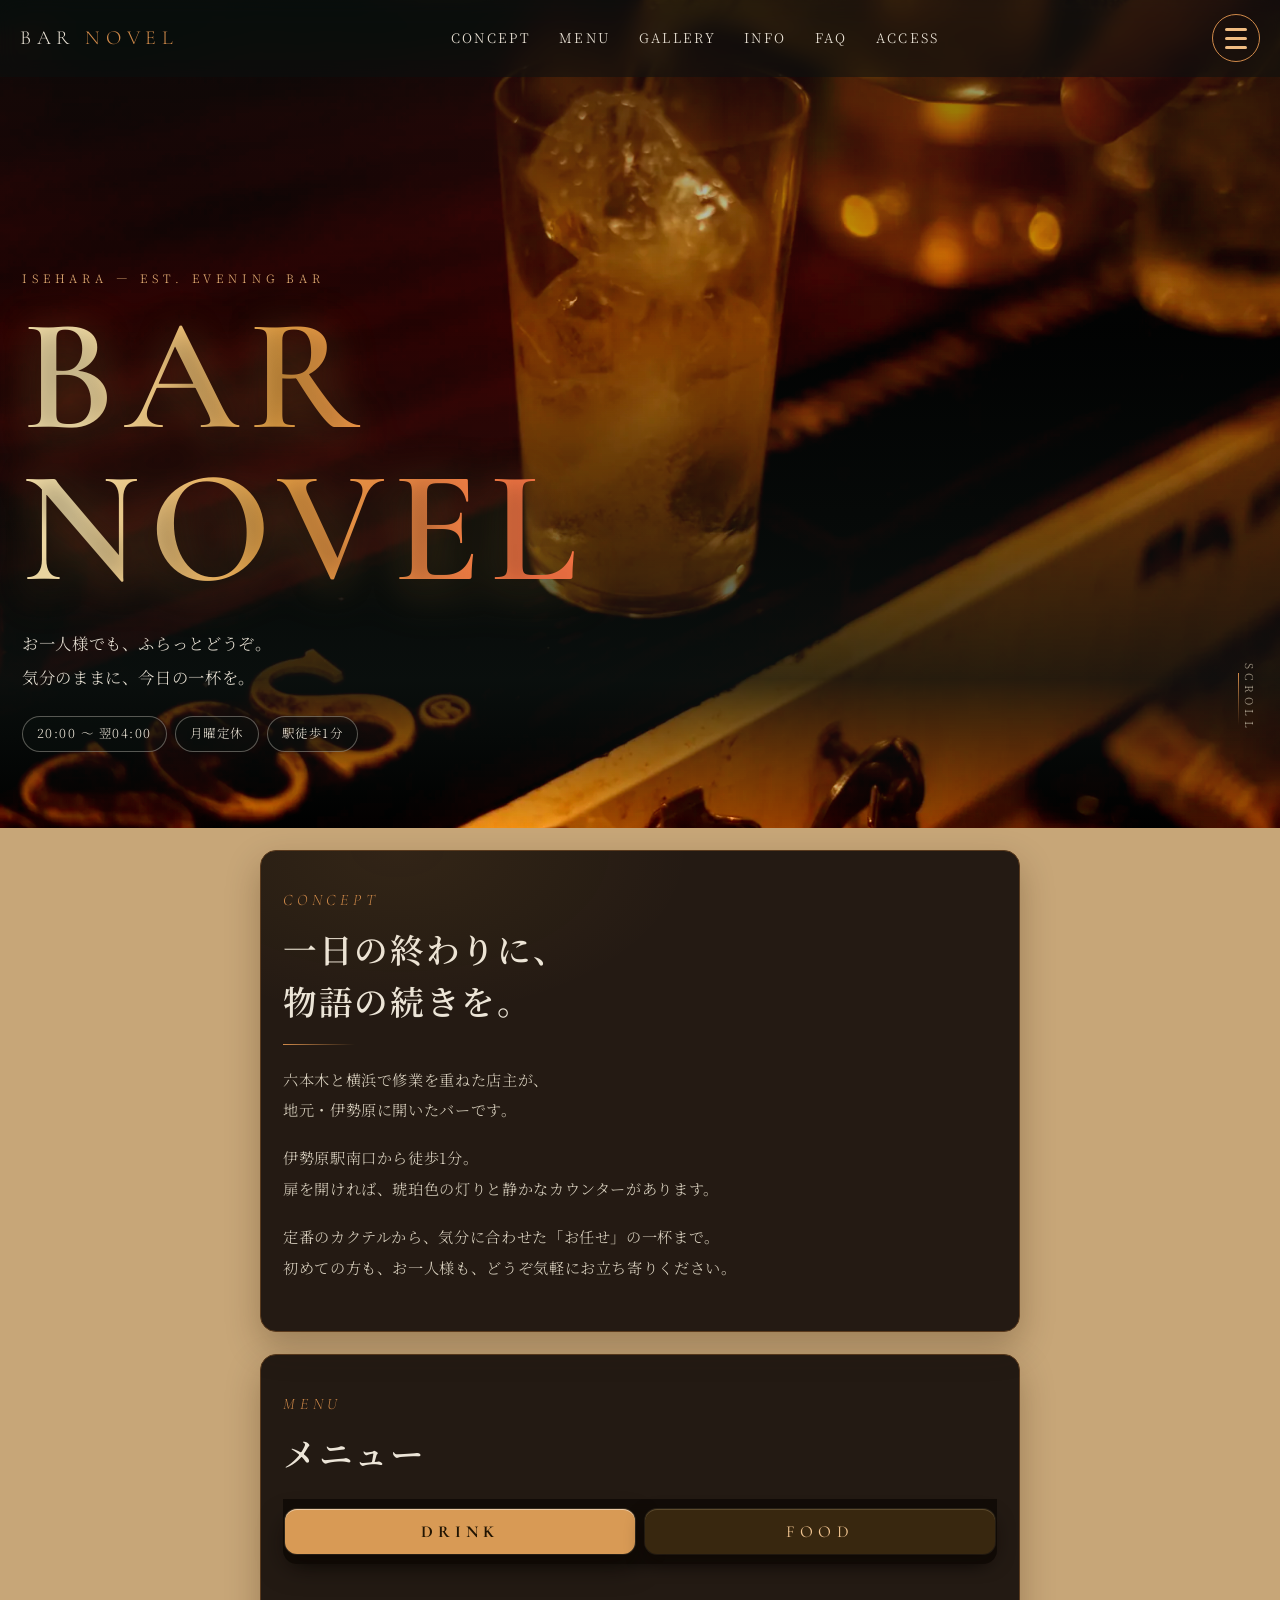
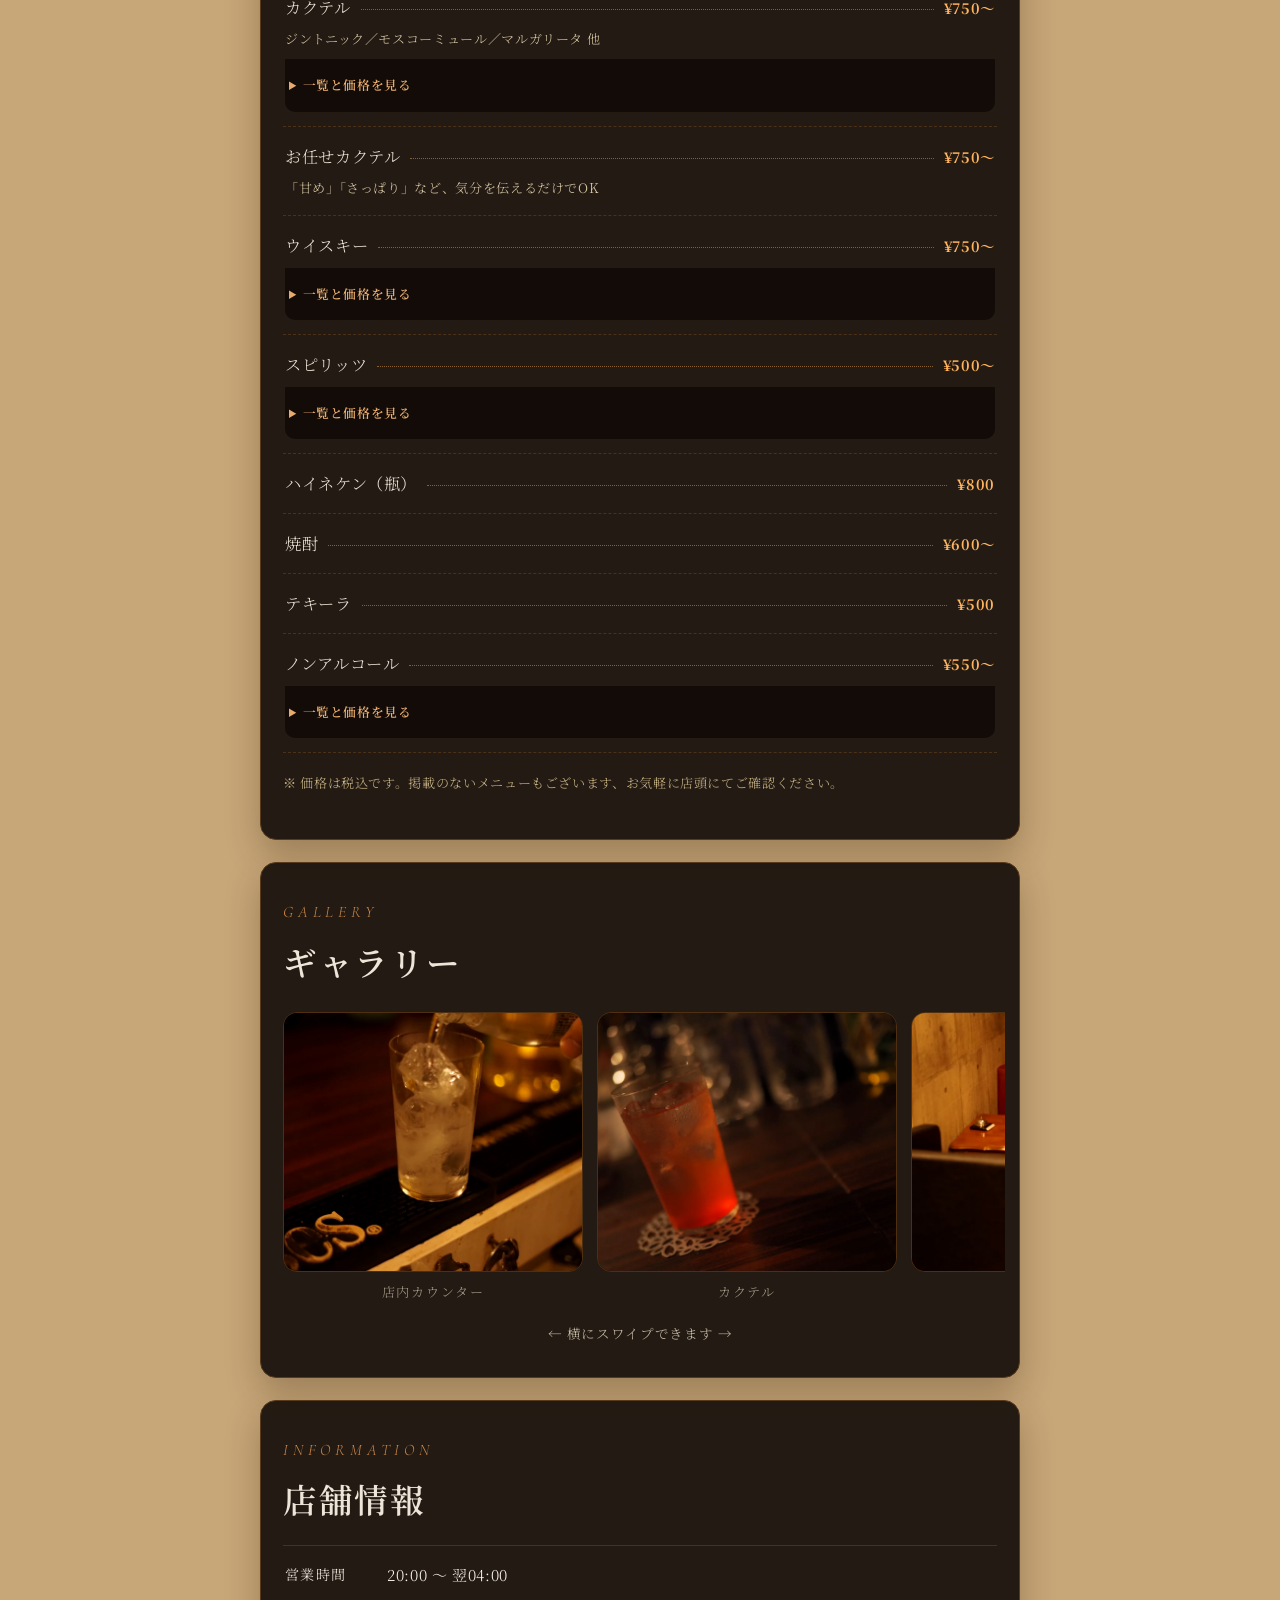
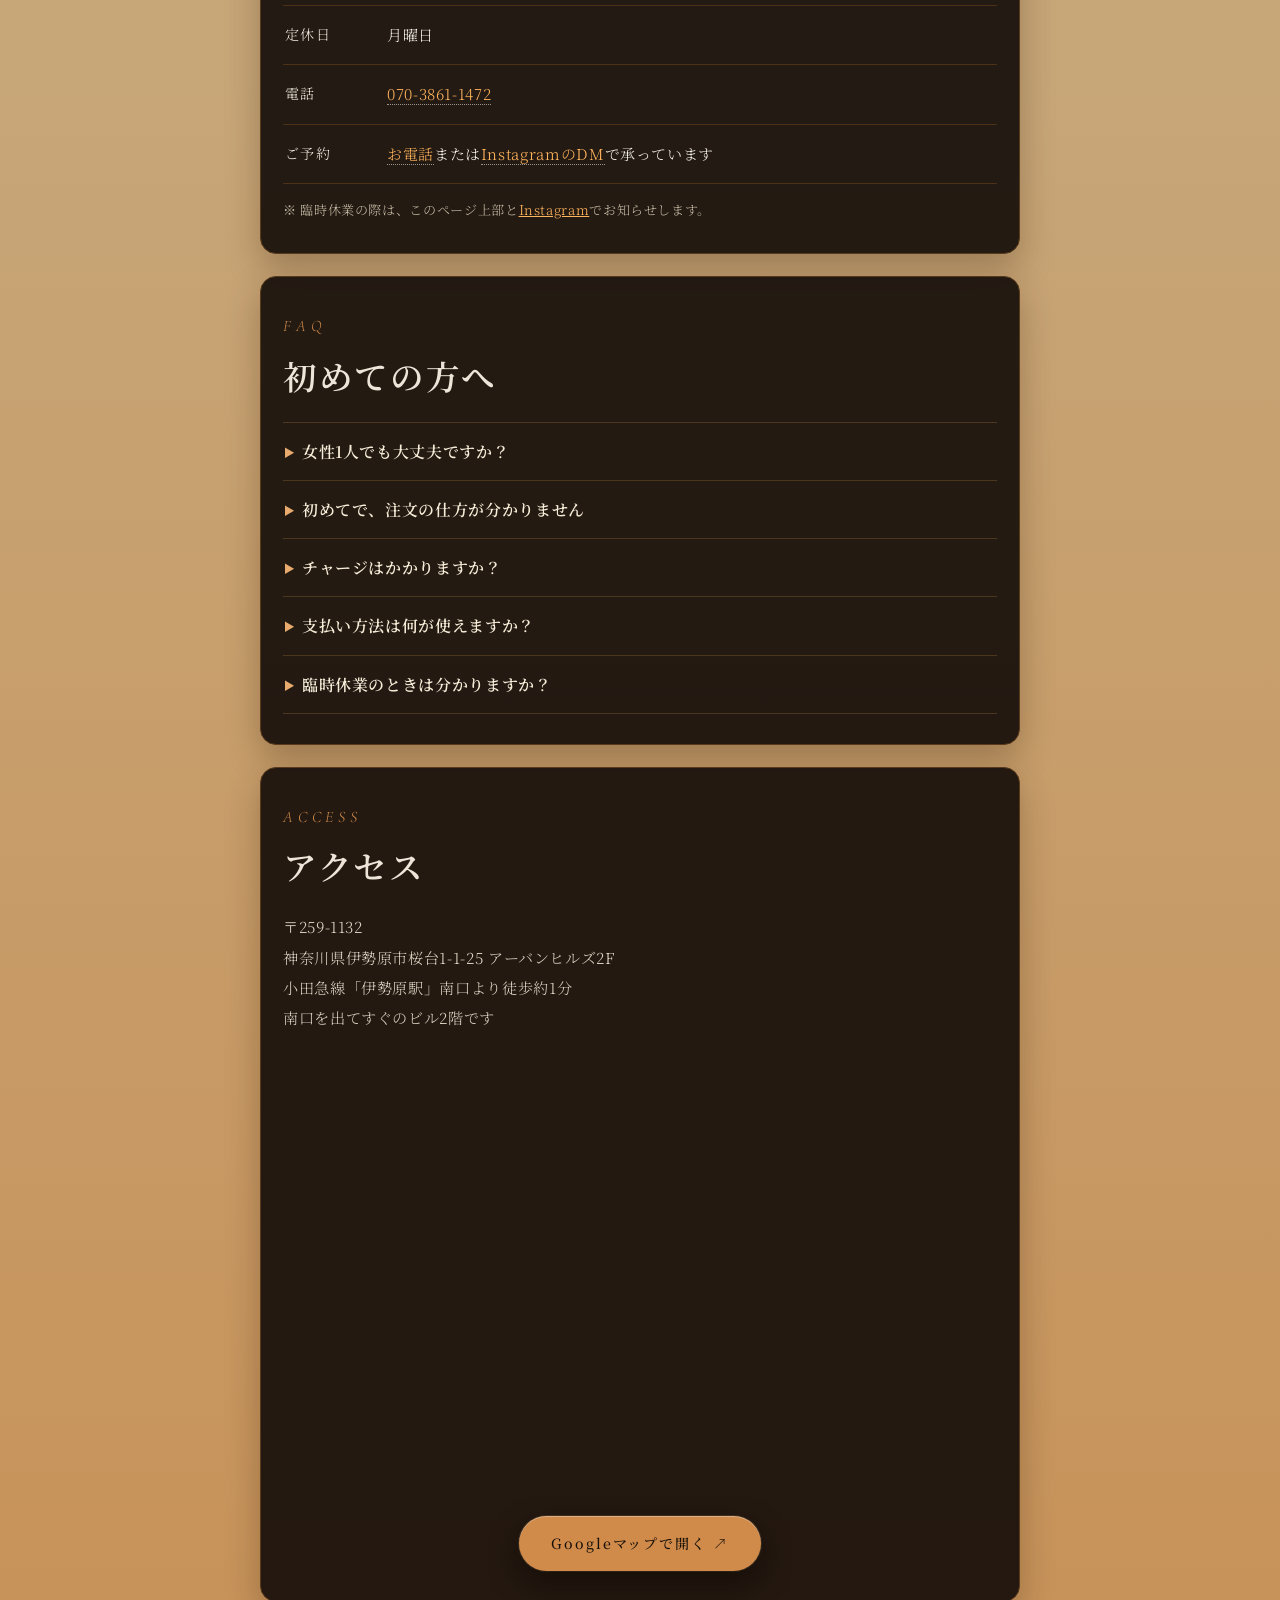
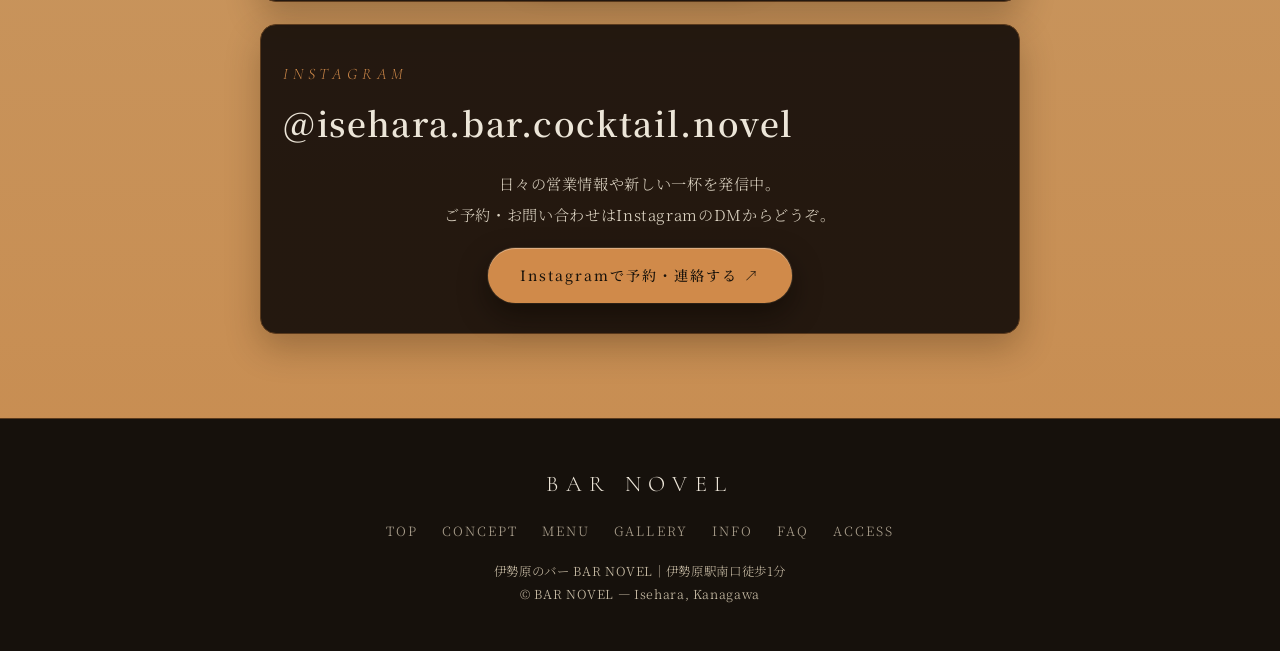
==== index.html @ 542119b0 "「電話で予約」をInstagramと同じ文字リンクのデザインにそろえる（ユーザー指定）" ====
<!DOCTYPE html>
<html lang="ja">
<head>
  <meta charset="UTF-8">
  <meta name="viewport" content="width=device-width, initial-scale=1.0">
  <title>BAR NOVEL｜伊勢原のバー（伊勢原駅南口徒歩1分）</title>
  <meta name="description" content="伊勢原駅南口徒歩1分。女性一人でも気軽に立ち寄れる、会話とお酒を楽しむ居心地の良い空間。20:00〜翌4:00、月曜定休。">
  <!-- アイコン: 写真（IMG_8615.png = カウンター写真の正方形切り取り 192x192） -->
  <link rel="ai-catalog" href="/.well-known/ai-catalog.json" type="application/ai-catalog+json">
  <link rel="ard" href="/.well-known/ard.json" type="application/json">
  <link rel="icon" type="image/png" sizes="192x192" href="IMG_8615.png">
  <link rel="icon" type="image/svg+xml" href="favicon.svg">
  <link rel="apple-touch-icon" href="IMG_8615.png">
  <link rel="canonical" href="https://bar-novel.pages.dev/">
  <meta property="og:site_name" content="BAR NOVEL">
  <meta property="og:type" content="website">
  <meta property="og:url" content="https://bar-novel.pages.dev/">
  <meta property="og:title" content="BAR NOVEL｜伊勢原のバー（伊勢原駅南口徒歩1分）">
  <meta property="og:description" content="お一人様でも、ふらっとどうぞ。気分のままに、今日の一杯を。伊勢原駅南口徒歩1分、20:00〜翌4:00・月曜定休。">
  <meta property="og:image" content="https://bar-novel.pages.dev/images/IMG_8626.jpeg">
  <meta name="twitter:card" content="summary_large_image">
  <script type="application/ld+json">
  {
    "@context": "https://schema.org",
    "@type": "WebSite",
    "name": "BAR NOVEL",
    "alternateName": "バー ノベル",
    "url": "https://bar-novel.pages.dev/"
  }
  </script>
  <script type="application/ld+json">
  {
    "@context": "https://schema.org",
    "@type": "BarOrPub",
    "name": "BAR NOVEL",
    "url": "https://bar-novel.pages.dev/",
    "image": [
      "https://bar-novel.pages.dev/images/IMG_8626.jpeg",
      "https://bar-novel.pages.dev/images/IMG_8628.jpeg"
    ],
    "telephone": "070-3861-1472",
    "priceRange": "¥500〜¥1,200",
    "paymentAccepted": "Cash, Credit Card, Visa, Mastercard, JCB, American Express, QR Code",
    "address": {
      "@type": "PostalAddress",
      "postalCode": "259-1132",
      "addressRegion": "神奈川県",
      "addressLocality": "伊勢原市",
      "streetAddress": "桜台1-1-25 アーバンヒルズ2F"
    },
    "geo": { "@type": "GeoCoordinates", "latitude": 35.395042, "longitude": 139.3126023 },
    "openingHoursSpecification": {
      "@type": "OpeningHoursSpecification",
      "dayOfWeek": ["Tuesday", "Wednesday", "Thursday", "Friday", "Saturday", "Sunday"],
      "opens": "20:00",
      "closes": "04:00"
    },
    "sameAs": ["https://www.instagram.com/isehara.bar.cocktail.novel"]
  }
  </script>
  <link rel="preconnect" href="https://fonts.googleapis.com">
  <link rel="preconnect" href="https://fonts.gstatic.com" crossorigin>
  <link href="https://fonts.googleapis.com/css2?family=Cormorant+Garamond:ital,wght@0,500;0,600;1,500&family=Noto+Serif+JP:wght@500;600&display=swap" rel="stylesheet">
  <link rel="stylesheet" href="style.css?v=20261122idx8">
</head>
<body>

  <!-- 臨時休業のお知らせ帯（管理画面から自動表示） -->
  <div class="closure-banner" id="closureBanner" hidden></div>

  <header class="site-header" id="siteHeader">
    <a class="logo" href="#top">BAR <span>NOVEL</span></a>
    <nav class="header-nav" aria-label="メインナビゲーション">
      <a href="#concept">Concept</a>
      <a href="#menu">Menu</a>
      <a href="#gallery">Gallery</a>
      <a href="#info">Info</a>
      <a href="#faq">FAQ</a>
      <a href="#access">Access</a>
    </nav>
    <button class="hamburger" id="hamburger" type="button" aria-expanded="false" aria-controls="hamburgerMenu" aria-label="メニューを開く">
      <span></span><span></span><span></span>
    </button>
    <nav class="hamburger-menu" id="hamburgerMenu" aria-label="ハンバーガーメニュー" hidden>
      <a href="#top">Top<span class="nav-jp">トップ</span></a>
      <a href="#concept">Concept<span class="nav-jp">コンセプト</span></a>
      <a href="#menu">Menu<span class="nav-jp">メニュー</span></a>
      <a href="#gallery">Gallery<span class="nav-jp">ギャラリー</span></a>
      <a href="#info">Info<span class="nav-jp">店舗情報</span></a>
      <a href="#faq">FAQ<span class="nav-jp">初めての方へ</span></a>
      <a href="#access">Access<span class="nav-jp">アクセス</span></a>
      <a class="hamburger-call" href="tel:07038611472">電話で予約</a>
      <a class="hamburger-insta" href="https://www.instagram.com/isehara.bar.cocktail.novel" target="_blank" rel="noopener">Instagram（ご予約）</a>
    </nav>
  </header>

  <!-- HERO -->
  <section class="hero" id="top">
    <div class="hero-photo" role="img" aria-label="バーカウンターでお酒を注ぐ様子"></div>
    <div class="hero-shade"></div>
    <div class="hero-inner">
      <p class="hero-eyebrow">ISEHARA — EST. EVENING BAR</p>
      <h1 class="hero-title">BAR<br>NOVEL</h1>
      <p class="hero-copy">お一人様でも、ふらっとどうぞ。<br>気分のままに、今日の一杯を。</p>
      <ul class="hero-badges">
        <li>20:00 〜 翌04:00</li>
        <li>月曜定休</li>
        <li>駅徒歩1分</li>
      </ul>
    </div>
    <a class="hero-scroll" href="#concept" aria-label="下へスクロール">SCROLL</a>
  </section>

  <!-- CONCEPT -->
  <section class="section concept reveal" id="concept">
    <p class="section-label">Concept</p>
    <h2 class="section-title reveal">一日の終わりに、<br>物語の続きを。</h2>
    <p class="section-text reveal">
      六本木と横浜で修業を重ねた店主が、<br>
      地元・伊勢原に開いたバーです。
    </p>
    <p class="section-text reveal">
      伊勢原駅南口から徒歩1分。<br>
      扉を開ければ、琥珀色の灯りと静かなカウンターがあります。
    </p>
    <p class="section-text reveal">
      定番のカクテルから、気分に合わせた「お任せ」の一杯まで。<br>
      初めての方も、お一人様も、どうぞ気軽にお立ち寄りください。
    </p>
  </section>

  <!-- MENU -->
  <section class="section reveal" id="menu">
    <p class="section-label">Menu</p>
    <h2 class="section-title">メニュー</h2>

    <div class="menu-tabs" role="tablist" aria-label="メニュー切り替え">
      <button class="menu-tab is-active" role="tab" id="tab-drink" aria-selected="true" aria-controls="panel-drink" data-tab="drink">DRINK</button>
      <button class="menu-tab" role="tab" id="tab-food" aria-selected="false" aria-controls="panel-food" tabindex="-1" data-tab="food">FOOD</button>
    </div>

    <div class="menu-panel is-active" id="panel-drink" role="tabpanel" aria-labelledby="tab-drink" data-panel="drink">
      <ul class="menu-list">
        <li>
          <div class="menu-head"><span class="menu-name">カクテル</span><span class="menu-dots"></span><span class="menu-price" data-menu-min="cocktails">¥750〜</span></div>
          <p class="menu-desc">ジントニック／モスコーミュール／マルガリータ 他</p>
          <details class="drink-detail">
            <summary>一覧と価格を見る</summary>
            <div class="drink-list" data-menu-list="cocktails"></div>
          </details>
        </li>
        <li>
          <div class="menu-head"><span class="menu-name">お任せカクテル</span><span class="menu-dots"></span><span class="menu-price">¥750〜</span></div>
          <p class="menu-desc">「甘め」「さっぱり」など、気分を伝えるだけでOK</p>
        </li>
        <li>
          <div class="menu-head"><span class="menu-name">ウイスキー</span><span class="menu-dots"></span><span class="menu-price" data-menu-min="whiskey">¥750〜</span></div>
          <details class="drink-detail">
            <summary>一覧と価格を見る</summary>
            <div class="drink-list" data-menu-list="whiskey"></div>
          </details>
        </li>
        <li>
          <div class="menu-head"><span class="menu-name">スピリッツ</span><span class="menu-dots"></span><span class="menu-price" data-menu-min="spirits">¥500〜</span></div>
          <details class="drink-detail">
            <summary>一覧と価格を見る</summary>
            <div class="drink-list" data-menu-list="spirits"></div>
          </details>
        </li>
        <li>
          <div class="menu-head"><span class="menu-name">ハイネケン（瓶）</span><span class="menu-dots"></span><span class="menu-price">¥800</span></div>
        </li>
        <li>
          <div class="menu-head"><span class="menu-name">焼酎</span><span class="menu-dots"></span><span class="menu-price">¥600〜</span></div>
        </li>
        <li>
          <div class="menu-head"><span class="menu-name">テキーラ</span><span class="menu-dots"></span><span class="menu-price">¥500</span></div>
        </li>
        <li>
          <div class="menu-head"><span class="menu-name">ノンアルコール</span><span class="menu-dots"></span><span class="menu-price" data-menu-min="nonalcohol">¥550〜</span></div>
          <details class="drink-detail">
            <summary>一覧と価格を見る</summary>
            <div class="drink-list" data-menu-list="nonalcohol"></div>
          </details>
        </li>
      </ul>
    </div>

    <div class="menu-panel" id="panel-food" role="tabpanel" aria-labelledby="tab-food" data-panel="food" hidden>
      <ul class="menu-list">
        <li>
          <div class="menu-head"><span class="menu-name">ソーセージ盛り合わせ</span><span class="menu-dots"></span><span class="menu-price">¥1,000</span></div>
        </li>
        <li>
          <div class="menu-head"><span class="menu-name">本日のパスタ</span><span class="menu-dots"></span><span class="menu-price">¥1,000〜</span></div>
        </li>
      </ul>
      <img class="menu-photo" src="images/IMG_8638.webp" alt="ソーセージ盛り合わせ" loading="lazy">
    </div>

    <p class="menu-note">※ 価格は税込です。掲載のないメニューもございます、お気軽に店頭にてご確認ください。</p>
  </section>

  <!-- GALLERY -->
  <section class="section reveal" id="gallery">
    <p class="section-label">Gallery</p>
    <h2 class="section-title">ギャラリー</h2>
    <div class="gallery-track" id="galleryTrack">
      <figure class="gallery-item">
        <img src="images/IMG_8639.webp" alt="店内カウンター" loading="lazy">
        <figcaption>店内カウンター</figcaption>
      </figure>
      <figure class="gallery-item">
        <img src="images/IMG_8641.webp" alt="カクテル" loading="lazy">
        <figcaption>カクテル</figcaption>
      </figure>
      <figure class="gallery-item">
        <img src="images/IMG_8637.webp" alt="ソファー席" loading="lazy">
        <figcaption>ソファー席</figcaption>
      </figure>
      <figure class="gallery-item">
        <img src="images/IMG_8636.webp" alt="テーブル席" loading="lazy">
        <figcaption>テーブル席</figcaption>
      </figure>
      <figure class="gallery-item">
        <img src="images/IMG_8634.webp" alt="パスタ" loading="lazy">
        <figcaption>パスタ</figcaption>
      </figure>
      <figure class="gallery-item">
        <img src="images/IMG_8638.webp" alt="ソーセージ盛り合わせ" loading="lazy">
        <figcaption>ソーセージ盛り合わせ</figcaption>
      </figure>
      <figure class="gallery-item">
        <img src="images/IMG_8642.webp" alt="おつまみ" loading="lazy">
        <figcaption>おつまみ</figcaption>
      </figure>
      <figure class="gallery-item">
        <img src="images/IMG_8640.webp" alt="小鉢" loading="lazy">
        <figcaption>小鉢</figcaption>
      </figure>
      <figure class="gallery-item">
        <div class="drink-card">
          <p class="drink-title">Cocktail</p>
          <div class="drink-list" data-menu-list="cocktails"></div>
        </div>
        <figcaption>カクテル メニュー</figcaption>
      </figure>
      <figure class="gallery-item">
        <div class="drink-card">
          <p class="drink-title">Whiskey</p>
          <div class="drink-list" data-menu-list="whiskey"></div>
        </div>
        <figcaption>ウイスキー メニュー</figcaption>
      </figure>
      <figure class="gallery-item">
        <div class="drink-card">
          <p class="drink-title">Spirits</p>
          <div class="drink-list" data-menu-list="spirits"></div>
        </div>
        <figcaption>スピリッツ メニュー</figcaption>
      </figure>
      <figure class="gallery-item">
        <div class="drink-card">
          <p class="drink-title">Non Alcohol</p>
          <div class="drink-list" data-menu-list="nonalcohol"></div>
        </div>
        <figcaption>ノンアルコール メニュー</figcaption>
      </figure>
    </div>
    <p class="gallery-hint">← 横にスワイプできます →</p>
  </section>

  <!-- INFORMATION -->
  <section class="section reveal" id="info">
    <p class="section-label">Information</p>
    <h2 class="section-title">店舗情報</h2>
    <dl class="info-list">
      <div class="info-hours"><dt>営業時間</dt><dd>20:00 〜 翌04:00</dd></div>
      <div><dt>定休日</dt><dd>月曜日</dd></div>
      <div><dt>電話</dt><dd><a href="tel:07038611472">070-3861-1472</a></dd></div>
      <div><dt>ご予約</dt><dd><a href="tel:07038611472">お電話</a>または<a href="https://www.instagram.com/isehara.bar.cocktail.novel" target="_blank" rel="noopener">InstagramのDM</a>で承っています</dd></div>
    </dl>
    <p class="info-foot-note">※ 臨時休業の際は、このページ上部と<a href="https://www.instagram.com/isehara.bar.cocktail.novel" target="_blank" rel="noopener">Instagram</a>でお知らせします。</p>
  </section>

  <!-- FAQ -->
  <section class="section reveal" id="faq">
    <p class="section-label">FAQ</p>
    <h2 class="section-title">初めての方へ</h2>
    <details class="faq-item">
      <summary>女性1人でも大丈夫ですか？</summary>
      <p>はい、女性のお一人様も歓迎です。カウンターで、どうぞゆっくりお過ごしください。</p>
    </details>
    <details class="faq-item">
      <summary>初めてで、注文の仕方が分かりません</summary>
      <p>定番のカクテルはもちろん、気分や好みを伝えていただければ「お任せ」でもお作りします。気軽に店主にお声がけください。</p>
    </details>
    <details class="faq-item">
      <summary>チャージはかかりますか？</summary>
      <p>チャージとして ¥500 を頂戴しています。</p>
    </details>
    <details class="faq-item">
      <summary>支払い方法は何が使えますか？</summary>
      <p>現金のほか、クレジットカード（Visa・Mastercard・JCB・American Expressなど）、QR決済（PayPayなど）もご利用いただけます。</p>
    </details>
    <details class="faq-item">
      <summary>臨時休業のときは分かりますか？</summary>
      <p>定休日（月曜）以外のお休みは、このページ上部とInstagramでお知らせします。</p>
    </details>
  </section>

  <!-- ACCESS -->
  <section class="section reveal" id="access">
    <p class="section-label">Access</p>
    <h2 class="section-title">アクセス</h2>
    <p class="section-text">
      〒259-1132<br>
      神奈川県伊勢原市桜台1-1-25 アーバンヒルズ2F<br>
      小田急線「伊勢原駅」南口より徒歩約1分<br>
      南口を出てすぐのビル2階です
    </p>
    <iframe class="access-map" src="https://www.google.com/maps?q=BAR%20NOVEL&ll=35.395042,139.3126023&z=17&output=embed" loading="lazy" title="BAR NOVEL の地図"></iframe>
    <a class="btn btn-solid" href="https://maps.app.goo.gl/pQygL5VJowjCGWbm6" target="_blank" rel="noopener">Googleマップで開く ↗</a>
  </section>

  <!-- INSTAGRAM -->
  <section class="section insta-band reveal">
    <p class="section-label">Instagram</p>
    <h2 class="section-title">@isehara.bar.cocktail.novel</h2>
    <p class="section-text">日々の営業情報や新しい一杯を発信中。<br>ご予約・お問い合わせはInstagramのDMからどうぞ。</p>
    <a class="btn btn-solid" href="https://www.instagram.com/isehara.bar.cocktail.novel" target="_blank" rel="noopener">Instagramで予約・連絡する ↗</a>
  </section>

  <footer class="site-footer">
    <p class="footer-logo">BAR NOVEL</p>
    <nav class="footer-nav" aria-label="フッターナビゲーション">
      <a href="#top">Top</a>
      <a href="#concept">Concept</a>
      <a href="#menu">Menu</a>
      <a href="#gallery">Gallery</a>
      <a href="#info">Info</a>
      <a href="#faq">FAQ</a>
      <a href="#access">Access</a>
    </nav>
    <p class="footer-note">伊勢原のバー BAR NOVEL｜伊勢原駅南口徒歩1分</p>
    <p class="footer-note">© BAR NOVEL — Isehara, Kanagawa</p>
  </footer>

  <!-- スマホ用 下部固定バー -->
  <nav class="bottom-bar" aria-label="クイックアクション">
    <a href="tel:07038611472">電話する</a>
    <a href="https://maps.app.goo.gl/pQygL5VJowjCGWbm6" target="_blank" rel="noopener">地図</a>
    <a href="https://www.instagram.com/isehara.bar.cocktail.novel" target="_blank" rel="noopener">予約・Instagram</a>
  </nav>

  <script src="script.js?v=20261122idx6"></script>
  <!-- Cloudflare Web Analytics --><script type="module" src="https://static.cloudflareinsights.com/beacon.min.js" data-cf-beacon='{"token": "d460ca30c93f48bea59892b03e4ffef6"}'></script><!-- End Cloudflare Web Analytics -->
</body>
</html>
---- style.css ----
/* BAR NOVEL — pochi edition
   Deep green × copper speakeasy palette, mobile-first. */

:root {
  --bg: #0c1210;
  --bg-2: #101915;
  --panel: #14201a;
  --line: #4d3117;
  --text: #ece5d8;
  --muted: #a79c8a;
  --copper: #d08a4a;
  --copper-soft: #e0aa72;
  /* ハイライト色（目次チップの現在地・メニュータブの選択色で共通） */
  --copper-active: #d89a55;
  /* sticky スタックの高さ（実測相当値。タブ＋見出し＝128px） */
  --tabs-h: 76px;
  --heading-h: 52px;
  --serif: "Cormorant Garamond", "Noto Serif JP", serif;
  --jp-serif: "Noto Serif JP", serif;
  --sans: "Noto Serif JP", serif;
}

* {
  box-sizing: border-box;
}

html {
  scroll-behavior: smooth;
}

body {
  margin: 0;
  /* 背景だけ bootstrap版のゴールドグラデーションを維持 */
  background: linear-gradient(180deg,
      #c7a678 60%,
      #e0c18f 60%,
      #c7a678 60%,
      #c88b4e 100%);
  background-color: #c7a678;
  color: var(--text);
  font-family: var(--sans);
  font-weight: 300;
  line-height: 1.9;
  letter-spacing: 0.04em;
  -webkit-font-smoothing: antialiased;
}

img {
  max-width: 100%;
}

a {
  color: var(--copper-soft);
}

/* ---------- Header ---------- */

.site-header {
  position: fixed;
  inset: 0 0 auto 0;
  z-index: 50;
  display: flex;
  align-items: center;
  justify-content: space-between;
  gap: 16px;
  padding: 14px 20px;
  background: rgba(12, 18, 16, 0.55);
  backdrop-filter: blur(10px);
  -webkit-backdrop-filter: blur(10px);
  border-bottom: 1px solid transparent;
  transition: background 0.3s, border-color 0.3s;
}

.site-header.is-scrolled {
  background: rgba(12, 18, 16, 0.92);
  border-bottom-color: var(--line);
}

.logo {
  font-family: var(--serif);
  font-size: 1.25rem;
  letter-spacing: 0.28em;
  color: var(--text);
  text-decoration: none;
  white-space: nowrap;
}

.logo span {
  color: var(--copper);
}

.header-nav {
  display: none;
  gap: 28px;
}

.header-nav a {
  color: var(--text);
  text-decoration: none;
  font-size: 0.82rem;
  letter-spacing: 0.18em;
  text-transform: uppercase;
}

.header-nav a:hover {
  color: var(--copper-soft);
}

@media (min-width: 820px) {
  .header-nav {
    display: flex;
  }
}

/* ---------- Hero ---------- */

.hero {
  position: relative;
  min-height: 100svh;
  display: flex;
  align-items: flex-end;
  overflow: hidden;
}

.hero-photo {
  position: absolute;
  inset: 0;
  background: url("images/IMG_8639.webp") center 30% / cover no-repeat;
}

.hero-shade {
  position: absolute;
  inset: 0;
  background: linear-gradient(180deg,
      rgba(12, 18, 16, 0.55) 0%,
      rgba(12, 18, 16, 0.15) 40%,
      rgba(12, 18, 16, 0.82) 82%,
      rgba(199, 166, 120, 0) 100%);
}

.hero-inner {
  position: relative;
  padding: 0 22px 96px;
  max-width: 720px;
}

.hero-eyebrow {
  margin: 0 0 10px;
  font-size: 0.72rem;
  letter-spacing: 0.42em;
  color: var(--copper-soft);
}

.hero-title {
  margin: 0;
  font-family: var(--serif);
  font-weight: 600;
  font-size: clamp(4.2rem, 17vw, 8.5rem);
  line-height: 0.92;
  letter-spacing: 0.06em;
  text-shadow: 0 4px 30px rgba(0, 0, 0, 0.55);
}

.hero-copy {
  margin: 22px 0 0;
  font-family: var(--jp-serif);
  font-size: 1.02rem;
  line-height: 2.1;
}

.hero-badges {
  display: flex;
  flex-wrap: wrap;
  gap: 8px;
  margin: 22px 0 0;
  padding: 0;
  list-style: none;
}

.hero-badges li {
  font-size: 0.78rem;
  letter-spacing: 0.12em;
  border: 1px solid rgba(236, 229, 216, 0.35);
  border-radius: 999px;
  padding: 5px 14px;
  background: rgba(12, 18, 16, 0.45);
}

.hero-scroll {
  position: absolute;
  right: 20px;
  bottom: 108px;
  writing-mode: vertical-rl;
  font-size: 0.68rem;
  letter-spacing: 0.4em;
  color: var(--muted);
  text-decoration: none;
}

.hero-scroll::after {
  content: "";
  display: block;
  width: 1px;
  height: 52px;
  margin: 10px auto 0;
  background: linear-gradient(180deg, var(--copper), transparent);
  animation: scrollPulse 2.2s ease-in-out infinite;
}

@keyframes scrollPulse {
  0%, 100% { opacity: 0.35; }
  50% { opacity: 1; }
}

/* ---------- Buttons ---------- */

.btn {
  display: inline-block;
  text-decoration: none;
  font-size: 0.88rem;
  letter-spacing: 0.14em;
  padding: 13px 28px;
  border-radius: 999px;
  transition: transform 0.2s, background 0.2s, color 0.2s;
}

.btn:active {
  transform: scale(0.97);
}

.btn-solid {
  background: var(--copper);
  color: #17110a;
  font-weight: 500;
}

.btn-solid:hover {
  background: var(--copper-soft);
}

.btn-ghost {
  border: 1px solid rgba(236, 229, 216, 0.5);
  color: var(--text);
  background: rgba(12, 18, 16, 0.35);
}

.btn-ghost:hover {
  border-color: var(--copper);
  color: var(--copper-soft);
}

/* ---------- Sections ---------- */

.section {
  max-width: 760px;
  width: calc(100% - 28px);
  margin: 22px auto 0;
  padding: 34px 22px 30px;
  scroll-margin-top: calc(84px + var(--banner-h, 0px));
  background: rgba(18, 12, 8, 0.9);
  border: 1px solid #5a3a1d;
  border-radius: 16px;
  box-shadow: 0 14px 34px rgba(43, 24, 8, 0.28);
}

main > .section:first-child {
  margin-top: 26px;
}

.section-label {
  margin: 0;
  font-family: var(--serif);
  font-style: italic;
  font-size: 1rem;
  letter-spacing: 0.3em;
  color: var(--copper);
  text-transform: uppercase;
}

.section-title {
  margin: 8px 0 20px;
  font-family: var(--jp-serif);
  font-weight: 600;
  letter-spacing: 0.05em;
  font-size: clamp(1.55rem, 6vw, 2.1rem);
  line-height: 1.55;
}

.section-text {
  margin: 0 0 18px;
  color: #ddd4c3;
  font-size: 0.95rem;
  line-height: 2.0;
}

/* Reveal on scroll */
.reveal {
  opacity: 0;
  transform: translateY(26px);
  transition: opacity 0.7s ease, transform 0.7s ease;
}

.reveal.is-shown {
  opacity: 1;
  transform: none;
}

@media (prefers-reduced-motion: reduce) {
  .reveal {
    opacity: 1;
    transform: none;
    transition: none;
  }

  .hero-photo {
    animation: none;
    transform: none;
  }

  html {
    scroll-behavior: auto;
  }

  .drink-index-btn {
    transition: none;
  }
}

/* ---------- Menu ---------- */

.menu-tabs {
  display: flex;
  gap: 10px;
  margin: 6px 0 26px;
  position: sticky;
  top: calc(var(--header-h, 68px) + var(--banner-h, 0px));
  z-index: 30;
  padding: 10px 2px;
  background: rgba(18, 12, 8, 0.95);
  backdrop-filter: blur(8px);
  -webkit-backdrop-filter: blur(8px);
  border-radius: 0 0 14px 14px;
  box-shadow: 0 12px 18px -14px rgba(0, 0, 0, 0.65);
}

.menu-tab {
  flex: 1;
  font-family: var(--serif);
  font-size: 1.05rem;
  letter-spacing: 0.3em;
  padding: 12px 0;
  background: transparent;
  color: var(--muted);
  border: 1px solid var(--line);
  border-radius: 10px;
  cursor: pointer;
  transition: all 0.25s;
}

.menu-tab.is-active {
  color: #17110a;
  background: var(--copper);
  border-color: var(--copper);
  font-weight: 600;
}

.menu-list {
  margin: 0;
  padding: 0;
  list-style: none;
}

.menu-list li {
  padding: 14px 2px;
  border-bottom: 1px dashed var(--line);
}

.menu-list li:first-child {
  padding-top: 2px;
}

.menu-head {
  display: flex;
  align-items: baseline;
  gap: 10px;
}

.menu-name {
  font-family: var(--jp-serif);
  font-size: 1.02rem;
  color: var(--text);
}

.menu-dots {
  flex: 1;
  border-bottom: 1px dotted #43564b;
  transform: translateY(-4px);
}

.menu-price {
  font-size: 0.9rem;
  color: var(--copper-soft);
  white-space: nowrap;
}

.menu-desc {
  margin: 4px 0 0;
  font-size: 0.82rem;
  color: var(--muted);
  line-height: 1.9;
}

.menu-photo {
  width: 100%;
  margin-top: 22px;
  border-radius: 14px;
  border: 1px solid var(--line);
}

.menu-note {
  margin-top: 18px;
  font-size: 0.82rem;
  color: #c9bda6;
}

/* ---------- Gallery ---------- */

.gallery-track {
  display: flex;
  gap: 14px;
  overflow-x: auto;
  scroll-snap-type: x mandatory;
  padding: 4px 2px 14px;
  margin: 0 -8px;
  padding-left: 8px;
  padding-right: 8px;
  scrollbar-width: none;
}

.gallery-track::-webkit-scrollbar {
  display: none;
}

.gallery-item {
  flex: 0 0 78%;
  max-width: 340px;
  margin: 0;
  scroll-snap-align: center;
}

.gallery-item img {
  width: 100%;
  height: 240px;
  object-fit: cover;
  border-radius: 14px;
  border: 1px solid var(--line);
  display: block;
}

.gallery-item figcaption {
  margin-top: 8px;
  text-align: center;
  font-size: 0.82rem;
  color: var(--muted);
  letter-spacing: 0.14em;
}

.gallery-hint {
  text-align: center;
  font-size: 0.85rem;
  color: #c9bda6;
  margin: 2px 0 0;
}

@media (min-width: 820px) {
  .gallery-item {
    flex-basis: 300px;
  }

  .gallery-item img {
    height: 260px;
  }
}

/* ---------- Info ---------- */

.info-list {
  margin: 0;
  border-top: 1px solid var(--line);
}

.info-list > div {
  display: flex;
  gap: 18px;
  padding: 15px 2px;
  border-bottom: 1px solid var(--line);
}

.info-list dt {
  flex: 0 0 84px;
  color: var(--copper-soft);
  font-size: 0.88rem;
  letter-spacing: 0.1em;
}

.info-list dd {
  margin: 0;
  font-size: 0.94rem;
}

.info-list a {
  text-decoration: none;
  border-bottom: 1px dotted var(--copper);
}

/* ---------- Instagram band ---------- */

.insta-band {
  text-align: center;
  padding-bottom: 30px;
}

.insta-band .section-text {
  text-align: center;
  text-wrap: balance;
}

/* ---------- Footer ---------- */

.site-footer {
  margin-top: 84px;
  padding: 44px 22px 110px;
  border-top: 1px solid #5a3a1d;
  background: rgba(11, 10, 8, 0.94);
  text-align: center;
}

.footer-logo {
  margin: 0 0 14px;
  font-family: var(--serif);
  font-size: 1.4rem;
  letter-spacing: 0.34em;
}

.footer-nav {
  display: flex;
  flex-wrap: wrap;
  justify-content: center;
  gap: 24px;
  row-gap: 10px;
  margin-bottom: 16px;
}

.footer-nav a {
  color: var(--muted);
  text-decoration: none;
  font-size: 0.8rem;
  letter-spacing: 0.16em;
  text-transform: uppercase;
}

.footer-note {
  margin: 0;
  font-size: 0.78rem;
  color: #c9bda6;
}

/* ---------- Bottom bar (mobile) ---------- */

.bottom-bar {
  position: fixed;
  inset: auto 0 0 0;
  z-index: 50;
  display: grid;
  grid-template-columns: 1fr 1fr 1fr;
  background: rgba(16, 25, 21, 0.94);
  backdrop-filter: blur(10px);
  -webkit-backdrop-filter: blur(10px);
  border-top: 1px solid var(--line);
  padding-bottom: env(safe-area-inset-bottom);
}

.bottom-bar a {
  padding: 14px 0;
  text-align: center;
  color: var(--text);
  text-decoration: none;
  font-size: 0.82rem;
  letter-spacing: 0.06em;
  white-space: nowrap;
}

.bottom-bar a + a {
  border-left: 1px solid var(--line);
}

.bottom-bar a:active {
  background: var(--panel);
  color: var(--copper-soft);
}

@media (min-width: 820px) {
  .bottom-bar {
    display: none;
  }

  .site-footer {
    padding-bottom: 44px;
  }

  .hero-inner {
    padding-bottom: 110px;
  }
}

/* スマホ調整（bootstrap-design） */
@media (max-width: 560px) {
  .section {
    padding: 26px 16px 24px;
    margin-top: 16px;
    border-radius: 14px;
  }

  .hero-inner {
    padding: 0 18px 104px;
  }

  .gallery-item {
    flex-basis: 82%;
  }
}

/* ハンバーガーメニュー（旧Instagramボタンの置き換え） */
.hamburger {
  display: flex;
  flex-direction: column;
  justify-content: center;
  align-items: center;
  gap: 6px;
  width: 48px;
  height: 48px;
  padding: 10px;
  background: transparent;
  border: 1px solid var(--copper);
  border-radius: 50%;
  cursor: pointer;
  flex-shrink: 0;
}

.hamburger span {
  display: block;
  width: 22px;
  height: 3px;
  border-radius: 2px;
  background: #f0bc82;
  transition: transform 0.35s ease, opacity 0.25s;
}

.hamburger.is-open span:nth-child(1) {
  transform: translateY(9px) rotate(45deg);
}

.hamburger.is-open span:nth-child(2) {
  opacity: 0;
}

.hamburger.is-open span:nth-child(3) {
  transform: translateY(-9px) rotate(-45deg);
}

.hamburger-menu {
  position: absolute;
  top: calc(100% + 8px);
  right: 14px;
  min-width: 210px;
  /* 上はヘッダー分（96px）、下は下部固定バーの分（88px）を空ける。
     バーと同じ z-index のため、メニューの下端がバーに重なると隠れて押せなくなる */
  max-height: calc(100dvh - 96px - 88px);
  overflow-y: auto;
  overscroll-behavior: contain;
  background: rgba(14, 10, 7, 0.97);
  border: 1px solid #5a3a1d;
  border-radius: 14px;
  padding: 10px;
  box-shadow: 0 18px 40px rgba(30, 17, 5, 0.45);
  z-index: 60;
}

.hamburger-menu:not([hidden]) {
  animation: hamburgerIn 0.28s ease;
}

@keyframes hamburgerIn {
  from {
    opacity: 0;
    transform: translateY(-6px);
  }

  to {
    opacity: 1;
    transform: translateY(0);
  }
}

.hamburger-menu a {
  display: block;
  padding: 12px 14px;
  color: var(--text);
  text-decoration: none;
  font-size: 0.92rem;
  letter-spacing: 0.14em;
  border-radius: 9px;
}

.hamburger-menu a:active,
.hamburger-menu a:hover {
  background: rgba(208, 138, 74, 0.16);
  color: var(--copper-soft);
}

/* 現在地（ヘッダーナビの .is-current と同じ銅色。左の帯でホバーと区別する） */
.hamburger-menu a.is-current {
  color: #ffb35c;
  background: rgba(208, 138, 74, 0.16);
  box-shadow: inset 3px 0 0 #ffb35c;
}

/* 予約の2経路（電話・Instagram）は同じ見た目にそろえる。
   区切り線と上の余白は先頭の電話側に付け、Instagram は末尾の角丸だけ持つ */
.hamburger-menu .hamburger-call,
.hamburger-menu .hamburger-insta {
  color: var(--copper-soft);
  font-weight: 500;
}

.hamburger-menu .hamburger-call {
  margin-top: 6px;
  border-top: 1px solid #5a3a1d;
}

.hamburger-menu .hamburger-insta {
  border-radius: 0 0 9px 9px;
}

/* Instagram アカウント名のはみ出し対策 */
.insta-band .section-title {
  overflow-wrap: anywhere;
  word-break: break-all;
}

@media (max-width: 560px) {
  .insta-band .section-title {
    font-size: 1.3rem;
    letter-spacing: 0.02em;
    line-height: 1.5;
  }
}

/* アクセスは中央寄せ（Instagramセクションと統一） */
#access {
  text-align: center;
}

/* 見出し（ラベル＋タイトル）は上のセクションと同じ左寄せフォーマットに統一 */
#access .section-label,
#access .section-title,
.insta-band .section-label,
.insta-band .section-title {
  text-align: left;
}

/* 住所ブロック（郵便番号〜）は左寄せ */
#access .section-text {
  text-align: left;
}

/* コンセプトは段落ごとに間を取る */
#concept .section-text + .section-text {
  margin-top: 16px;
}

/* ==== 控えめな動き ==== */
/* メニューのタブ切り替えに短いフェード */
.menu-panel.is-active {
  animation: panelIn 0.35s ease;
}

@keyframes panelIn {
  from {
    opacity: 0;
    transform: translateY(6px);
  }

  to {
    opacity: 1;
    transform: none;
  }
}

/* 動きを抑える設定の端末では無効化 */
@media (prefers-reduced-motion: reduce) {
  .menu-panel.is-active,
  .reveal {
    animation: none;
    transition: none;
  }
}

/* ================= イケイケ版から残した要素 ================= */
/* ヒーロー: 写真を濃く＋登場アニメーション、店名は特大グラデーション */
.hero-photo {
  filter: saturate(1.35) contrast(1.12);
  animation: ikeIn 1.1s cubic-bezier(0.2, 0.9, 0.25, 1.2) both;
}

@keyframes ikeIn {
  from {
    transform: scale(1.18);
    opacity: 0.4;
  }

  to {
    transform: scale(1);
    opacity: 1;
  }
}

.hero-title {
  font-size: clamp(4.6rem, 19vw, 10rem);
  line-height: 0.95;
  background: linear-gradient(92deg, #ffe9b0 10%, #f0a848 45%, #ff7847 90%);
  -webkit-background-clip: text;
  background-clip: text;
  color: transparent;
  filter: drop-shadow(0 6px 22px rgba(240, 168, 72, 0.35));
}

/* ボタン: ハードシャドウ＋ホバーで沈む */
.btn-solid {
  box-shadow: 0 6px 0 #7a4416;
  transition: transform 0.12s ease, box-shadow 0.12s ease;
}

.btn-solid:hover {
  transform: translateY(4px);
  box-shadow: 0 2px 0 #7a4416;
}

/* 価格を大きく太く */
.menu-price {
  font-size: 0.9rem;
  font-weight: 700;
  color: #ffb35c;
}

/* 下部バー（電話する等）: グラデーション */
.bottom-bar {
  background: linear-gradient(90deg, #b06a28, #8a4d16);
}

@media (prefers-reduced-motion: reduce) {
  .hero-photo {
    animation: none;
  }
}

/* 営業時間の文字色を価格の色に合わせる */
.info-hours dd {
  color: #ffb35c;
}

/* 店舗情報の金っぽい文字（項目名・リンク）をすべて価格の色に統一 */
.info-list dt {
  color: #ffb35c;
}

.info-list a {
  color: #ffb35c;
  border-bottom-color: #ffb35c;
}

/* ==== コンセプト: 落ち着いた、おしゃれな動き ==== */
/* 柔らかい光がゆっくり呼吸する */
#concept {
  position: relative;
}

#concept::before {
  content: "";
  position: absolute;
  inset: 0;
  border-radius: inherit;
  background: radial-gradient(420px 240px at 18% 0%, rgba(240, 168, 72, 0.13), transparent 70%);
  opacity: 0.55;
  animation: conceptGlow 9s ease-in-out infinite alternate;
  pointer-events: none;
}

@keyframes conceptGlow {
  from {
    opacity: 0.35;
  }

  to {
    opacity: 0.85;
  }
}

/* 見出しの下に細い線がゆっくり伸びる */
#concept .section-title::after {
  content: "";
  display: block;
  width: 0;
  height: 1px;
  margin-top: 16px;
  background: linear-gradient(90deg, var(--copper), transparent);
  transition: width 1.4s cubic-bezier(0.22, 0.8, 0.3, 1) 0.25s;
}

#concept .section-title.is-shown::after {
  width: 72px;
}

/* 段落が順に、ゆっくり浮かび上がる */
#concept p.section-text {
  transition-duration: 1.1s;
}

#concept p.section-text:nth-of-type(2) {
  transition-delay: 0.15s;
}

#concept p.section-text:nth-of-type(3) {
  transition-delay: 0.32s;
}

#concept p.section-text:nth-of-type(4) {
  transition-delay: 0.49s;
}

@media (prefers-reduced-motion: reduce) {
  #concept::before {
    animation: none;
  }

  #concept .section-title::after {
    transition: none;
    width: 72px;
  }
}

/* ==== メニュー: もう少しだけ工夫（落ち着いた動き） ==== */
/* 行が順に、静かに入ってくる */
.menu-panel.is-active .menu-list li {
  animation: menuRowIn 0.7s cubic-bezier(0.22, 0.8, 0.3, 1) both;
}

.menu-panel.is-active .menu-list li:nth-child(2) {
  animation-delay: 0.07s;
}

.menu-panel.is-active .menu-list li:nth-child(3) {
  animation-delay: 0.14s;
}

.menu-panel.is-active .menu-list li:nth-child(4) {
  animation-delay: 0.21s;
}

.menu-panel.is-active .menu-list li:nth-child(5) {
  animation-delay: 0.28s;
}

.menu-panel.is-active .menu-list li:nth-child(6) {
  animation-delay: 0.35s;
}

@keyframes menuRowIn {
  from {
    opacity: 0;
    transform: translateY(10px);
  }

  to {
    opacity: 1;
    transform: none;
  }
}

/* FOODの写真が、ふわっと落ち着く */
.menu-panel.is-active .menu-photo {
  animation: photoSettle 1.2s cubic-bezier(0.22, 0.8, 0.3, 1) both;
}

@keyframes photoSettle {
  from {
    opacity: 0;
    transform: scale(1.05);
  }

  to {
    opacity: 1;
    transform: scale(1);
  }
}

@media (prefers-reduced-motion: reduce) {
  .menu-panel.is-active .menu-list li,
  .menu-panel.is-active .menu-photo {
    animation: none;
  }
}

/* ==== メニュー: 色の見直し ==== */
/* 説明文を少し明るくして読みやすく */
.menu-desc {
  color: #d9c9a6;
}

/* 注記も薄すぎないように */
.menu-note {
  color: #c9b586;
}

/* 名前と価格の間の点線を、価格の色に寄せて存在感を出す */
.menu-dots {
  border-bottom-color: rgba(255, 179, 92, 0.45);
}

/* 非選択タブの枠と文字を少し強く */
.menu-tab {
  border-color: rgba(255, 179, 92, 0.55);
  color: #f0c491;
}

/* ==== 店舗情報: 文字色の見直し（階層づけ） ==== */
/* 項目名は少し深い銅色にして、値とアクセントに差をつける */
.info-list dt {
  color: #e0aa6a;
}

/* 営業時間の色をもう少し落ち着かせる */
.info-hours dd {
  color: #e8ab6d;
}

/* 店舗情報の他の金色（電話・予約リンク）も同じ落ち着いた銅色に */
.info-list a {
  color: #e8ab6d;
  border-bottom-color: #e8ab6d;
}

/* ==== メニュータブ: 立体感＋店名と同じグラデーション ==== */
.menu-tab {
  border: none;
  background: linear-gradient(160deg, #5a4020, #38270f);
  color: #f0c491;
  box-shadow: 0 4px 0 #241703, inset 0 1px 0 rgba(255, 233, 176, 0.25);
  transition: transform 0.12s ease, box-shadow 0.12s ease, background 0.3s ease, color 0.3s ease;
}

.menu-tab.is-active {
  background: linear-gradient(92deg, #ffe9b0 10%, #f0a848 55%, #ff7847 100%);
  color: #221503;
  font-weight: 700;
  box-shadow: 0 6px 0 #7a4416, inset 0 1px 0 rgba(255, 255, 255, 0.55);
}

.menu-tab:active {
  transform: translateY(3px);
  box-shadow: 0 1px 0 #241703;
}

.menu-tab.is-active:active {
  transform: translateY(4px);
  box-shadow: 0 2px 0 #7a4416;
}

/* メニュータブ: 色を少し落ち着かせる */
.menu-tab.is-active {
  background: linear-gradient(92deg, #ecd3a0 10%, #d89a55 55%, #c07a3e 100%);
  box-shadow: 0 6px 0 #6e4520, inset 0 1px 0 rgba(255, 255, 255, 0.45);
}

.menu-tab.is-active:active {
  box-shadow: 0 2px 0 #6e4520;
}

/* メニュータブ: グラデーションなし（フラット） */
.menu-tab {
  background: #38270f;
}

.menu-tab.is-active {
  background: var(--copper-active);
}

/* 店舗情報: 丸枠の中の文字色を柔らかい金クリームに統一 */
.info-list dd {
  color: #f0dcb2;
}

.info-list dd a {
  color: #f0dcb2;
}

/* 店舗情報: 文字色は全部白系に */
.info-list dt {
  color: #f5efe4;
}

.info-list dd,
.info-hours dd {
  color: #faf6ec;
}

.info-list a,
.info-list dd a {
  color: #faf6ec;
  border-bottom-color: rgba(250, 246, 236, 0.55);
}

/* 臨時休業のお知らせ帯 */
.closure-banner {
  position: fixed;
  top: var(--header-h, 68px);
  left: 0;
  right: 0;
  z-index: 40;
  background: linear-gradient(90deg, #b06a28, #8a4d16);
  color: #fff7ea;
  text-align: center;
  font-size: 0.85rem;
  font-weight: 600;
  letter-spacing: 0.04em;
  line-height: 1.6;
  padding: 9px 14px;
  box-shadow: 0 4px 18px rgba(0, 0, 0, 0.35);
}


/* 下部固定バー: 外部サービスを開く前の確認ポップアップ */
.external-open-modal {
  position: fixed;
  inset: 0;
  z-index: 200;
  display: grid;
  place-items: center;
  padding: 20px;
  background: rgba(8, 5, 2, 0.68);
  opacity: 0;
  transition: opacity 0.18s ease;
}

.external-open-modal.is-visible {
  opacity: 1;
}

.external-open-dialog {
  width: min(100%, 340px);
  padding: 24px 20px 18px;
  border: 1px solid rgba(216, 154, 85, 0.45);
  border-radius: 16px;
  background: #211407;
  box-shadow: 0 22px 60px rgba(0, 0, 0, 0.5);
  text-align: center;
  transform: translateY(8px);
  transition: transform 0.18s ease;
}

.external-open-modal.is-visible .external-open-dialog {
  transform: translateY(0);
}

.external-open-message {
  margin: 0;
  color: #faf6ec;
  font-size: 1rem;
  font-weight: 700;
  line-height: 1.7;
}

.external-open-actions {
  display: grid;
  grid-template-columns: 1fr 1fr;
  gap: 10px;
  margin-top: 20px;
}

.external-open-actions button {
  min-height: 48px;
  border-radius: 10px;
  font: inherit;
  font-weight: 700;
  cursor: pointer;
}

.external-open-cancel {
  border: 1px solid rgba(250, 246, 236, 0.35);
  background: transparent;
  color: #faf6ec;
}

.external-open-confirm {
  border: 1px solid #d89a55;
  background: #d89a55;
  color: #221503;
  box-shadow: 0 4px 0 #6e4520;
}

.external-open-confirm:active {
  transform: translateY(3px);
  box-shadow: 0 1px 0 #6e4520;
}

body.external-open-locked {
  overflow: hidden;
}

@media (prefers-reduced-motion: reduce) {
  .external-open-modal,
  .external-open-dialog {
    transition: none;
  }
}

/* 再発防止: hidden状態のポップアップは透明でも画面を覆わない */
.external-open-modal[hidden] {
  display: none !important;
}

.external-open-modal:not(.is-visible) {
  pointer-events: none;
}

/* メニューの注意書き（税込・チャージ）は他と揃えて左寄せ */
.menu-note {
  text-align: left;
}

/* ==== プロ仕様の磨き上げ ==== */
/* FAQ */
.faq-item {
  border-top: 1px solid rgba(216, 154, 85, 0.22);
  padding: 15px 2px;
}

.faq-item:last-child {
  border-bottom: 1px solid rgba(216, 154, 85, 0.22);
}

.faq-item summary {
  cursor: pointer;
  font-weight: 600;
  color: #f7ecd7;
  line-height: 1.7;
}

.faq-item summary::marker {
  color: #e8ab6d;
}

.faq-item p {
  margin: 9px 0 2px;
  font-size: 0.92rem;
  line-height: 1.85;
  color: #d9c9a6;
}

/* 写真の色味を軽く統一 */
.gallery-item img,
.menu-photo {
  filter: saturate(1.06) contrast(1.04) brightness(1.02);
}

/* ==== ドリンク一覧（ギャラリーのカードとメニューで共用） ==== */
.drink-card {
  height: 240px;
  overflow-y: auto;
  background: linear-gradient(160deg, rgba(43, 29, 15, 0.97), rgba(24, 16, 9, 0.98));
  border: 1px solid var(--line);
  border-radius: 14px;
  padding: 16px 18px 18px;
  scrollbar-width: thin;
  scrollbar-color: rgba(216, 154, 85, 0.5) transparent;
}

@media (min-width: 820px) {
  .drink-card {
    height: 260px;
  }
}

.drink-title {
  margin: 0 0 2px;
  text-align: center;
  font-family: "Cormorant Garamond", serif;
  font-size: 1.25rem;
  letter-spacing: 0.34em;
  text-indent: 0.34em;
  color: #e8ab6d;
}

.drink-cat {
  margin: 12px 0 3px;
  font-size: 0.7rem;
  font-weight: 700;
  letter-spacing: 0.22em;
  color: #e8ab6d;
}

.drink-list > .drink-cat:first-child {
  margin-top: 4px;
}

.drink-row {
  display: flex;
  align-items: baseline;
  gap: 8px;
  padding: 2.5px 0;
  font-size: 0.82rem;
  color: #f7ecd7;
}

.drink-price {
  color: #ffb35c;
  font-weight: 700;
  white-space: nowrap;
}

.drink-detail {
  margin-top: 7px;
}

.drink-detail summary {
  cursor: pointer;
  padding: 14px 4px;
  font-size: 0.8rem;
  font-weight: 600;
  color: #e8ab6d;
  position: sticky;
  top: calc(var(--header-h, 68px) + var(--banner-h, 0px) + var(--tabs-h));
  z-index: 20;
  background: rgba(18, 12, 8, 0.97);
  border-radius: 0 0 10px 10px;
}

.drink-detail summary::marker {
  color: #e8ab6d;
}

.drink-detail .drink-row {
  font-size: 0.8rem;
  color: #e9dcc0;
}


/* ===== 仕上げ（polish） ===== */
::selection { background: rgba(216, 154, 85, 0.45); color: #fff8ec; }
html { -webkit-tap-highlight-color: transparent; }
a:focus-visible, button:focus-visible, summary:focus-visible {
  outline: 2px solid #d89a55;
  outline-offset: 3px;
  border-radius: 4px;
}

.nav-jp {
  display: block;
  font-size: 0.72rem;
  letter-spacing: 0.08em;
  color: #c9bda6;
  margin-top: 2px;
}
.gallery-track { cursor: grab; }
.gallery-track:active { cursor: grabbing; }

/* ==== ボタン: 上品ミニマル（色味はそのまま、影は柔らかく） ==== */
.btn {
  padding: 14px 32px;
}
.btn-solid {
  box-shadow: 0 12px 28px rgba(10, 5, 0, 0.5), 0 0 0 1px rgba(255, 220, 160, 0.14), inset 0 1px 0 rgba(255, 255, 255, 0.3);
  transition: transform 0.15s ease, box-shadow 0.15s ease, background 0.2s ease;
}
.btn-solid:hover {
  transform: translateY(-2px);
  box-shadow: 0 18px 36px rgba(10, 5, 0, 0.55), 0 0 0 1px rgba(255, 220, 160, 0.2), inset 0 1px 0 rgba(255, 255, 255, 0.3);
}
.btn-solid:active {
  transform: translateY(1px);
  box-shadow: 0 4px 12px rgba(10, 5, 0, 0.5), 0 0 0 1px rgba(255, 220, 160, 0.12), inset 0 1px 0 rgba(255, 255, 255, 0.2);
}
.btn-ghost {
  box-shadow: inset 0 1px 0 rgba(255, 255, 255, 0.1);
}
.menu-tab {
  border-radius: 12px;
  box-shadow: 0 8px 20px rgba(10, 5, 0, 0.45), 0 0 0 1px rgba(255, 220, 160, 0.1), inset 0 1px 0 rgba(255, 233, 176, 0.18);
}
.menu-tab.is-active {
  box-shadow: 0 12px 26px rgba(10, 5, 0, 0.5), 0 0 0 1px rgba(255, 220, 160, 0.16), inset 0 1px 0 rgba(255, 255, 255, 0.45);
}
.menu-tab:active,
.menu-tab.is-active:active {
  transform: translateY(1px);
  box-shadow: 0 3px 10px rgba(15, 8, 1, 0.3), inset 0 1px 0 rgba(255, 255, 255, 0.2);
}
.external-open-confirm {
  box-shadow: 0 10px 24px rgba(10, 5, 0, 0.5), 0 0 0 1px rgba(255, 220, 160, 0.14), inset 0 1px 0 rgba(255, 255, 255, 0.4);
}
.external-open-confirm:active {
  transform: translateY(1px);
  box-shadow: 0 4px 12px rgba(20, 10, 2, 0.3), inset 0 1px 0 rgba(255, 255, 255, 0.3);
}
.bottom-bar {
  box-shadow: 0 -10px 28px rgba(0, 0, 0, 0.45);
}

/* ヒーロー: ボタン撤去後に間延びしないよう高さと下余白を詰める */
.hero {
  min-height: 92svh;
}
.hero-inner {
  padding-bottom: 76px;
}
.hero-scroll {
  bottom: 96px;
}

/* ==== 改善提案の一括反映（2026-11-11） ==== */
.drink-list-note {
  font-size: 0.78rem;
  color: #c9bda6;
  margin: 14px 0 0;
}
.header-nav a.is-current {
  color: #ffb35c;
  box-shadow: inset 0 -2px 0 #ffb35c;
}
.info-foot-note {
  font-size: 0.82rem;
  color: #c9bda6;
  margin: 14px 0 0;
}
.info-foot-note a {
  color: #ffb35c;
}
.info-list dd a {
  color: #ffb35c;
}
.access-map {
  display: block;
  width: 100%;
  aspect-ratio: 16 / 10;
  border: 0;
  border-radius: 14px;
  margin: 4px 0 18px;
}
.menu-photo {
  aspect-ratio: 4 / 3;
  object-fit: cover;
  display: block;
}
a:focus-visible, button:focus-visible, summary:focus-visible {
  outline-color: #ffb35c;
}
.btn:focus-visible, .menu-tab:focus-visible {
  box-shadow: 0 0 0 5px rgba(255, 179, 92, 0.25);
}

.drink-index-label {
  margin: 6px 0 0;
  font-size: 0.72rem;
  letter-spacing: 0.14em;
  color: var(--muted);
}
.drink-index {
  display: flex;
  flex-wrap: wrap;
  gap: 8px;
  margin: 2px 0 14px;
}
.drink-index-btn {
  background: none;
  border: 1px solid var(--line);
  border-radius: 999px;
  color: var(--copper-soft);
  font: inherit;
  font-size: 0.78rem;
  letter-spacing: 0.06em;
  padding: 7px 13px;
  min-height: 36px;
  cursor: pointer;
  transition: background-color .15s ease, color .15s ease, border-color .15s ease;
}
.drink-index-btn.is-current {
  color: #17110a;
  background: var(--copper-active);
  border-color: var(--copper-active);
  font-weight: 600;
}
.drink-cat {
  scroll-margin-top: calc(var(--header-h, 68px) + var(--banner-h, 0px) + var(--tabs-h) + var(--heading-h));
}
/* 目次チップからの移動先としてフォーカスする見出し。フォーカスはスクリーンリーダー向けで、
   見出し自体がスクロール位置で既に見えているため視覚的な枠は出さない */
.drink-cat:focus {
  outline: none;
}
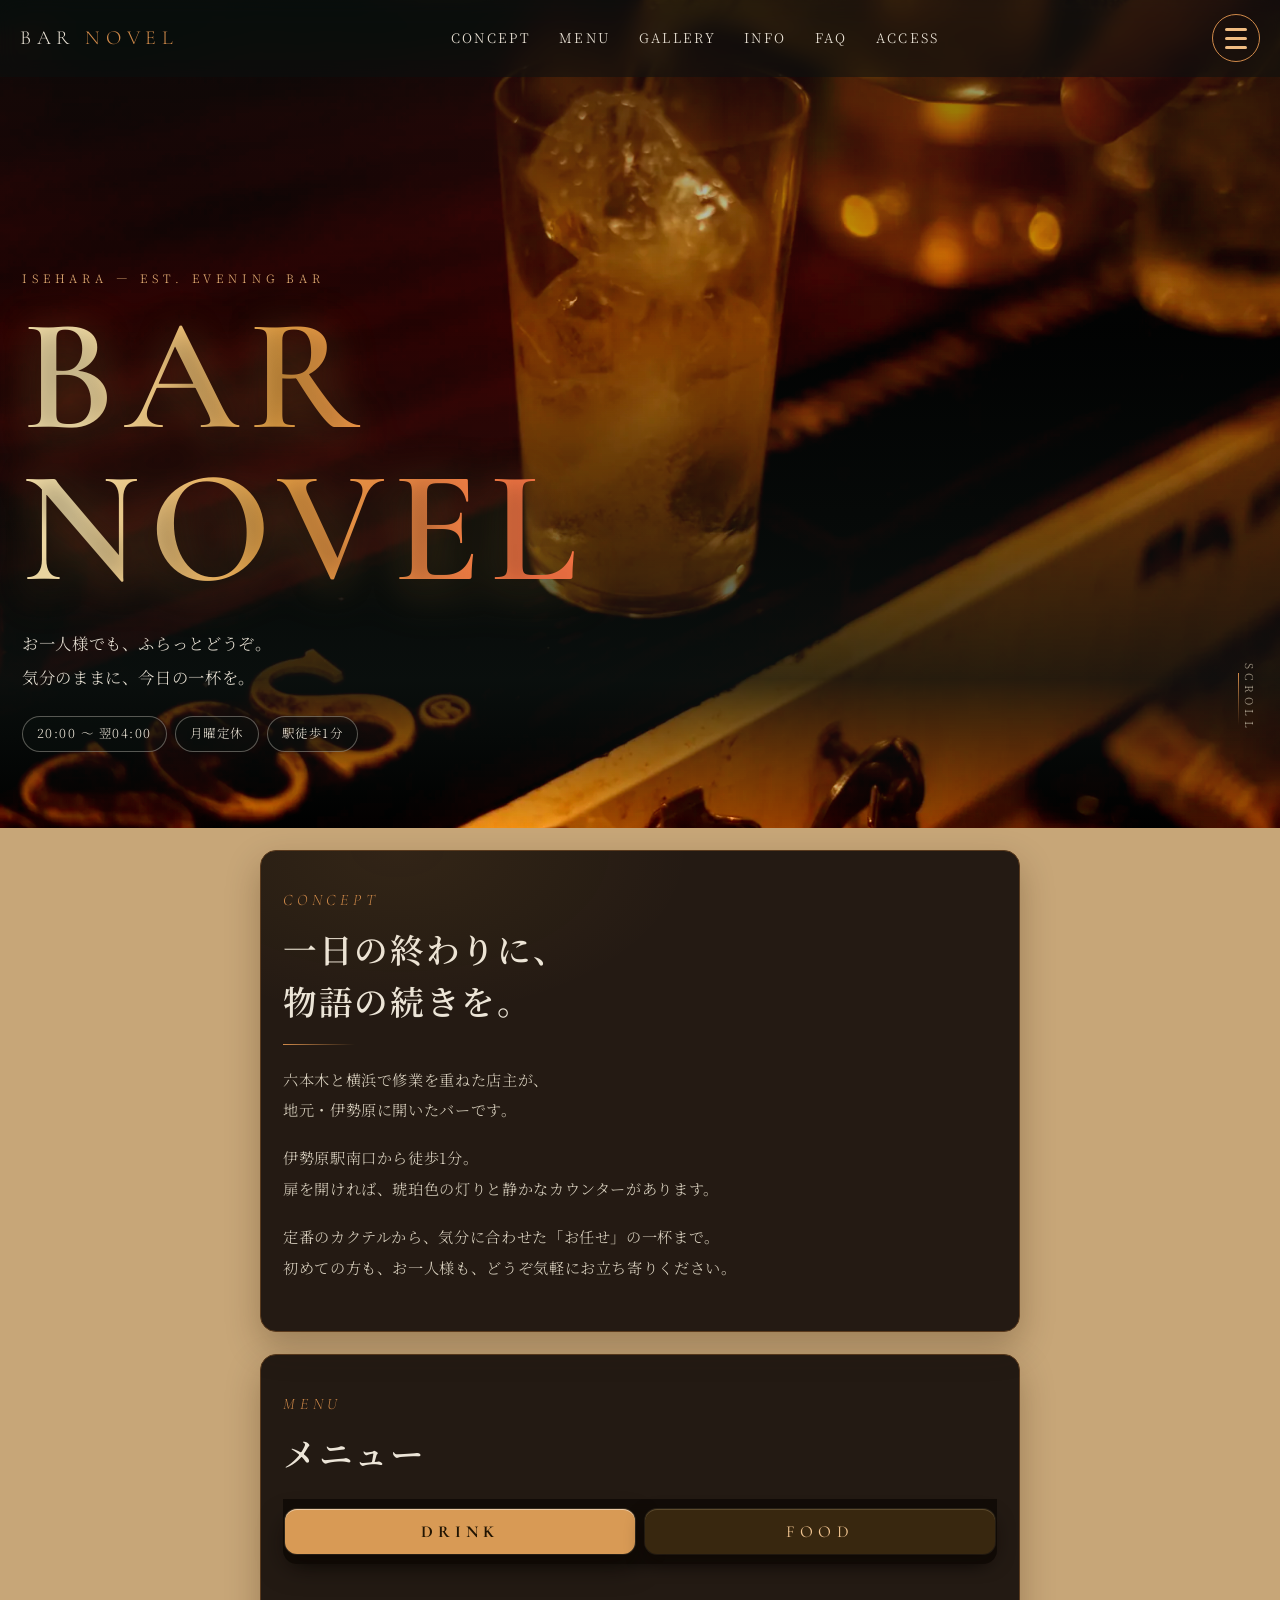
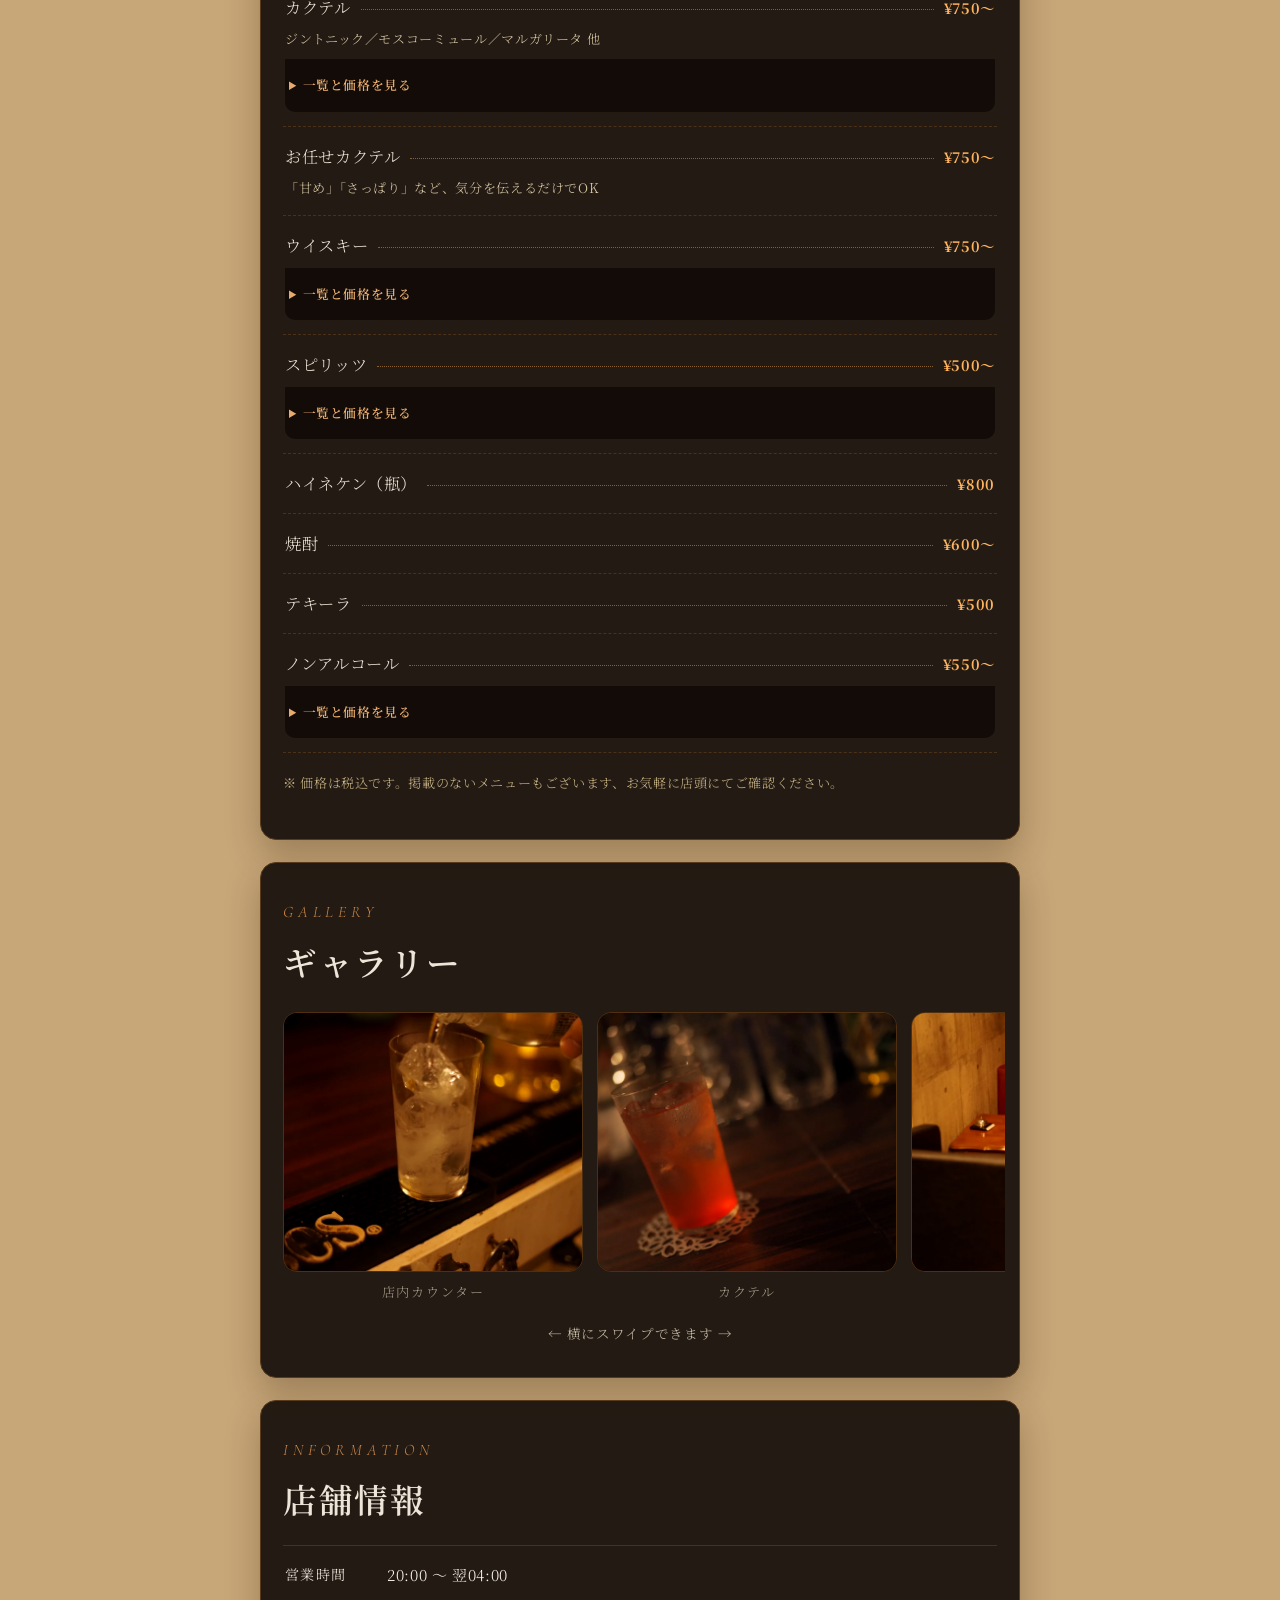
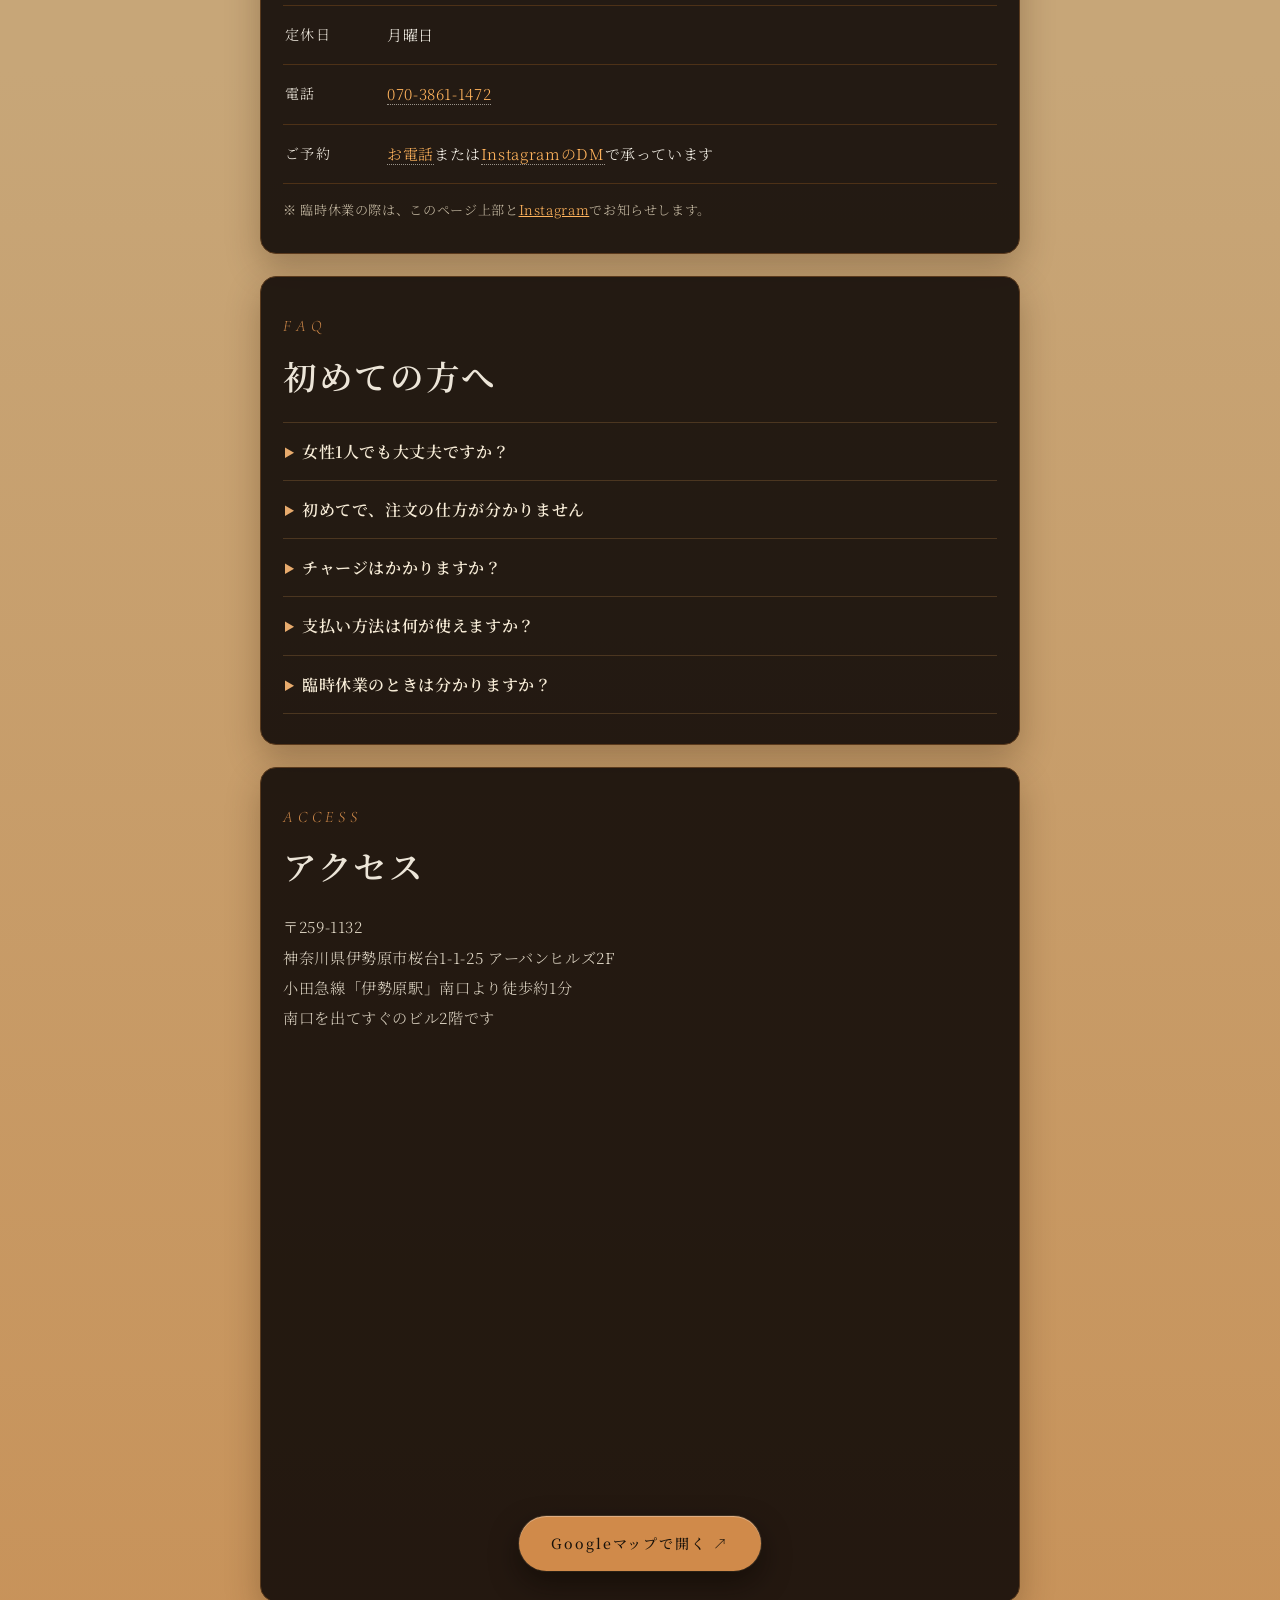
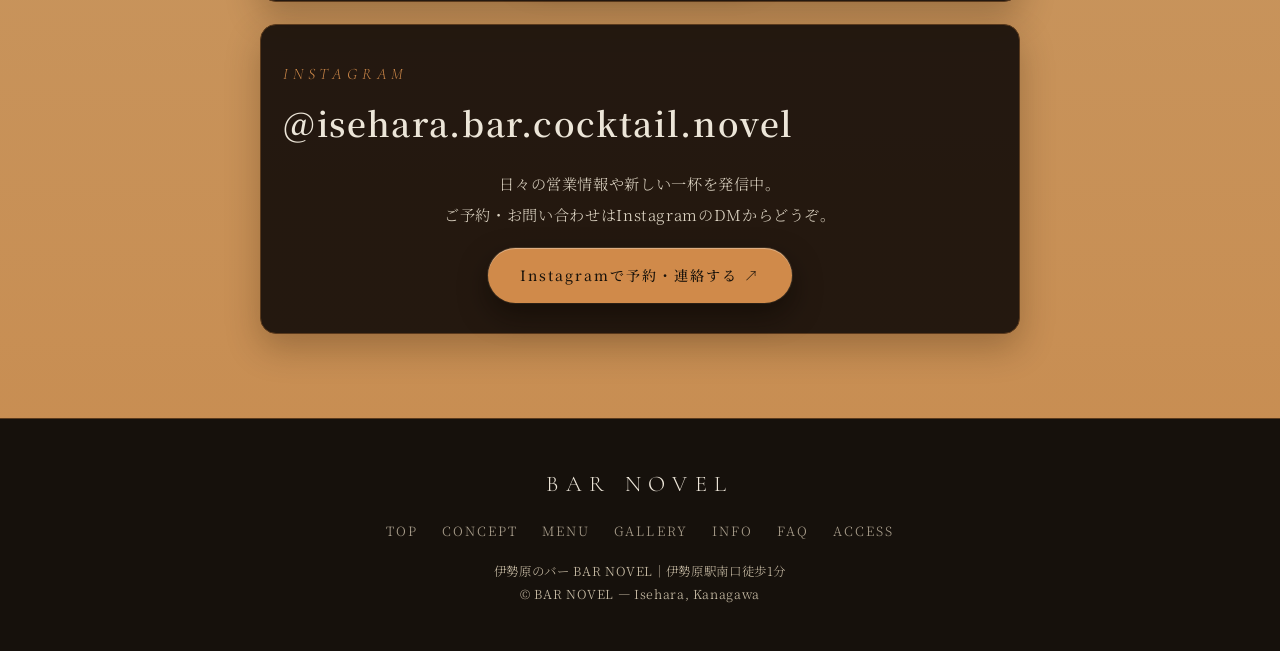
==== commit 311d7776: "Instagram側だけ残っていた角丸の上書きを外し、電話と完全に同じ形に（レビュー低指摘の修正）" ====
--- a/index.html
+++ b/index.html
@@ -61,7 +61,7 @@
   <link rel="preconnect" href="https://fonts.googleapis.com">
   <link rel="preconnect" href="https://fonts.gstatic.com" crossorigin>
   <link href="https://fonts.googleapis.com/css2?family=Cormorant+Garamond:ital,wght@0,500;0,600;1,500&family=Noto+Serif+JP:wght@500;600&display=swap" rel="stylesheet">
-  <link rel="stylesheet" href="style.css?v=20261122idx8">
+  <link rel="stylesheet" href="style.css?v=20261122idx9">
 </head>
 <body>
 
--- a/style.css
+++ b/style.css
@@ -726,7 +726,7 @@
 }
 
 /* 予約の2経路（電話・Instagram）は同じ見た目にそろえる。
-   区切り線と上の余白は先頭の電話側に付け、Instagram は末尾の角丸だけ持つ */
+   区切り線と上の余白だけ先頭の電話側に付ける */
 .hamburger-menu .hamburger-call,
 .hamburger-menu .hamburger-insta {
   color: var(--copper-soft);
@@ -736,10 +736,6 @@
 .hamburger-menu .hamburger-call {
   margin-top: 6px;
   border-top: 1px solid #5a3a1d;
-}
-
-.hamburger-menu .hamburger-insta {
-  border-radius: 0 0 9px 9px;
 }
 
 /* Instagram アカウント名のはみ出し対策 */
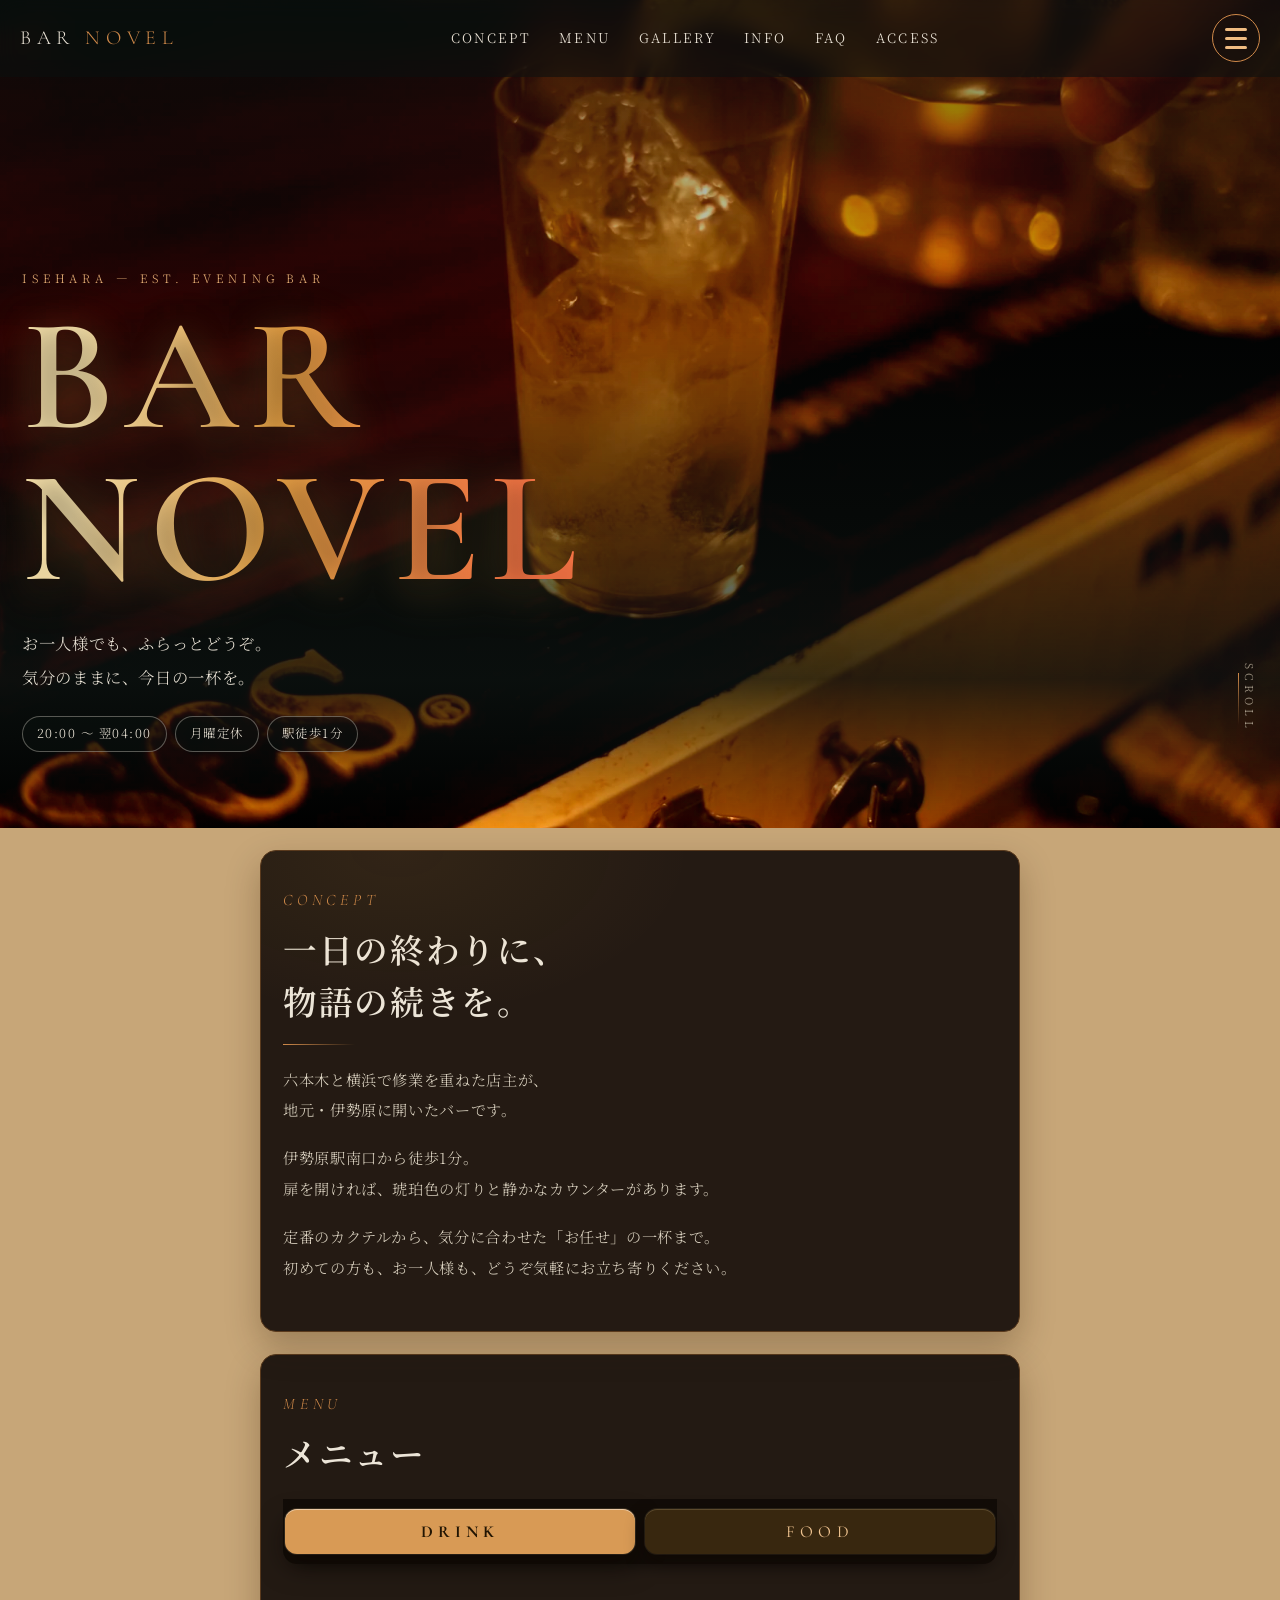
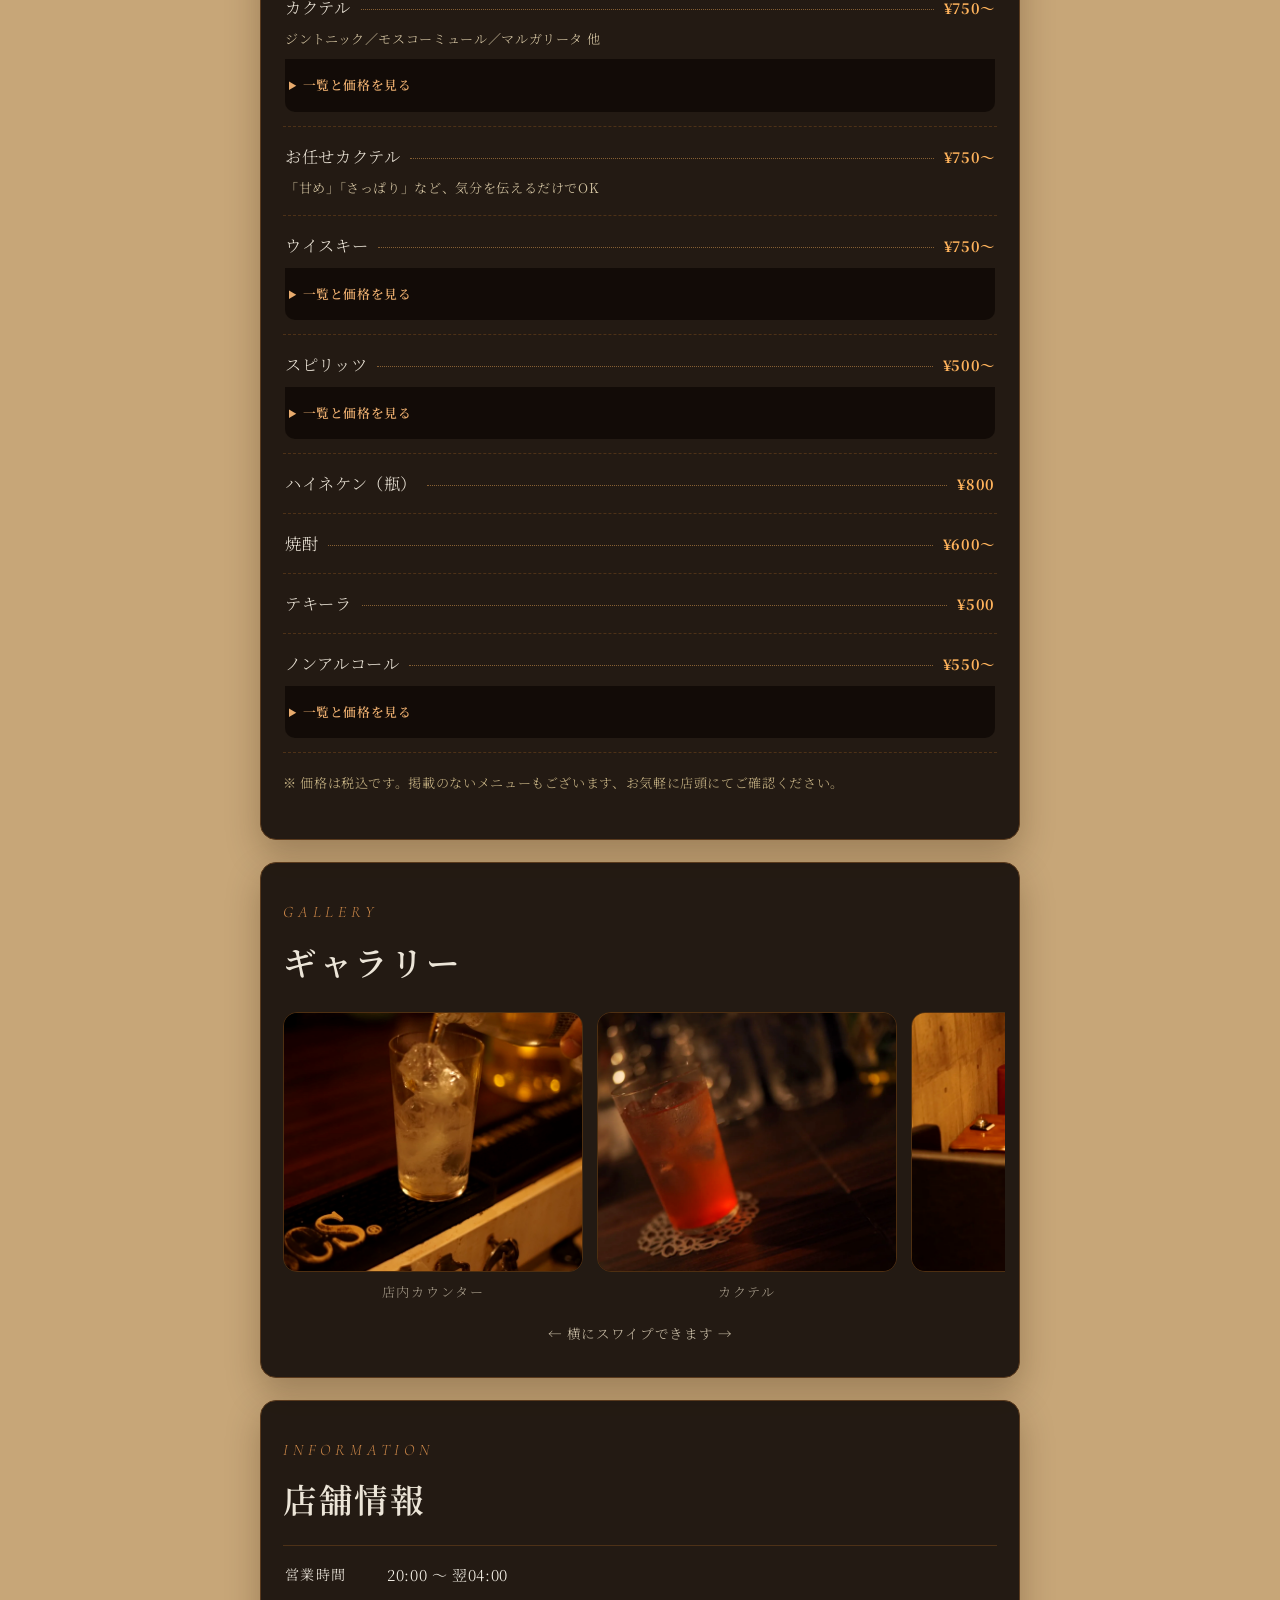
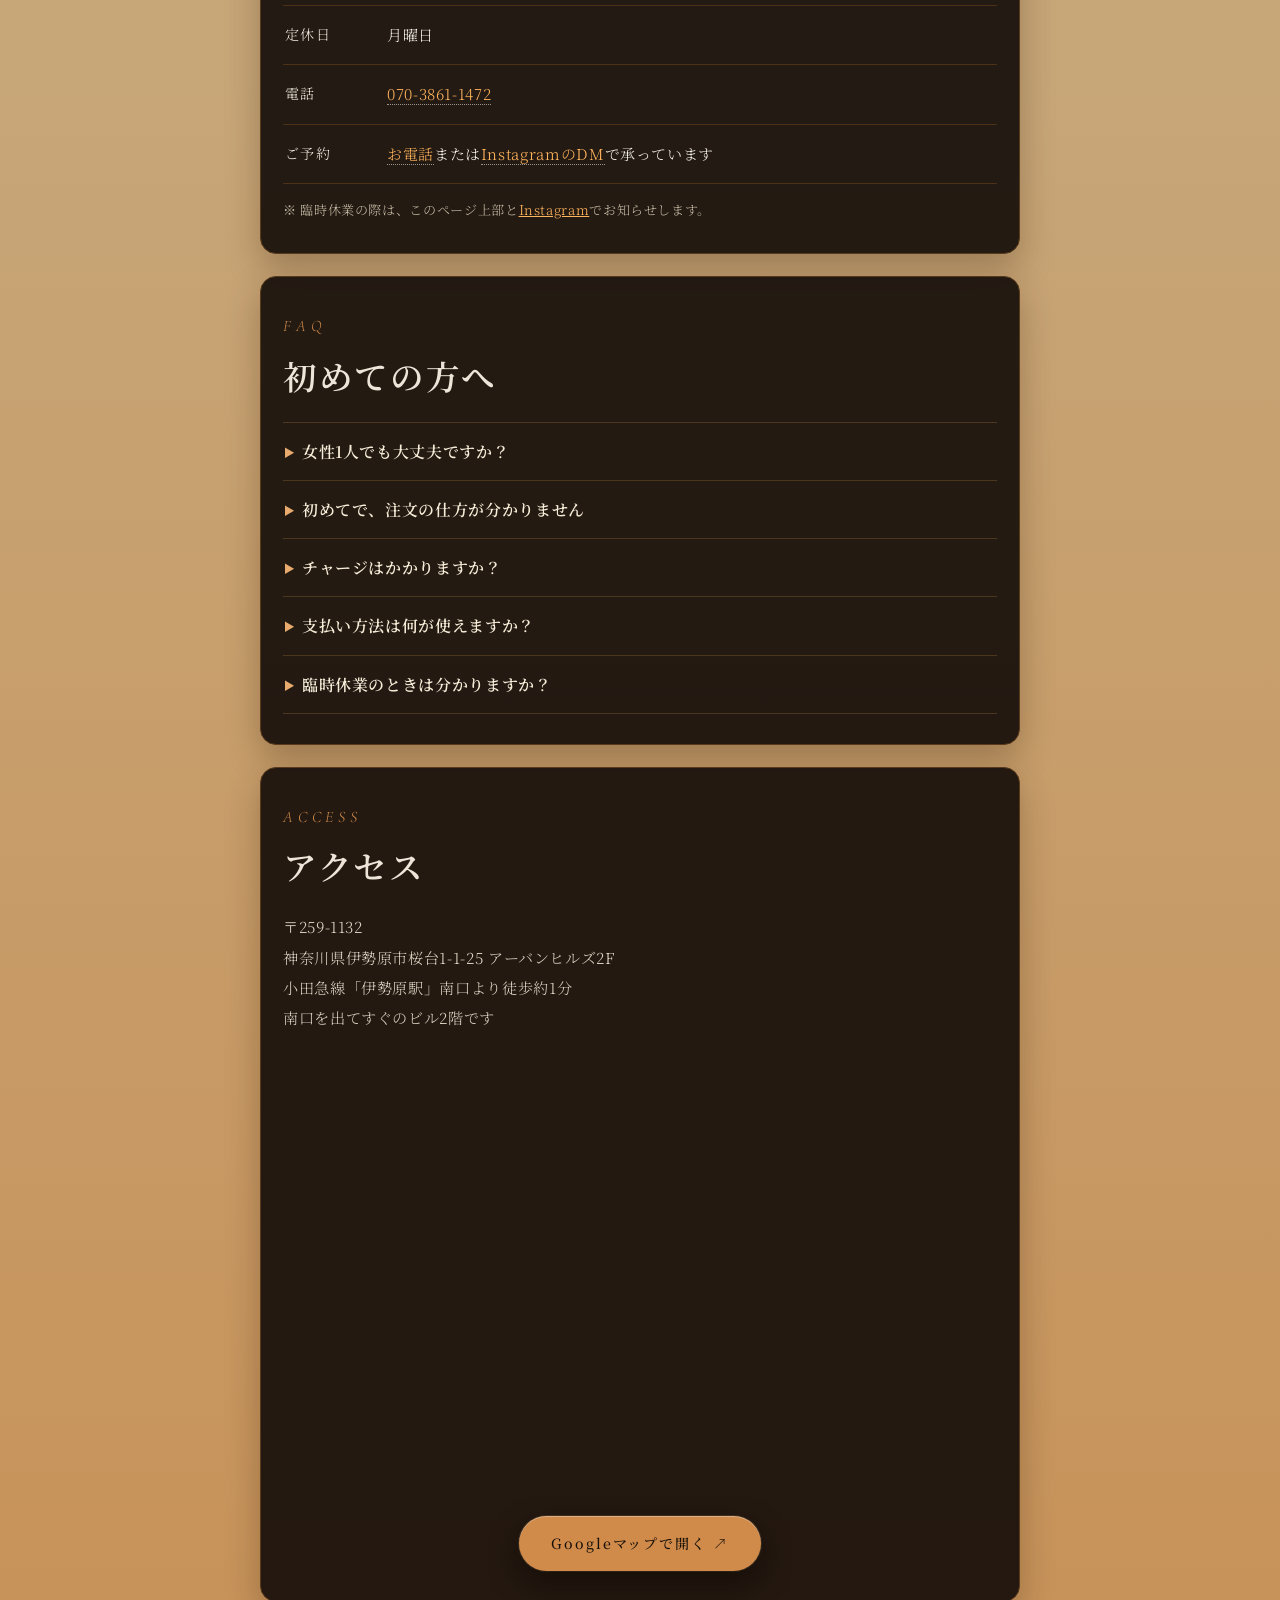
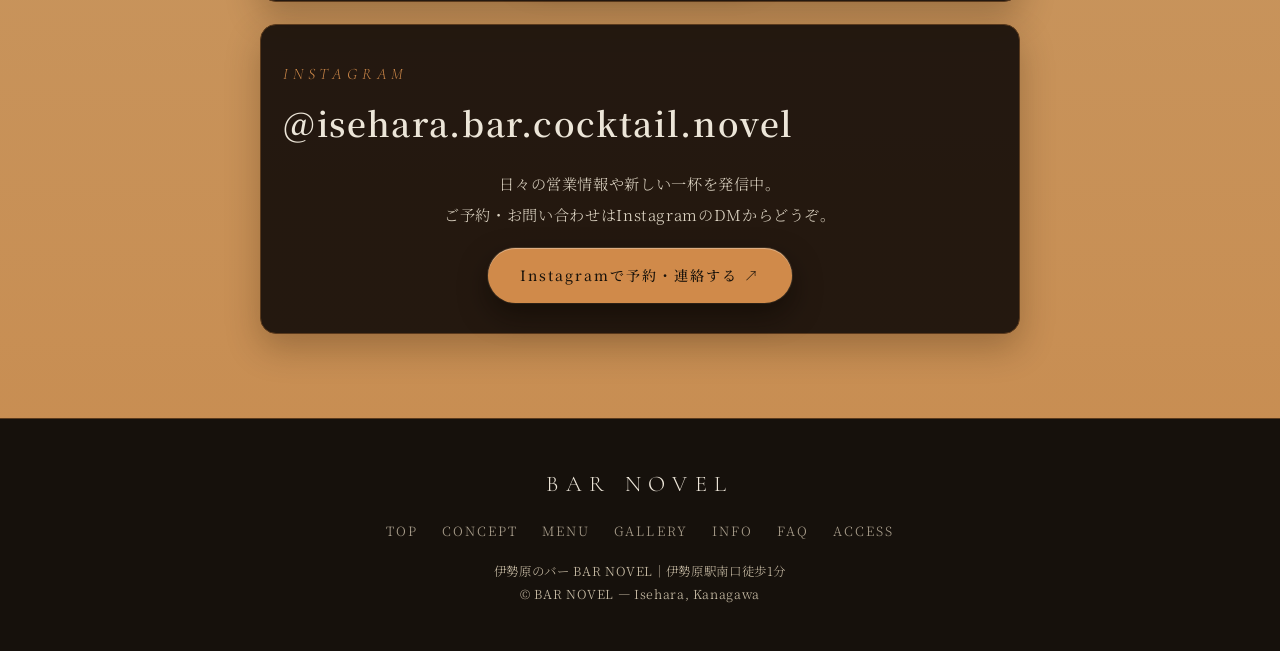
==== commit 295d5d56: "ハンバーガーメニューに「電話で予約」を追加（Instagramと同じデザイン）＋メニュー下端が下部バーに隠れる修正を本番へ" ====
--- a/index.html
+++ b/index.html
@@ -5,19 +5,19 @@
   <meta name="viewport" content="width=device-width, initial-scale=1.0">
   <title>BAR NOVEL｜伊勢原のバー（伊勢原駅南口徒歩1分）</title>
   <meta name="description" content="伊勢原駅南口徒歩1分。女性一人でも気軽に立ち寄れる、会話とお酒を楽しむ居心地の良い空間。20:00〜翌4:00、月曜定休。">
-  <!-- アイコン: 写真（IMG_8615.png = カウンター写真の正方形切り取り 192x192） -->
+  <!-- アイコン: BAR NOVELロゴ（icon-novel.png = 1024x1024、検索結果・タブ・ホーム画面用） -->
   <link rel="ai-catalog" href="/.well-known/ai-catalog.json" type="application/ai-catalog+json">
   <link rel="ard" href="/.well-known/ard.json" type="application/json">
-  <link rel="icon" type="image/png" sizes="192x192" href="IMG_8615.png">
-  <link rel="icon" type="image/svg+xml" href="favicon.svg">
-  <link rel="apple-touch-icon" href="IMG_8615.png">
+  <link rel="icon" type="image/png" sizes="1024x1024" href="icon-novel.png">
+  <link rel="icon" type="image/svg+xml" href="icon-novel.svg">
+  <link rel="apple-touch-icon" href="icon-novel.png">
   <link rel="canonical" href="https://bar-novel.pages.dev/">
   <meta property="og:site_name" content="BAR NOVEL">
   <meta property="og:type" content="website">
   <meta property="og:url" content="https://bar-novel.pages.dev/">
   <meta property="og:title" content="BAR NOVEL｜伊勢原のバー（伊勢原駅南口徒歩1分）">
   <meta property="og:description" content="お一人様でも、ふらっとどうぞ。気分のままに、今日の一杯を。伊勢原駅南口徒歩1分、20:00〜翌4:00・月曜定休。">
-  <meta property="og:image" content="https://bar-novel.pages.dev/images/IMG_8626.jpeg">
+  <meta property="og:image" content="https://bar-novel.pages.dev/images/highball.jpg">
   <meta name="twitter:card" content="summary_large_image">
   <script type="application/ld+json">
   {
@@ -35,8 +35,8 @@
     "name": "BAR NOVEL",
     "url": "https://bar-novel.pages.dev/",
     "image": [
-      "https://bar-novel.pages.dev/images/IMG_8626.jpeg",
-      "https://bar-novel.pages.dev/images/IMG_8628.jpeg"
+      "https://bar-novel.pages.dev/images/highball.jpg",
+      "https://bar-novel.pages.dev/images/cocktail-red.jpg"
     ],
     "telephone": "070-3861-1472",
     "priceRange": "¥500〜¥1,200",
@@ -61,7 +61,7 @@
   <link rel="preconnect" href="https://fonts.googleapis.com">
   <link rel="preconnect" href="https://fonts.gstatic.com" crossorigin>
   <link href="https://fonts.googleapis.com/css2?family=Cormorant+Garamond:ital,wght@0,500;0,600;1,500&family=Noto+Serif+JP:wght@500;600&display=swap" rel="stylesheet">
-  <link rel="stylesheet" href="style.css?v=20261122idx9">
+  <link rel="stylesheet" href="style.css?v=20261123m1">
 </head>
 <body>
 
@@ -195,7 +195,7 @@
           <div class="menu-head"><span class="menu-name">本日のパスタ</span><span class="menu-dots"></span><span class="menu-price">¥1,000〜</span></div>
         </li>
       </ul>
-      <img class="menu-photo" src="images/IMG_8638.webp" alt="ソーセージ盛り合わせ" loading="lazy">
+      <img class="menu-photo" src="images/sausage.webp" alt="ソーセージ盛り合わせ" loading="lazy">
     </div>
 
     <p class="menu-note">※ 価格は税込です。掲載のないメニューもございます、お気軽に店頭にてご確認ください。</p>
@@ -207,35 +207,35 @@
     <h2 class="section-title">ギャラリー</h2>
     <div class="gallery-track" id="galleryTrack">
       <figure class="gallery-item">
-        <img src="images/IMG_8639.webp" alt="店内カウンター" loading="lazy">
+        <img src="images/counter.webp" alt="店内カウンター" loading="lazy">
         <figcaption>店内カウンター</figcaption>
       </figure>
       <figure class="gallery-item">
-        <img src="images/IMG_8641.webp" alt="カクテル" loading="lazy">
+        <img src="images/cocktail.webp" alt="カクテル" loading="lazy">
         <figcaption>カクテル</figcaption>
       </figure>
       <figure class="gallery-item">
-        <img src="images/IMG_8637.webp" alt="ソファー席" loading="lazy">
+        <img src="images/sofa.webp" alt="ソファー席" loading="lazy">
         <figcaption>ソファー席</figcaption>
       </figure>
       <figure class="gallery-item">
-        <img src="images/IMG_8636.webp" alt="テーブル席" loading="lazy">
+        <img src="images/table.webp" alt="テーブル席" loading="lazy">
         <figcaption>テーブル席</figcaption>
       </figure>
       <figure class="gallery-item">
-        <img src="images/IMG_8634.webp" alt="パスタ" loading="lazy">
+        <img src="images/pasta.webp" alt="パスタ" loading="lazy">
         <figcaption>パスタ</figcaption>
       </figure>
       <figure class="gallery-item">
-        <img src="images/IMG_8638.webp" alt="ソーセージ盛り合わせ" loading="lazy">
+        <img src="images/sausage.webp" alt="ソーセージ盛り合わせ" loading="lazy">
         <figcaption>ソーセージ盛り合わせ</figcaption>
       </figure>
       <figure class="gallery-item">
-        <img src="images/IMG_8642.webp" alt="おつまみ" loading="lazy">
+        <img src="images/snack.webp" alt="おつまみ" loading="lazy">
         <figcaption>おつまみ</figcaption>
       </figure>
       <figure class="gallery-item">
-        <img src="images/IMG_8640.webp" alt="小鉢" loading="lazy">
+        <img src="images/small-dish.webp" alt="小鉢" loading="lazy">
         <figcaption>小鉢</figcaption>
       </figure>
       <figure class="gallery-item">
@@ -353,7 +353,7 @@
     <a href="https://www.instagram.com/isehara.bar.cocktail.novel" target="_blank" rel="noopener">予約・Instagram</a>
   </nav>
 
-  <script src="script.js?v=20261122idx6"></script>
+  <script src="script.js?v=20261122m2"></script>
   <!-- Cloudflare Web Analytics --><script type="module" src="https://static.cloudflareinsights.com/beacon.min.js" data-cf-beacon='{"token": "d460ca30c93f48bea59892b03e4ffef6"}'></script><!-- End Cloudflare Web Analytics -->
 </body>
 </html>
--- a/style.css
+++ b/style.css
@@ -125,7 +125,7 @@
 .hero-photo {
   position: absolute;
   inset: 0;
-  background: url("images/IMG_8639.webp") center 30% / cover no-repeat;
+  background: url("images/counter.webp") center 30% / cover no-repeat;
 }
 
 .hero-shade {
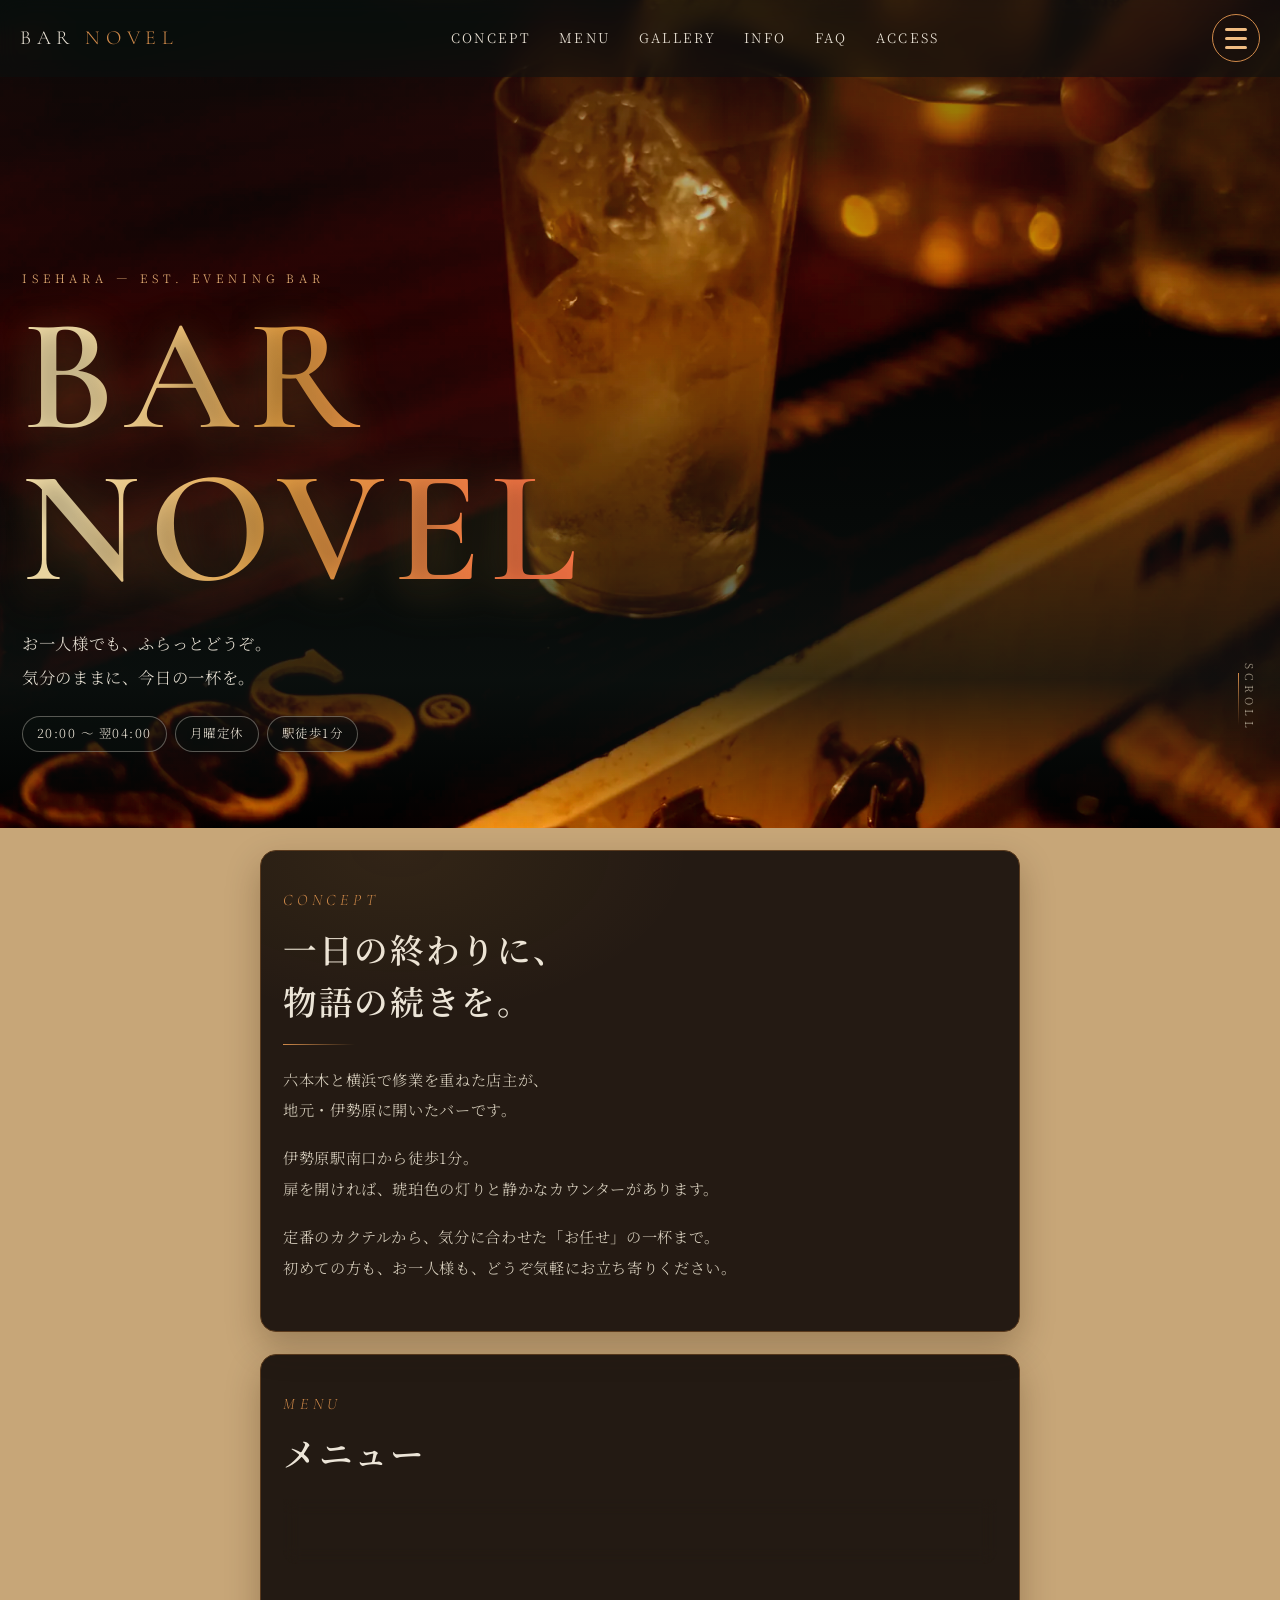
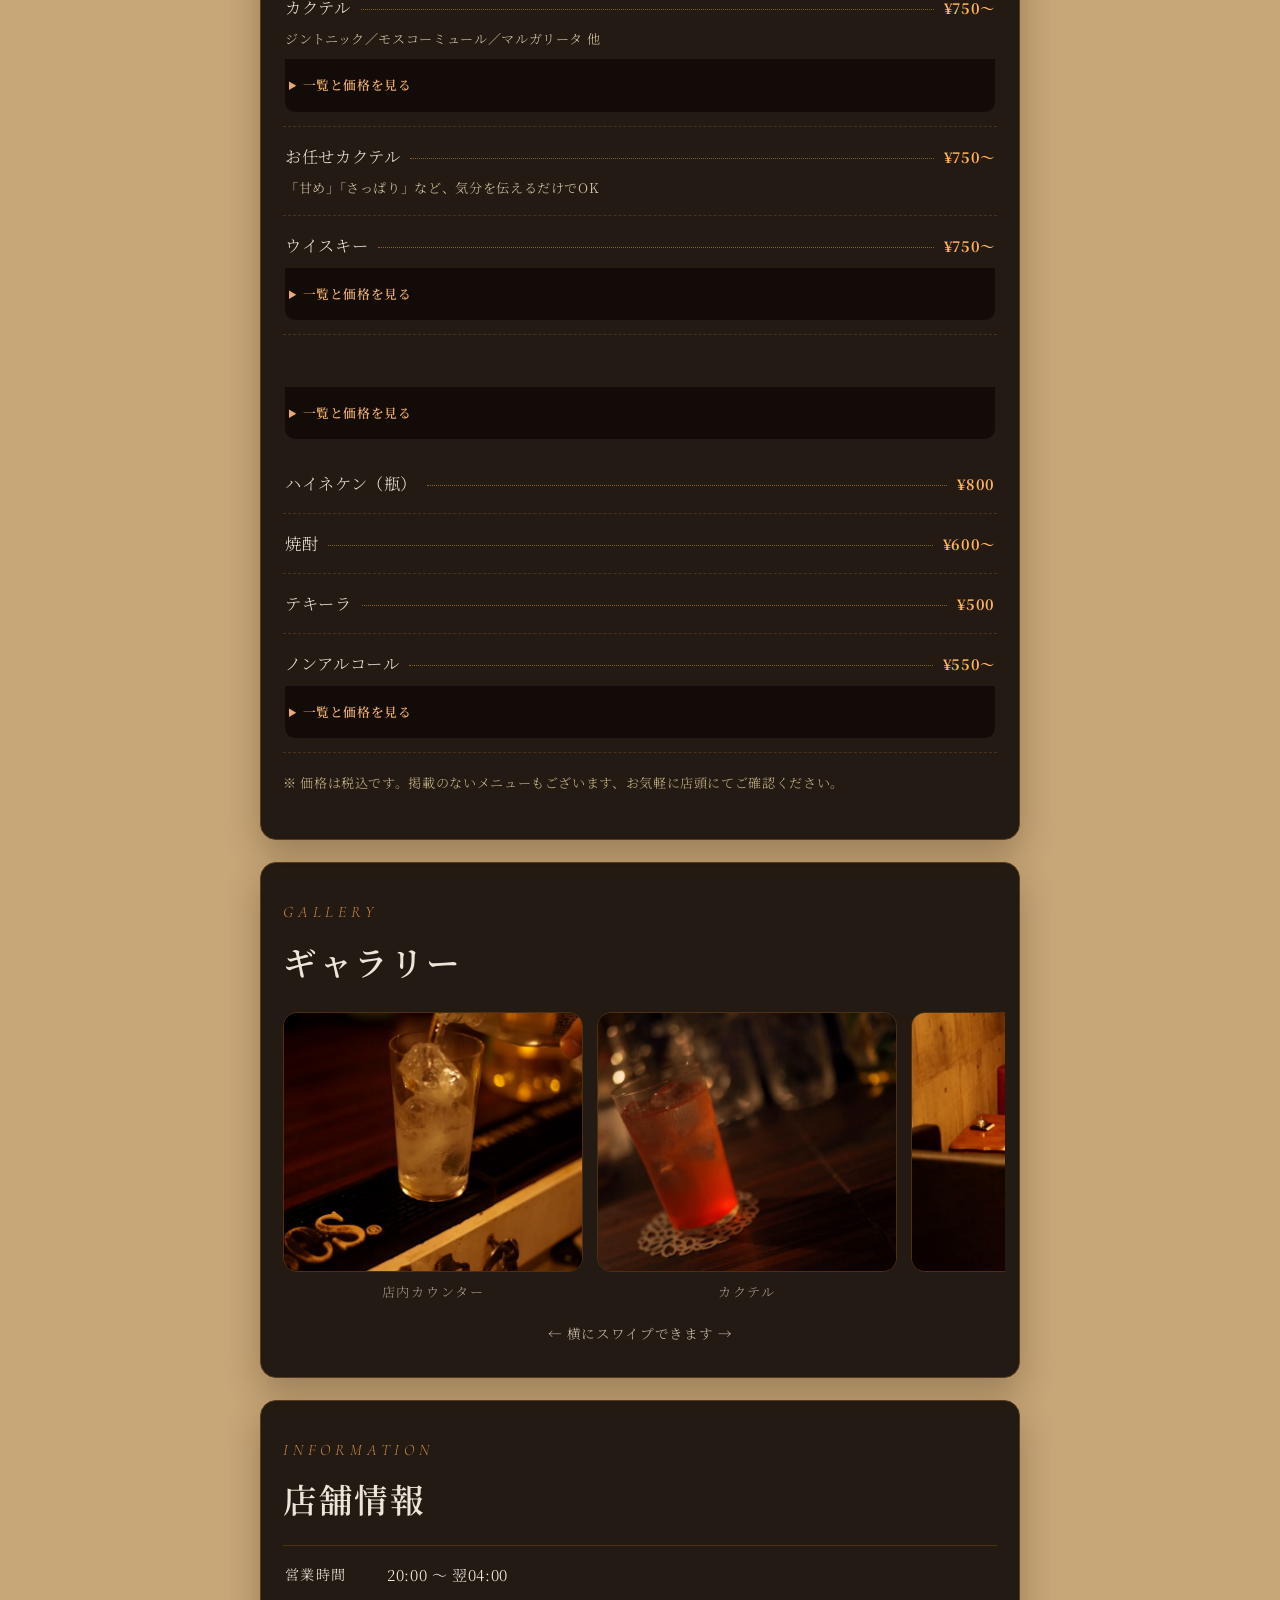
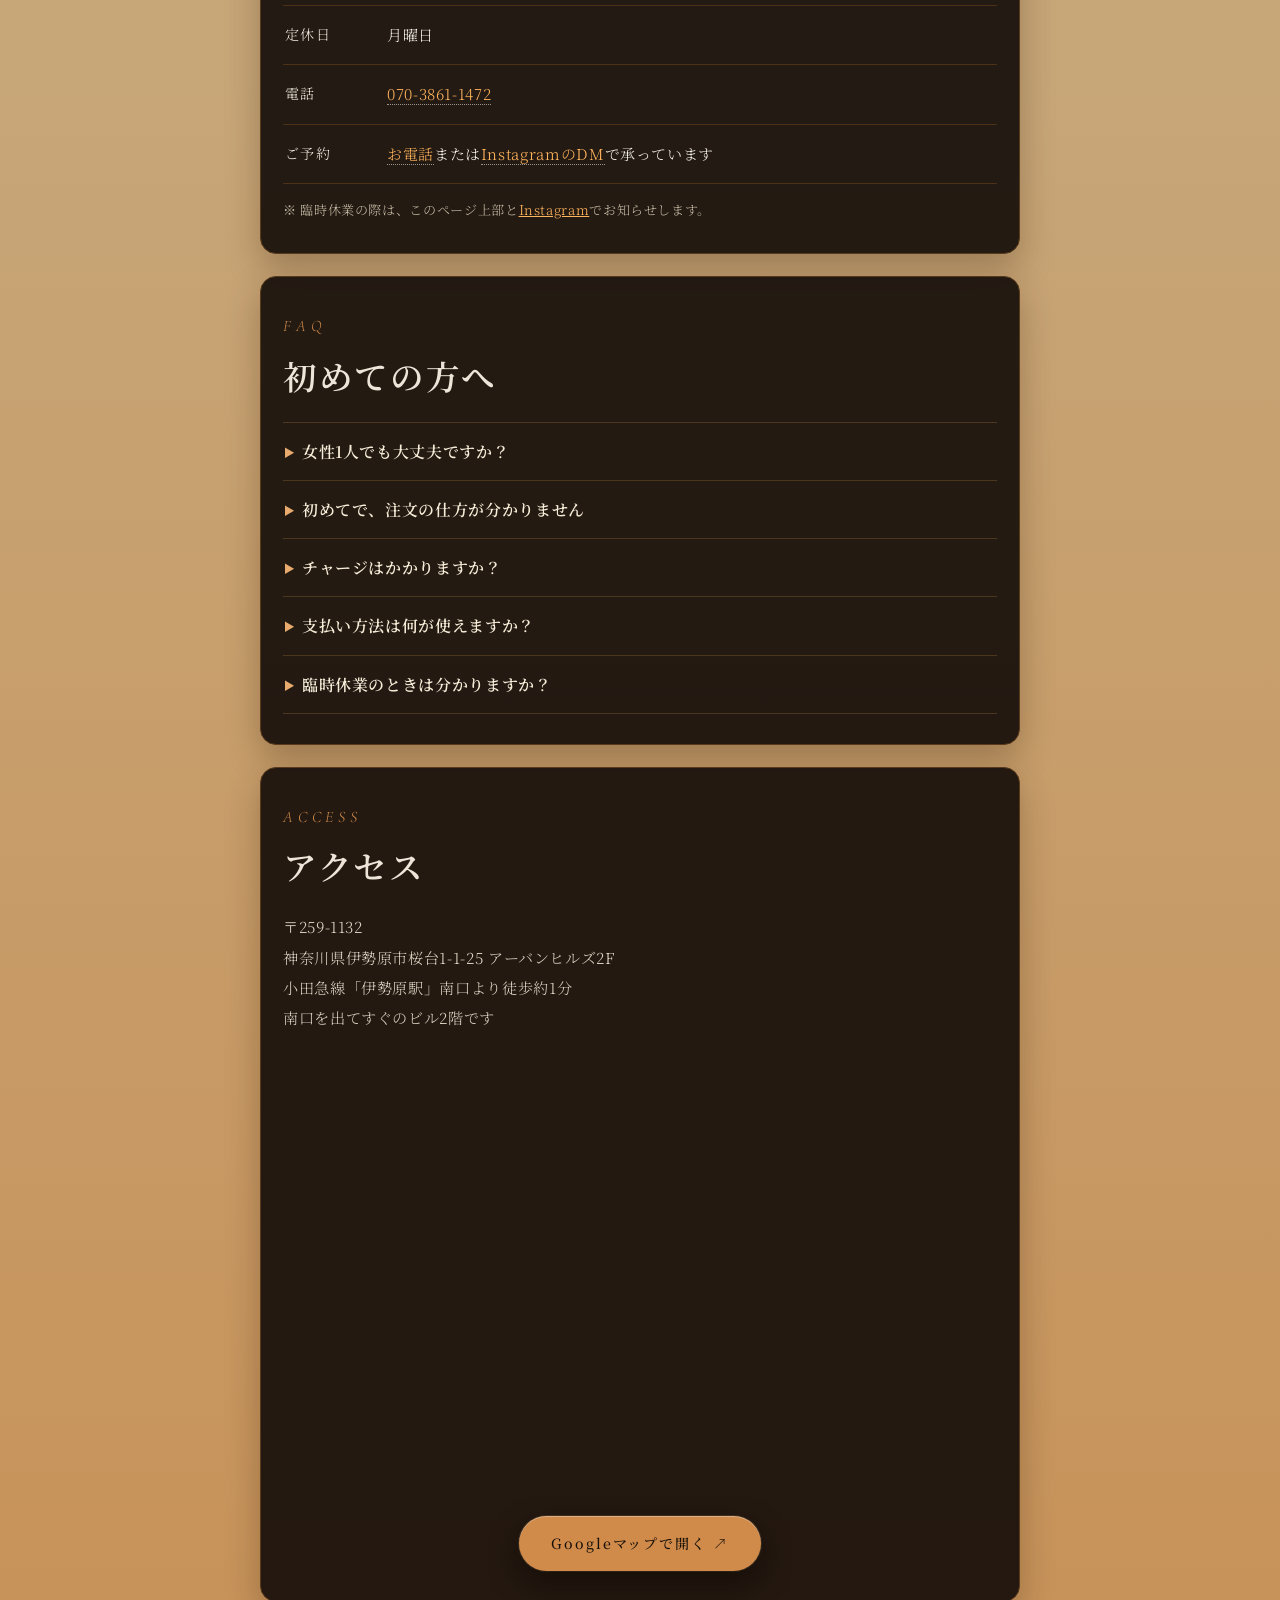
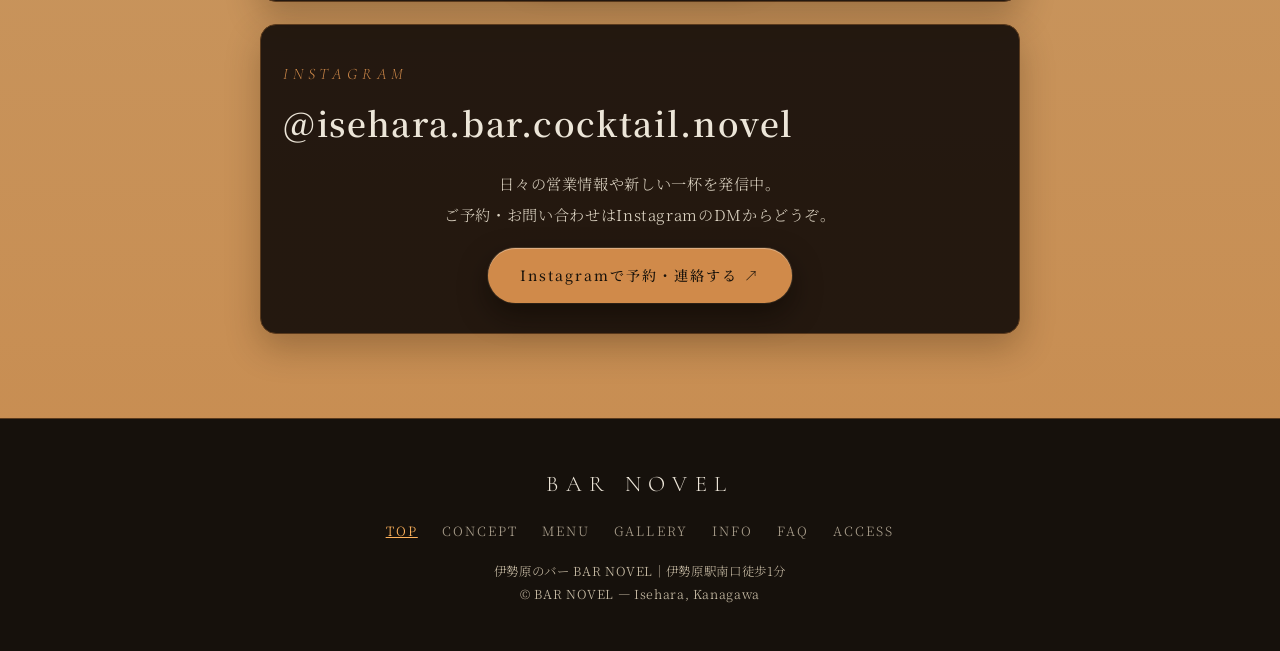
==== commit 20054f28: "改善台帳の低20件をまとめて取り込み（コメント・テスト・README整備＋フッター現在地表示・下部バー文字間隔・電話の呼び名統一・PC幅メニュー高さ）" ====
--- a/index.html
+++ b/index.html
@@ -5,19 +5,19 @@
   <meta name="viewport" content="width=device-width, initial-scale=1.0">
   <title>BAR NOVEL｜伊勢原のバー（伊勢原駅南口徒歩1分）</title>
   <meta name="description" content="伊勢原駅南口徒歩1分。女性一人でも気軽に立ち寄れる、会話とお酒を楽しむ居心地の良い空間。20:00〜翌4:00、月曜定休。">
-  <!-- アイコン: BAR NOVELロゴ（icon-novel.png = 1024x1024、検索結果・タブ・ホーム画面用） -->
+  <!-- アイコン: 写真（IMG_8615.png = カウンター写真の正方形切り取り 192x192） -->
   <link rel="ai-catalog" href="/.well-known/ai-catalog.json" type="application/ai-catalog+json">
   <link rel="ard" href="/.well-known/ard.json" type="application/json">
-  <link rel="icon" type="image/png" sizes="1024x1024" href="icon-novel.png">
-  <link rel="icon" type="image/svg+xml" href="icon-novel.svg">
-  <link rel="apple-touch-icon" href="icon-novel.png">
+  <link rel="icon" type="image/png" sizes="192x192" href="IMG_8615.png">
+  <link rel="icon" type="image/svg+xml" href="favicon.svg">
+  <link rel="apple-touch-icon" href="IMG_8615.png">
   <link rel="canonical" href="https://bar-novel.pages.dev/">
   <meta property="og:site_name" content="BAR NOVEL">
   <meta property="og:type" content="website">
   <meta property="og:url" content="https://bar-novel.pages.dev/">
   <meta property="og:title" content="BAR NOVEL｜伊勢原のバー（伊勢原駅南口徒歩1分）">
   <meta property="og:description" content="お一人様でも、ふらっとどうぞ。気分のままに、今日の一杯を。伊勢原駅南口徒歩1分、20:00〜翌4:00・月曜定休。">
-  <meta property="og:image" content="https://bar-novel.pages.dev/images/highball.jpg">
+  <meta property="og:image" content="https://bar-novel.pages.dev/images/IMG_8626.jpeg">
   <meta name="twitter:card" content="summary_large_image">
   <script type="application/ld+json">
   {
@@ -35,8 +35,8 @@
     "name": "BAR NOVEL",
     "url": "https://bar-novel.pages.dev/",
     "image": [
-      "https://bar-novel.pages.dev/images/highball.jpg",
-      "https://bar-novel.pages.dev/images/cocktail-red.jpg"
+      "https://bar-novel.pages.dev/images/IMG_8626.jpeg",
+      "https://bar-novel.pages.dev/images/IMG_8628.jpeg"
     ],
     "telephone": "070-3861-1472",
     "priceRange": "¥500〜¥1,200",
@@ -61,7 +61,7 @@
   <link rel="preconnect" href="https://fonts.googleapis.com">
   <link rel="preconnect" href="https://fonts.gstatic.com" crossorigin>
   <link href="https://fonts.googleapis.com/css2?family=Cormorant+Garamond:ital,wght@0,500;0,600;1,500&family=Noto+Serif+JP:wght@500;600&display=swap" rel="stylesheet">
-  <link rel="stylesheet" href="style.css?v=20261123m1">
+  <link rel="stylesheet" href="style.css?v=20261122idx10">
 </head>
 <body>
 
@@ -195,7 +195,7 @@
           <div class="menu-head"><span class="menu-name">本日のパスタ</span><span class="menu-dots"></span><span class="menu-price">¥1,000〜</span></div>
         </li>
       </ul>
-      <img class="menu-photo" src="images/sausage.webp" alt="ソーセージ盛り合わせ" loading="lazy">
+      <img class="menu-photo" src="images/IMG_8638.webp" alt="ソーセージ盛り合わせ" loading="lazy">
     </div>
 
     <p class="menu-note">※ 価格は税込です。掲載のないメニューもございます、お気軽に店頭にてご確認ください。</p>
@@ -207,35 +207,35 @@
     <h2 class="section-title">ギャラリー</h2>
     <div class="gallery-track" id="galleryTrack">
       <figure class="gallery-item">
-        <img src="images/counter.webp" alt="店内カウンター" loading="lazy">
+        <img src="images/IMG_8639.webp" alt="店内カウンター" loading="lazy">
         <figcaption>店内カウンター</figcaption>
       </figure>
       <figure class="gallery-item">
-        <img src="images/cocktail.webp" alt="カクテル" loading="lazy">
+        <img src="images/IMG_8641.webp" alt="カクテル" loading="lazy">
         <figcaption>カクテル</figcaption>
       </figure>
       <figure class="gallery-item">
-        <img src="images/sofa.webp" alt="ソファー席" loading="lazy">
+        <img src="images/IMG_8637.webp" alt="ソファー席" loading="lazy">
         <figcaption>ソファー席</figcaption>
       </figure>
       <figure class="gallery-item">
-        <img src="images/table.webp" alt="テーブル席" loading="lazy">
+        <img src="images/IMG_8636.webp" alt="テーブル席" loading="lazy">
         <figcaption>テーブル席</figcaption>
       </figure>
       <figure class="gallery-item">
-        <img src="images/pasta.webp" alt="パスタ" loading="lazy">
+        <img src="images/IMG_8634.webp" alt="パスタ" loading="lazy">
         <figcaption>パスタ</figcaption>
       </figure>
       <figure class="gallery-item">
-        <img src="images/sausage.webp" alt="ソーセージ盛り合わせ" loading="lazy">
+        <img src="images/IMG_8638.webp" alt="ソーセージ盛り合わせ" loading="lazy">
         <figcaption>ソーセージ盛り合わせ</figcaption>
       </figure>
       <figure class="gallery-item">
-        <img src="images/snack.webp" alt="おつまみ" loading="lazy">
+        <img src="images/IMG_8642.webp" alt="おつまみ" loading="lazy">
         <figcaption>おつまみ</figcaption>
       </figure>
       <figure class="gallery-item">
-        <img src="images/small-dish.webp" alt="小鉢" loading="lazy">
+        <img src="images/IMG_8640.webp" alt="小鉢" loading="lazy">
         <figcaption>小鉢</figcaption>
       </figure>
       <figure class="gallery-item">
@@ -348,12 +348,12 @@
 
   <!-- スマホ用 下部固定バー -->
   <nav class="bottom-bar" aria-label="クイックアクション">
-    <a href="tel:07038611472">電話する</a>
+    <a href="tel:07038611472">電話で予約</a>
     <a href="https://maps.app.goo.gl/pQygL5VJowjCGWbm6" target="_blank" rel="noopener">地図</a>
     <a href="https://www.instagram.com/isehara.bar.cocktail.novel" target="_blank" rel="noopener">予約・Instagram</a>
   </nav>
 
-  <script src="script.js?v=20261122m2"></script>
+  <script src="script.js?v=20261122idx7"></script>
   <!-- Cloudflare Web Analytics --><script type="module" src="https://static.cloudflareinsights.com/beacon.min.js" data-cf-beacon='{"token": "d460ca30c93f48bea59892b03e4ffef6"}'></script><!-- End Cloudflare Web Analytics -->
 </body>
 </html>
--- a/style.css
+++ b/style.css
@@ -125,7 +125,7 @@
 .hero-photo {
   position: absolute;
   inset: 0;
-  background: url("images/counter.webp") center 30% / cover no-repeat;
+  background: url("images/IMG_8639.webp") center 30% / cover no-repeat;
 }
 
 .hero-shade {
@@ -559,6 +559,12 @@
   text-transform: uppercase;
 }
 
+/* 現在地（ヘッダーナビの .is-current と同系統。#ffb35c＋下線） */
+.footer-nav a.is-current {
+  color: #ffb35c;
+  text-decoration: underline;
+}
+
 .footer-note {
   margin: 0;
   font-size: 0.78rem;
@@ -586,7 +592,7 @@
   color: var(--text);
   text-decoration: none;
   font-size: 0.82rem;
-  letter-spacing: 0.06em;
+  letter-spacing: 0.02em;
   white-space: nowrap;
 }
 
@@ -602,6 +608,12 @@
 @media (min-width: 820px) {
   .bottom-bar {
     display: none;
+  }
+
+  /* PC では下部固定バーが表示されないため、メニューの高さ上限から
+     バー分（88px）を差し引かない */
+  .hamburger-menu {
+    max-height: calc(100dvh - 96px);
   }
 
   .site-footer {
@@ -674,7 +686,9 @@
   right: 14px;
   min-width: 210px;
   /* 上はヘッダー分（96px）、下は下部固定バーの分（88px）を空ける。
-     バーと同じ z-index のため、メニューの下端がバーに重なると隠れて押せなくなる */
+     バーと同じ z-index のため、メニューの下端がバーに重なると隠れて押せなくなる。
+     88px の内訳：バー本体 約54px（padding 14px×2＋文字の行 約25px＋罫線1px）
+     ＋セーフエリア最大 約34px。 */
   max-height: calc(100dvh - 96px - 88px);
   overflow-y: auto;
   overscroll-behavior: contain;
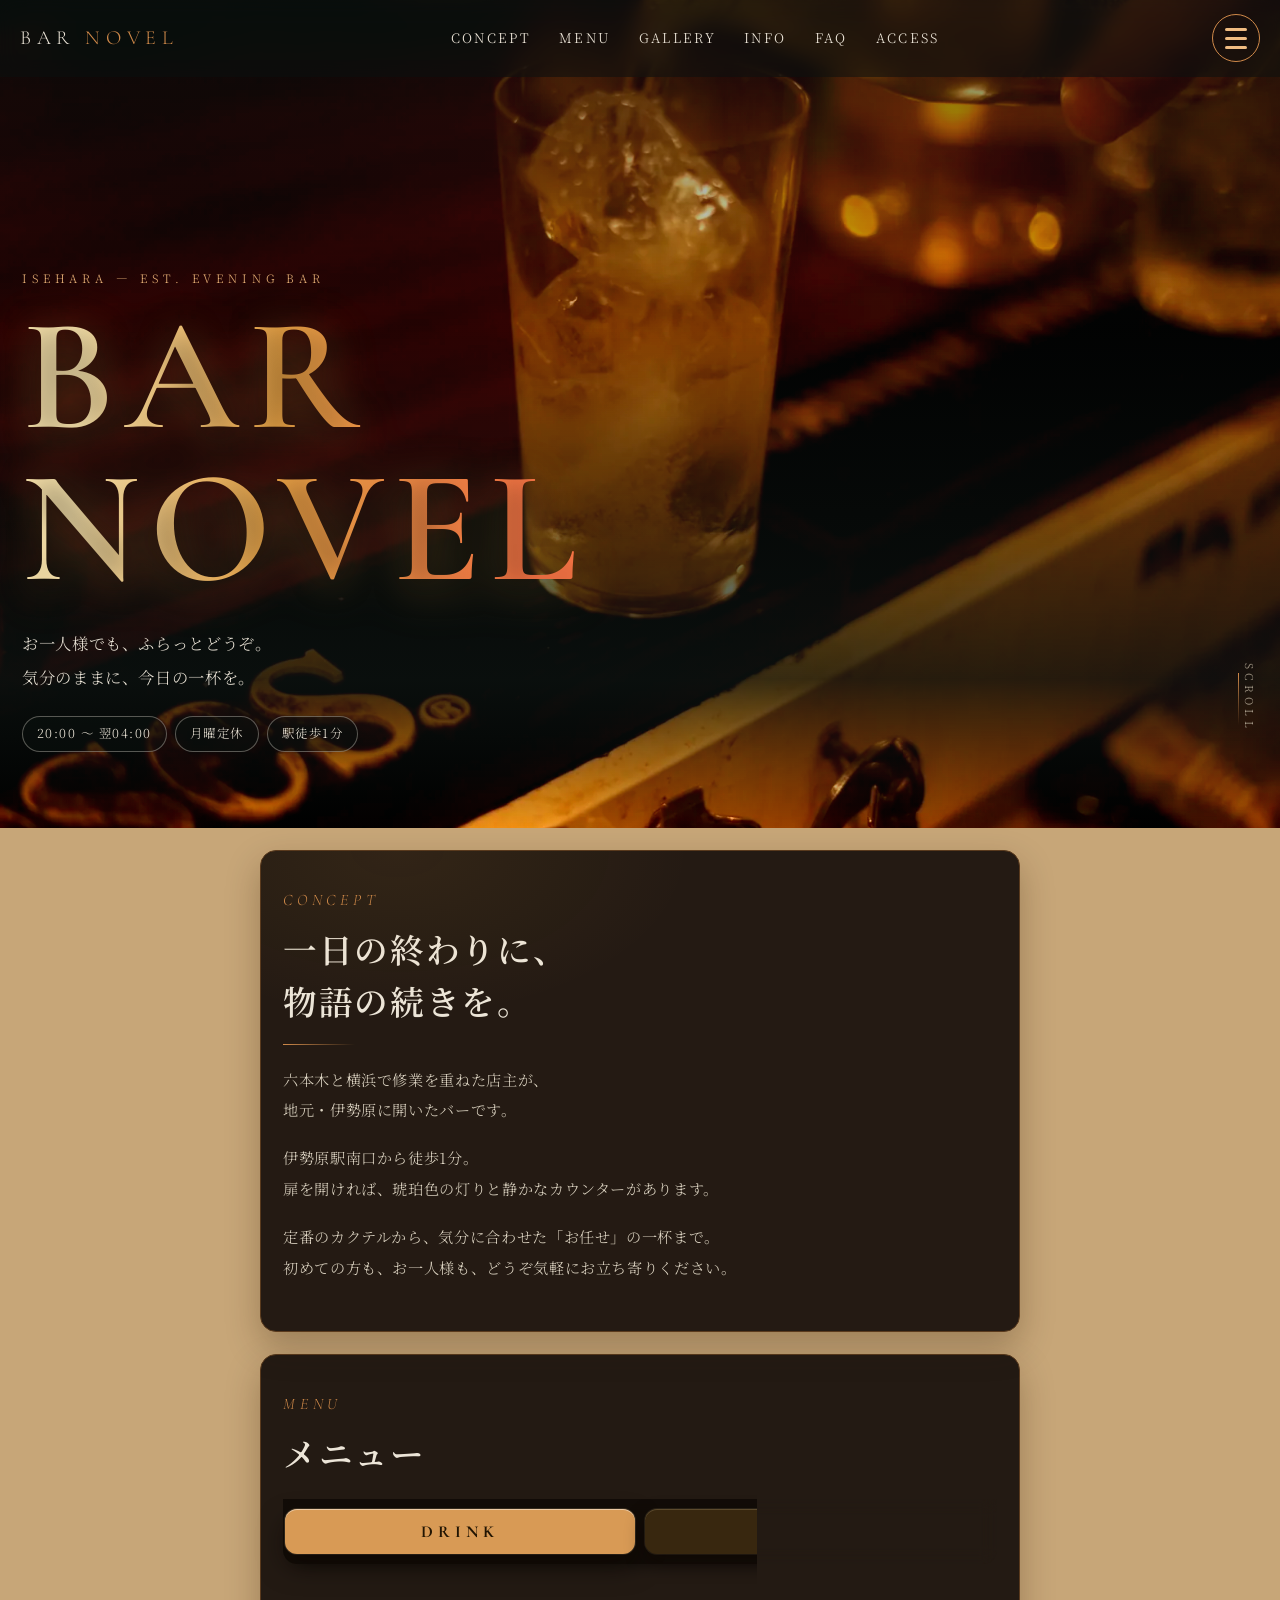
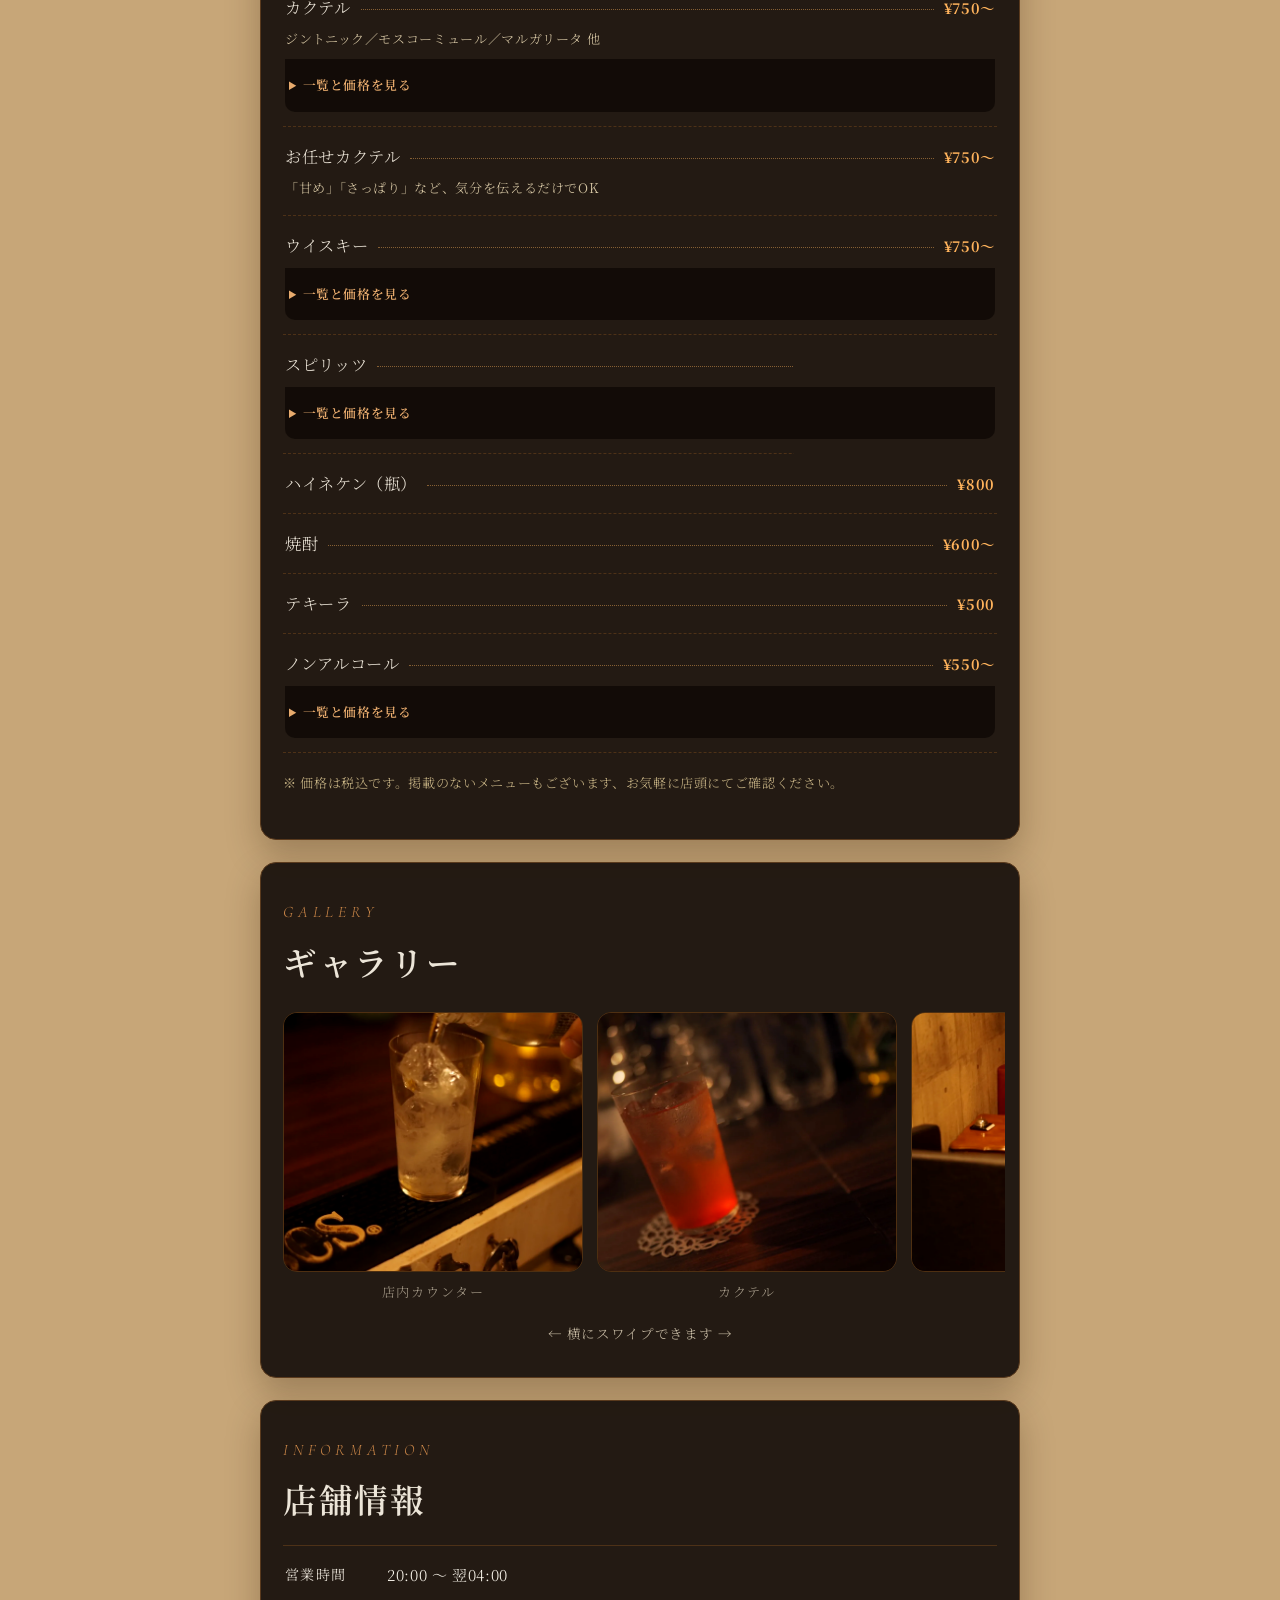
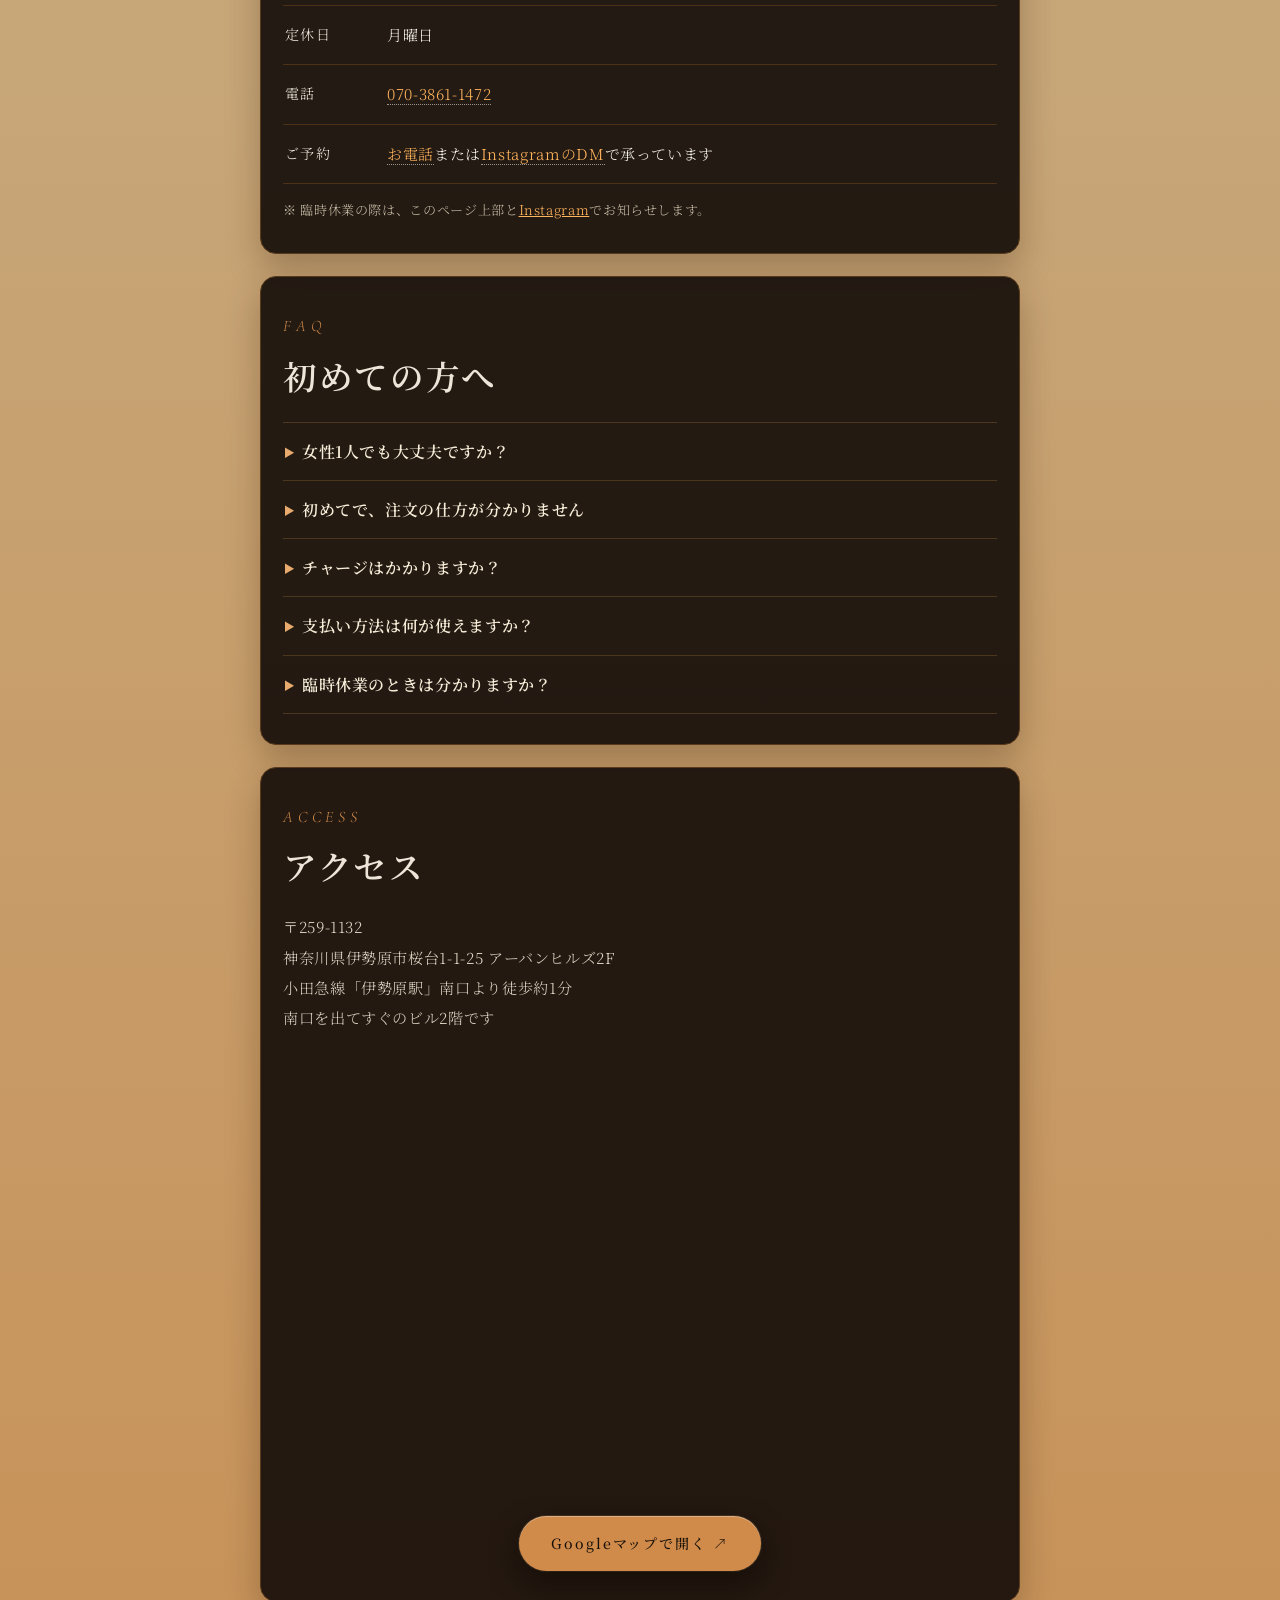
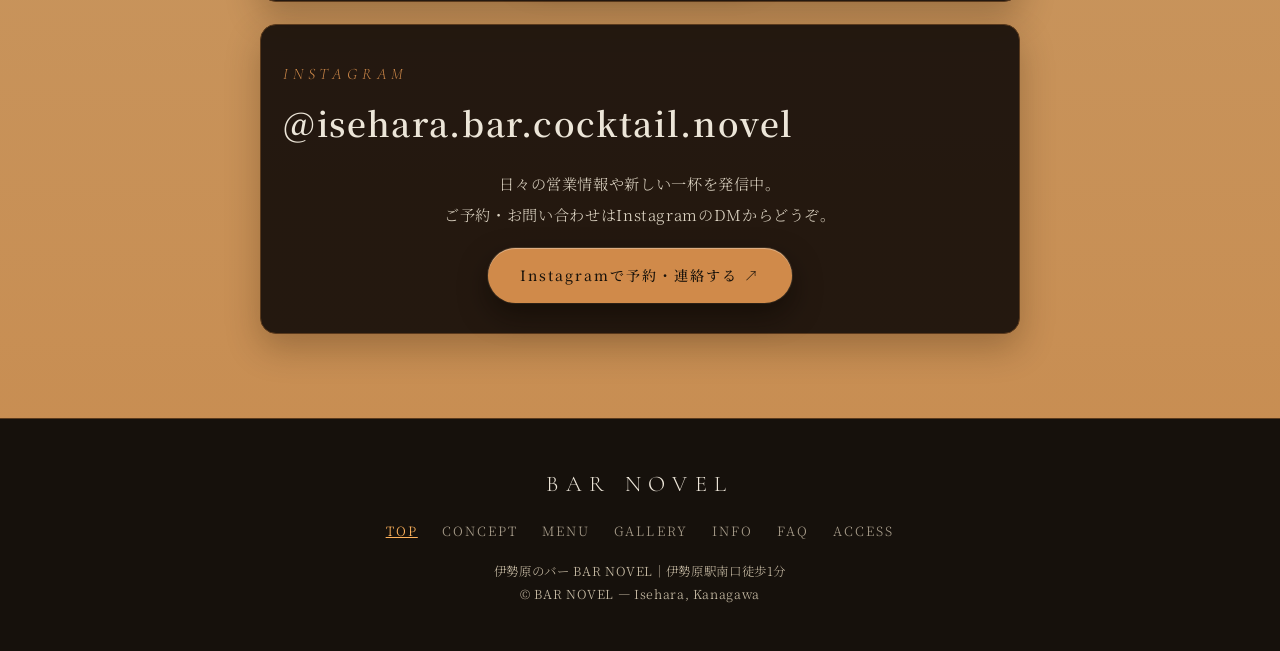
==== commit 59e47f88: "フッターの現在地表示はPC幅のみにし、スマホでは出さない（ユーザー指示：フッターが見える時点ではほぼ常にAccessになるため）" ====
--- a/index.html
+++ b/index.html
@@ -61,7 +61,7 @@
   <link rel="preconnect" href="https://fonts.googleapis.com">
   <link rel="preconnect" href="https://fonts.gstatic.com" crossorigin>
   <link href="https://fonts.googleapis.com/css2?family=Cormorant+Garamond:ital,wght@0,500;0,600;1,500&family=Noto+Serif+JP:wght@500;600&display=swap" rel="stylesheet">
-  <link rel="stylesheet" href="style.css?v=20261122idx10">
+  <link rel="stylesheet" href="style.css?v=20261122idx11">
 </head>
 <body>
 
--- a/style.css
+++ b/style.css
@@ -560,9 +560,14 @@
 }
 
 /* 現在地（ヘッダーナビの .is-current と同系統。#ffb35c＋下線） */
-.footer-nav a.is-current {
-  color: #ffb35c;
-  text-decoration: underline;
+/* フッターの現在地表示は PC幅のみ。スマホではフッターが見えている時点で
+   ページ最下部（Access）にいることがほとんどで、常に Access を指して
+   しまうため出さない（2026-11-26 ユーザー指示） */
+@media (min-width: 820px) {
+  .footer-nav a.is-current {
+    color: #ffb35c;
+    text-decoration: underline;
+  }
 }
 
 .footer-note {
@@ -608,12 +613,6 @@
 @media (min-width: 820px) {
   .bottom-bar {
     display: none;
-  }
-
-  /* PC では下部固定バーが表示されないため、メニューの高さ上限から
-     バー分（88px）を差し引かない */
-  .hamburger-menu {
-    max-height: calc(100dvh - 96px);
   }
 
   .site-footer {
@@ -700,6 +699,15 @@
   z-index: 60;
 }
 
+/* PC では下部固定バーが表示されないため、メニューの高さ上限から
+   バー分（88px）を差し引かない。基本ルールより後に置く必要がある
+   （メディアクエリは詳細度を上げないため） */
+@media (min-width: 820px) {
+  .hamburger-menu {
+    max-height: calc(100dvh - 96px);
+  }
+}
+
 .hamburger-menu:not([hidden]) {
   animation: hamburgerIn 0.28s ease;
 }
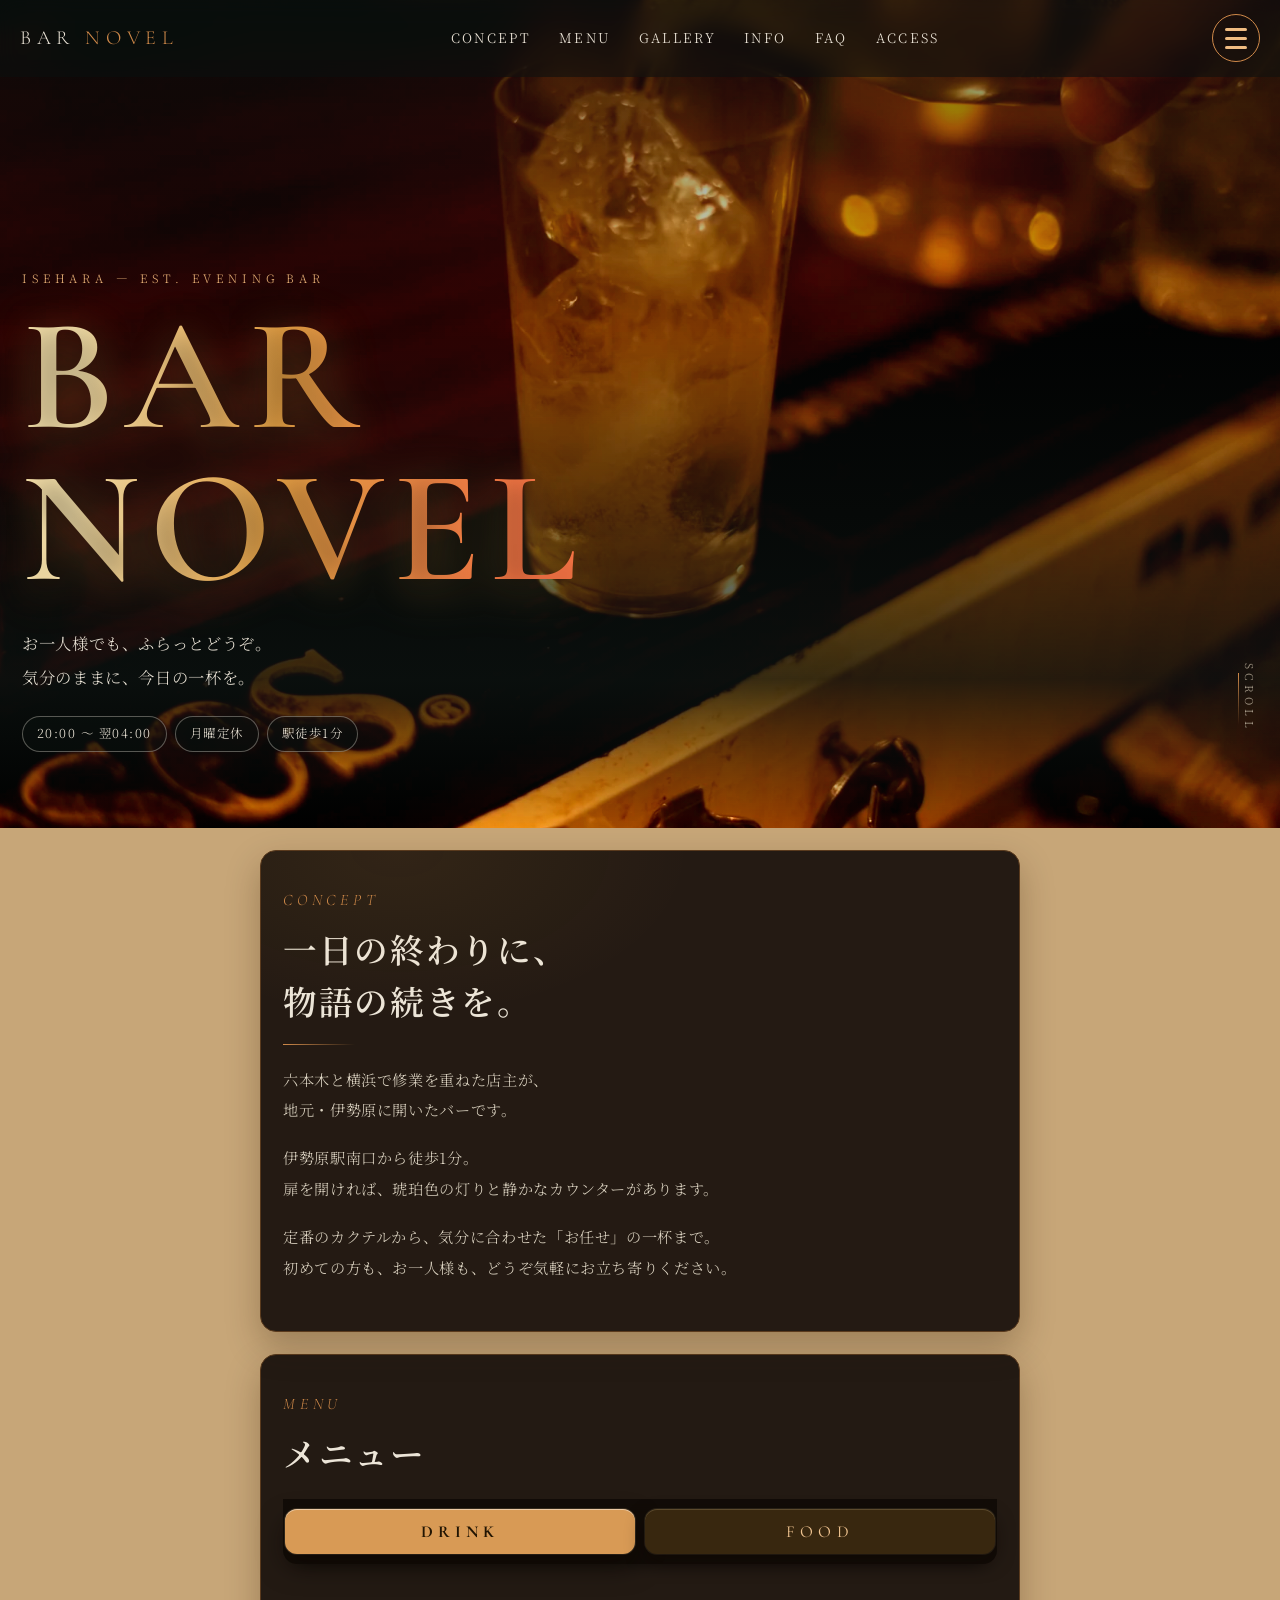
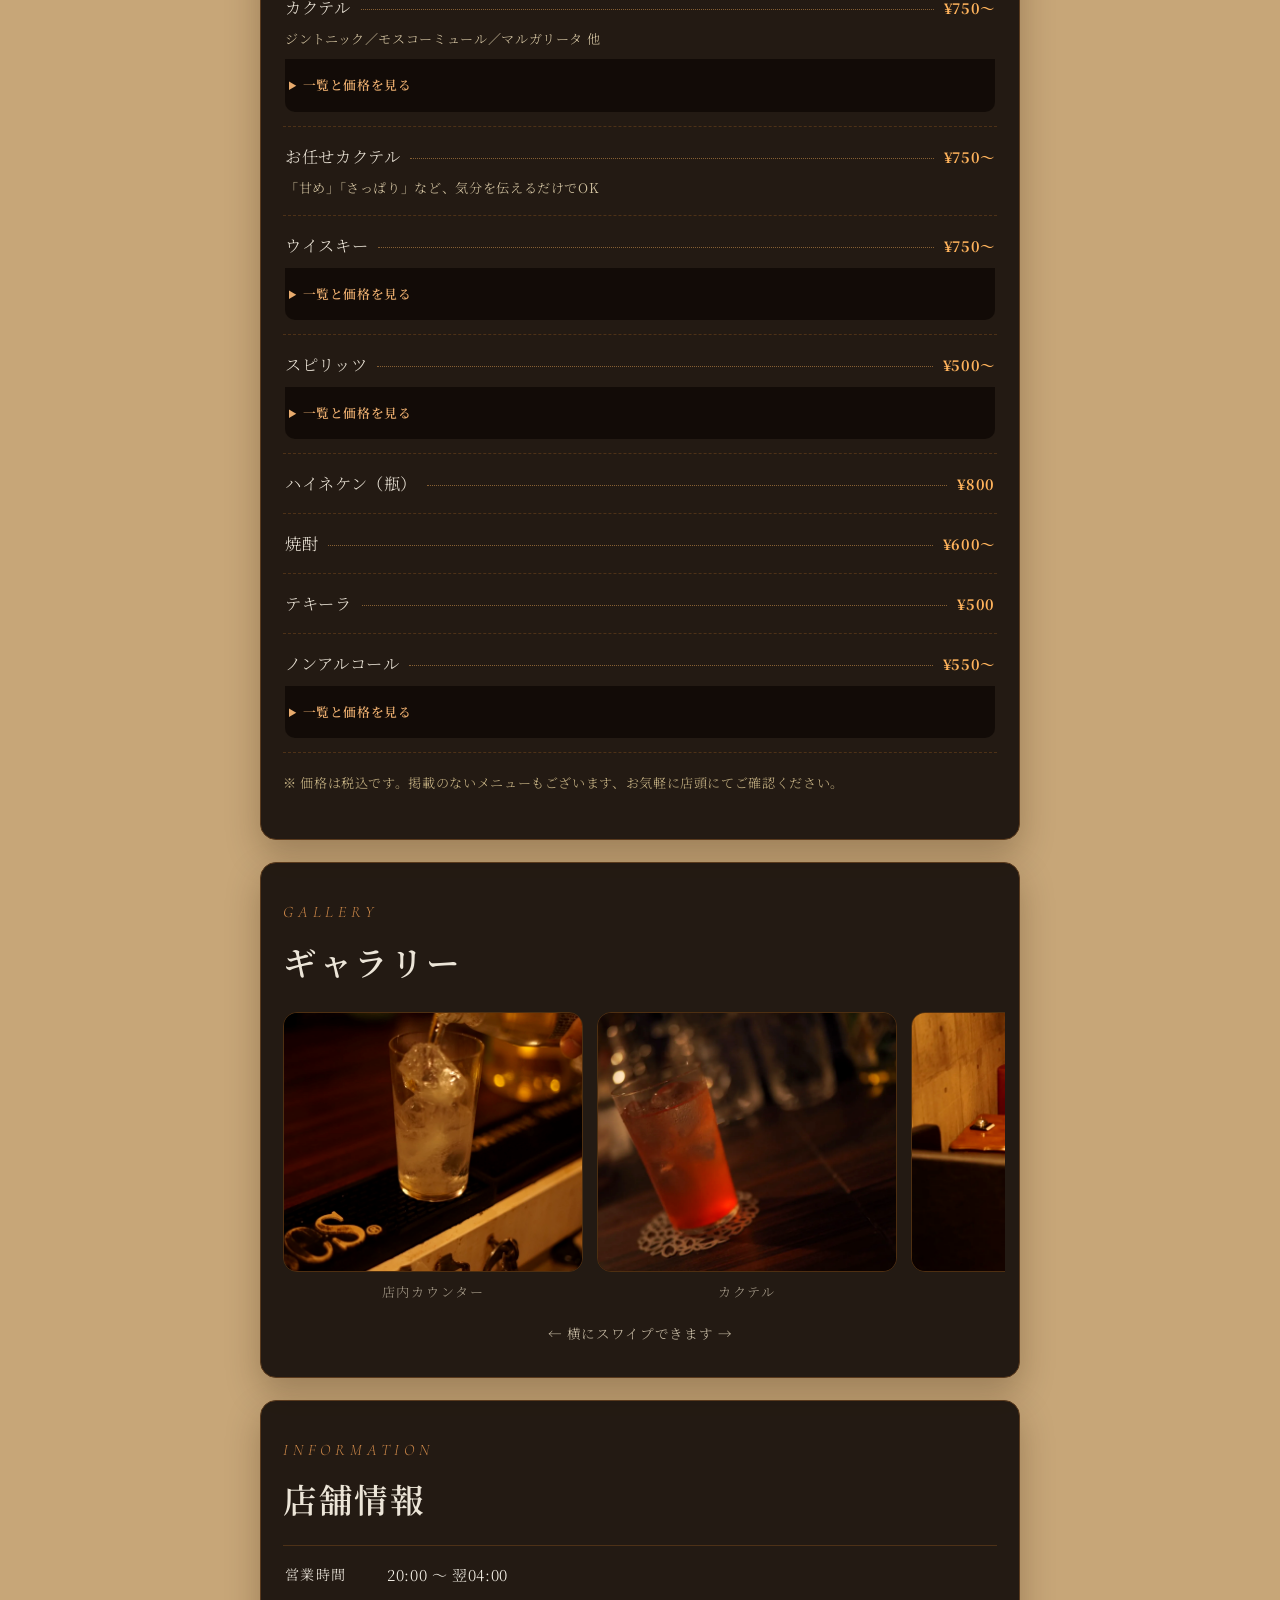
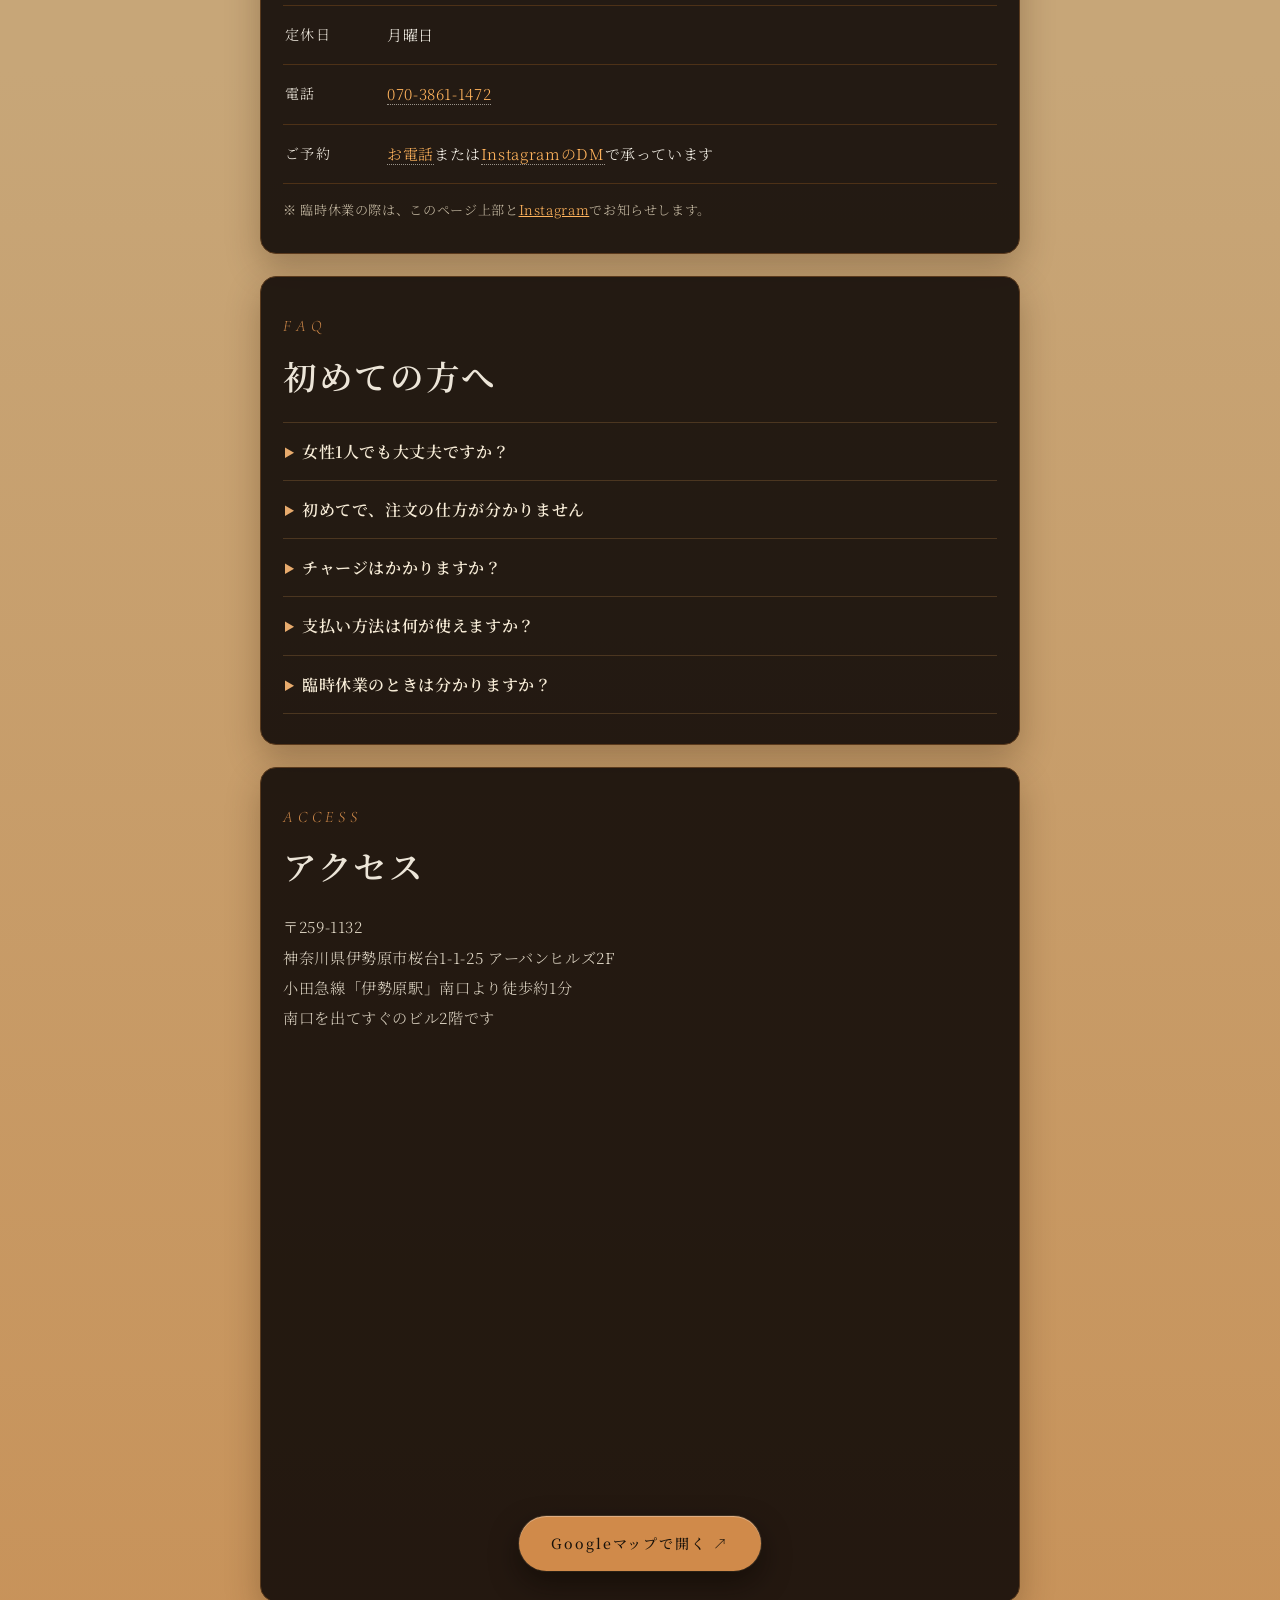
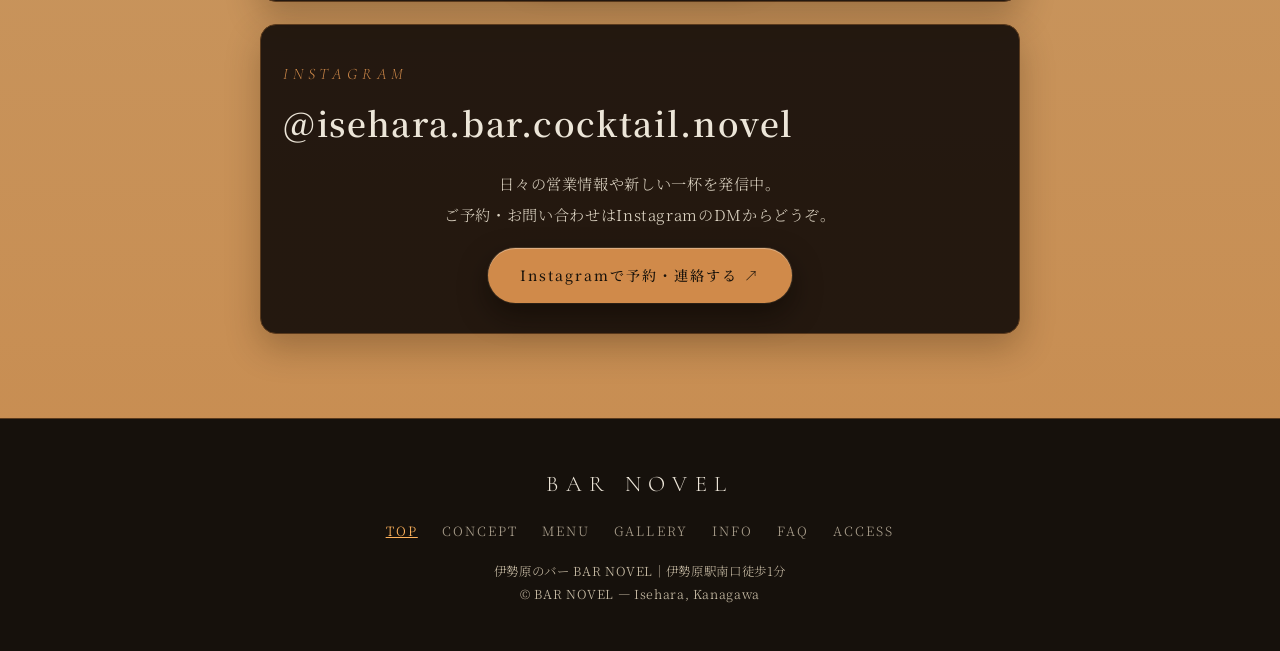
==== commit 7291245a: "台帳の低20件を本番へ反映（フッター現在地表示はPC幅のみ・下部バーの文字間隔と「電話で予約」表記・PC幅メニュー高さ・コメント整備）" ====
--- a/index.html
+++ b/index.html
@@ -5,19 +5,19 @@
   <meta name="viewport" content="width=device-width, initial-scale=1.0">
   <title>BAR NOVEL｜伊勢原のバー（伊勢原駅南口徒歩1分）</title>
   <meta name="description" content="伊勢原駅南口徒歩1分。女性一人でも気軽に立ち寄れる、会話とお酒を楽しむ居心地の良い空間。20:00〜翌4:00、月曜定休。">
-  <!-- アイコン: 写真（IMG_8615.png = カウンター写真の正方形切り取り 192x192） -->
+  <!-- アイコン: BAR NOVELロゴ（icon-novel.png = 1024x1024、検索結果・タブ・ホーム画面用） -->
   <link rel="ai-catalog" href="/.well-known/ai-catalog.json" type="application/ai-catalog+json">
   <link rel="ard" href="/.well-known/ard.json" type="application/json">
-  <link rel="icon" type="image/png" sizes="192x192" href="IMG_8615.png">
-  <link rel="icon" type="image/svg+xml" href="favicon.svg">
-  <link rel="apple-touch-icon" href="IMG_8615.png">
+  <link rel="icon" type="image/png" sizes="1024x1024" href="icon-novel.png">
+  <link rel="icon" type="image/svg+xml" href="icon-novel.svg">
+  <link rel="apple-touch-icon" href="icon-novel.png">
   <link rel="canonical" href="https://bar-novel.pages.dev/">
   <meta property="og:site_name" content="BAR NOVEL">
   <meta property="og:type" content="website">
   <meta property="og:url" content="https://bar-novel.pages.dev/">
   <meta property="og:title" content="BAR NOVEL｜伊勢原のバー（伊勢原駅南口徒歩1分）">
   <meta property="og:description" content="お一人様でも、ふらっとどうぞ。気分のままに、今日の一杯を。伊勢原駅南口徒歩1分、20:00〜翌4:00・月曜定休。">
-  <meta property="og:image" content="https://bar-novel.pages.dev/images/IMG_8626.jpeg">
+  <meta property="og:image" content="https://bar-novel.pages.dev/images/highball.jpg">
   <meta name="twitter:card" content="summary_large_image">
   <script type="application/ld+json">
   {
@@ -35,8 +35,8 @@
     "name": "BAR NOVEL",
     "url": "https://bar-novel.pages.dev/",
     "image": [
-      "https://bar-novel.pages.dev/images/IMG_8626.jpeg",
-      "https://bar-novel.pages.dev/images/IMG_8628.jpeg"
+      "https://bar-novel.pages.dev/images/highball.jpg",
+      "https://bar-novel.pages.dev/images/cocktail-red.jpg"
     ],
     "telephone": "070-3861-1472",
     "priceRange": "¥500〜¥1,200",
@@ -61,7 +61,7 @@
   <link rel="preconnect" href="https://fonts.googleapis.com">
   <link rel="preconnect" href="https://fonts.gstatic.com" crossorigin>
   <link href="https://fonts.googleapis.com/css2?family=Cormorant+Garamond:ital,wght@0,500;0,600;1,500&family=Noto+Serif+JP:wght@500;600&display=swap" rel="stylesheet">
-  <link rel="stylesheet" href="style.css?v=20261122idx11">
+  <link rel="stylesheet" href="style.css?v=20261126m1">
 </head>
 <body>
 
@@ -195,7 +195,7 @@
           <div class="menu-head"><span class="menu-name">本日のパスタ</span><span class="menu-dots"></span><span class="menu-price">¥1,000〜</span></div>
         </li>
       </ul>
-      <img class="menu-photo" src="images/IMG_8638.webp" alt="ソーセージ盛り合わせ" loading="lazy">
+      <img class="menu-photo" src="images/sausage.webp" alt="ソーセージ盛り合わせ" loading="lazy">
     </div>
 
     <p class="menu-note">※ 価格は税込です。掲載のないメニューもございます、お気軽に店頭にてご確認ください。</p>
@@ -207,35 +207,35 @@
     <h2 class="section-title">ギャラリー</h2>
     <div class="gallery-track" id="galleryTrack">
       <figure class="gallery-item">
-        <img src="images/IMG_8639.webp" alt="店内カウンター" loading="lazy">
+        <img src="images/counter.webp" alt="店内カウンター" loading="lazy">
         <figcaption>店内カウンター</figcaption>
       </figure>
       <figure class="gallery-item">
-        <img src="images/IMG_8641.webp" alt="カクテル" loading="lazy">
+        <img src="images/cocktail.webp" alt="カクテル" loading="lazy">
         <figcaption>カクテル</figcaption>
       </figure>
       <figure class="gallery-item">
-        <img src="images/IMG_8637.webp" alt="ソファー席" loading="lazy">
+        <img src="images/sofa.webp" alt="ソファー席" loading="lazy">
         <figcaption>ソファー席</figcaption>
       </figure>
       <figure class="gallery-item">
-        <img src="images/IMG_8636.webp" alt="テーブル席" loading="lazy">
+        <img src="images/table.webp" alt="テーブル席" loading="lazy">
         <figcaption>テーブル席</figcaption>
       </figure>
       <figure class="gallery-item">
-        <img src="images/IMG_8634.webp" alt="パスタ" loading="lazy">
+        <img src="images/pasta.webp" alt="パスタ" loading="lazy">
         <figcaption>パスタ</figcaption>
       </figure>
       <figure class="gallery-item">
-        <img src="images/IMG_8638.webp" alt="ソーセージ盛り合わせ" loading="lazy">
+        <img src="images/sausage.webp" alt="ソーセージ盛り合わせ" loading="lazy">
         <figcaption>ソーセージ盛り合わせ</figcaption>
       </figure>
       <figure class="gallery-item">
-        <img src="images/IMG_8642.webp" alt="おつまみ" loading="lazy">
+        <img src="images/snack.webp" alt="おつまみ" loading="lazy">
         <figcaption>おつまみ</figcaption>
       </figure>
       <figure class="gallery-item">
-        <img src="images/IMG_8640.webp" alt="小鉢" loading="lazy">
+        <img src="images/small-dish.webp" alt="小鉢" loading="lazy">
         <figcaption>小鉢</figcaption>
       </figure>
       <figure class="gallery-item">
@@ -353,7 +353,7 @@
     <a href="https://www.instagram.com/isehara.bar.cocktail.novel" target="_blank" rel="noopener">予約・Instagram</a>
   </nav>
 
-  <script src="script.js?v=20261122idx7"></script>
+  <script src="script.js?v=20261126m1"></script>
   <!-- Cloudflare Web Analytics --><script type="module" src="https://static.cloudflareinsights.com/beacon.min.js" data-cf-beacon='{"token": "d460ca30c93f48bea59892b03e4ffef6"}'></script><!-- End Cloudflare Web Analytics -->
 </body>
 </html>
--- a/style.css
+++ b/style.css
@@ -125,7 +125,7 @@
 .hero-photo {
   position: absolute;
   inset: 0;
-  background: url("images/IMG_8639.webp") center 30% / cover no-repeat;
+  background: url("images/counter.webp") center 30% / cover no-repeat;
 }
 
 .hero-shade {
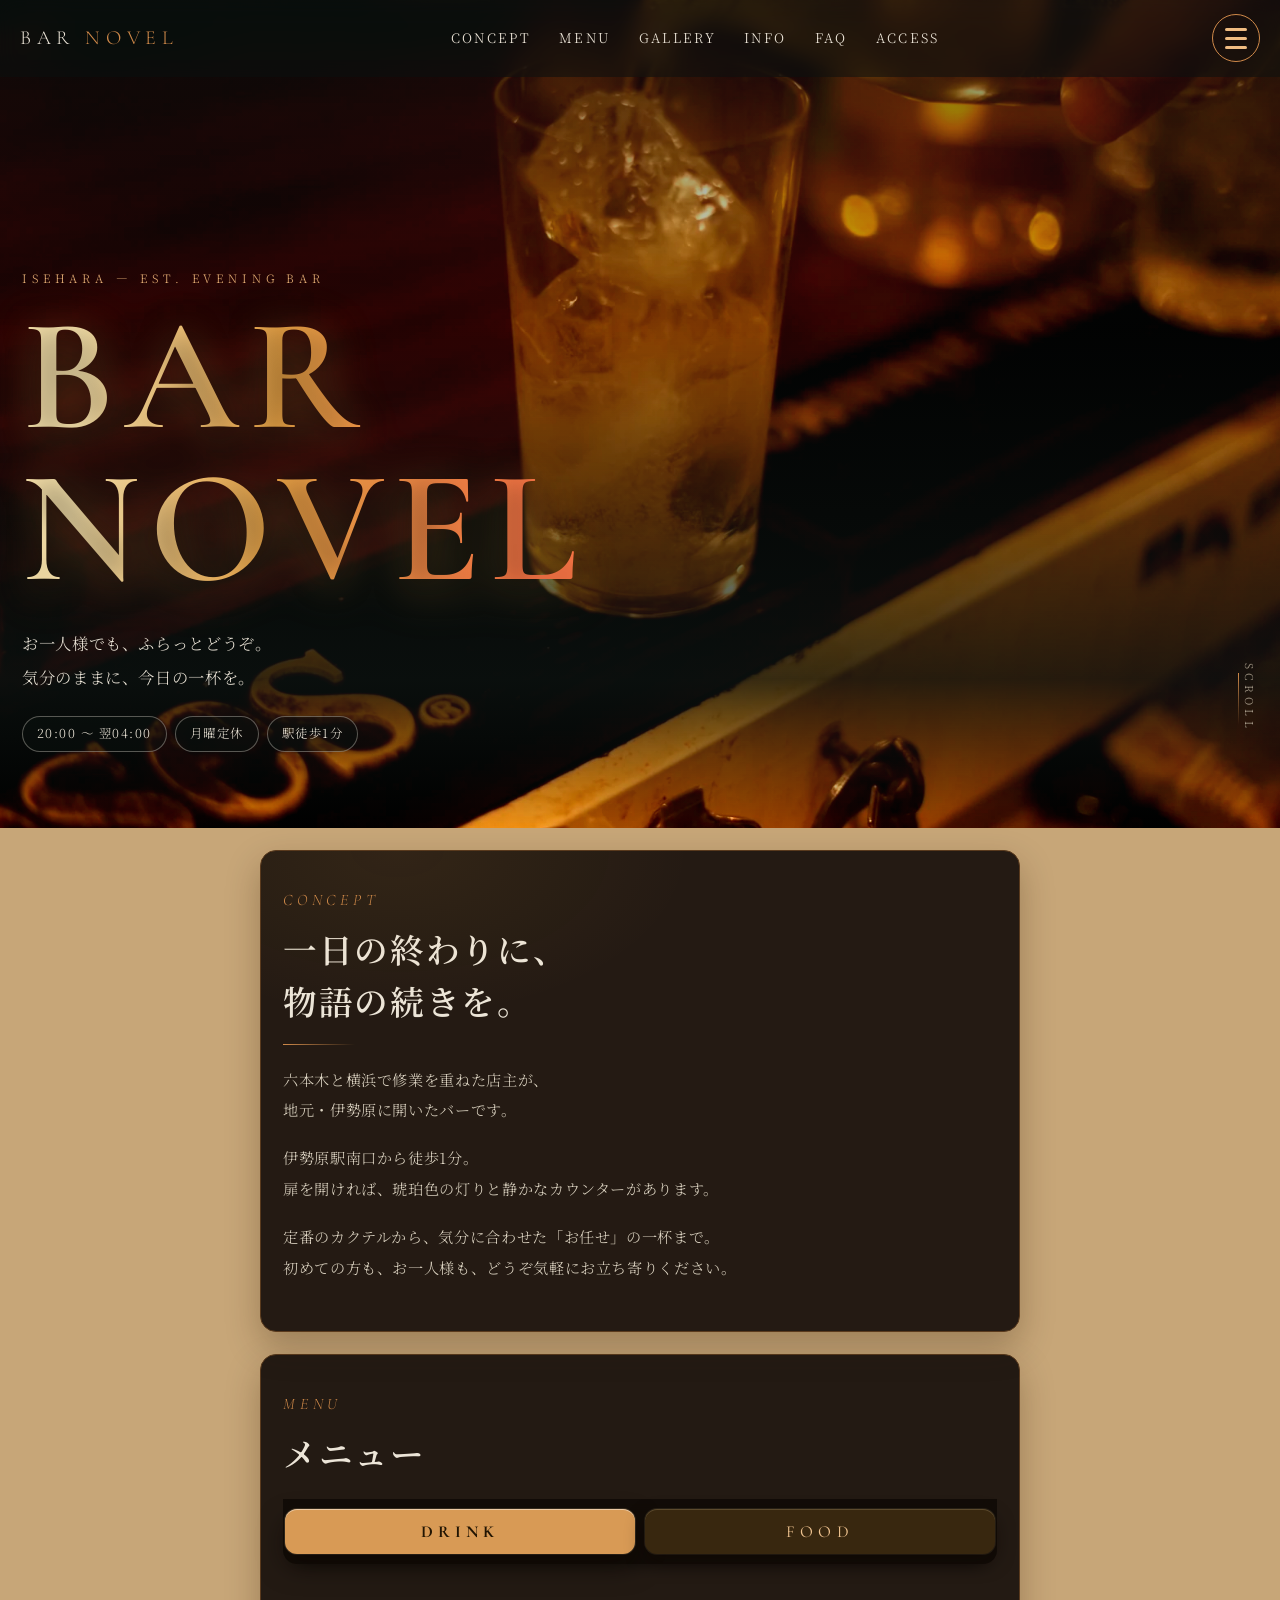
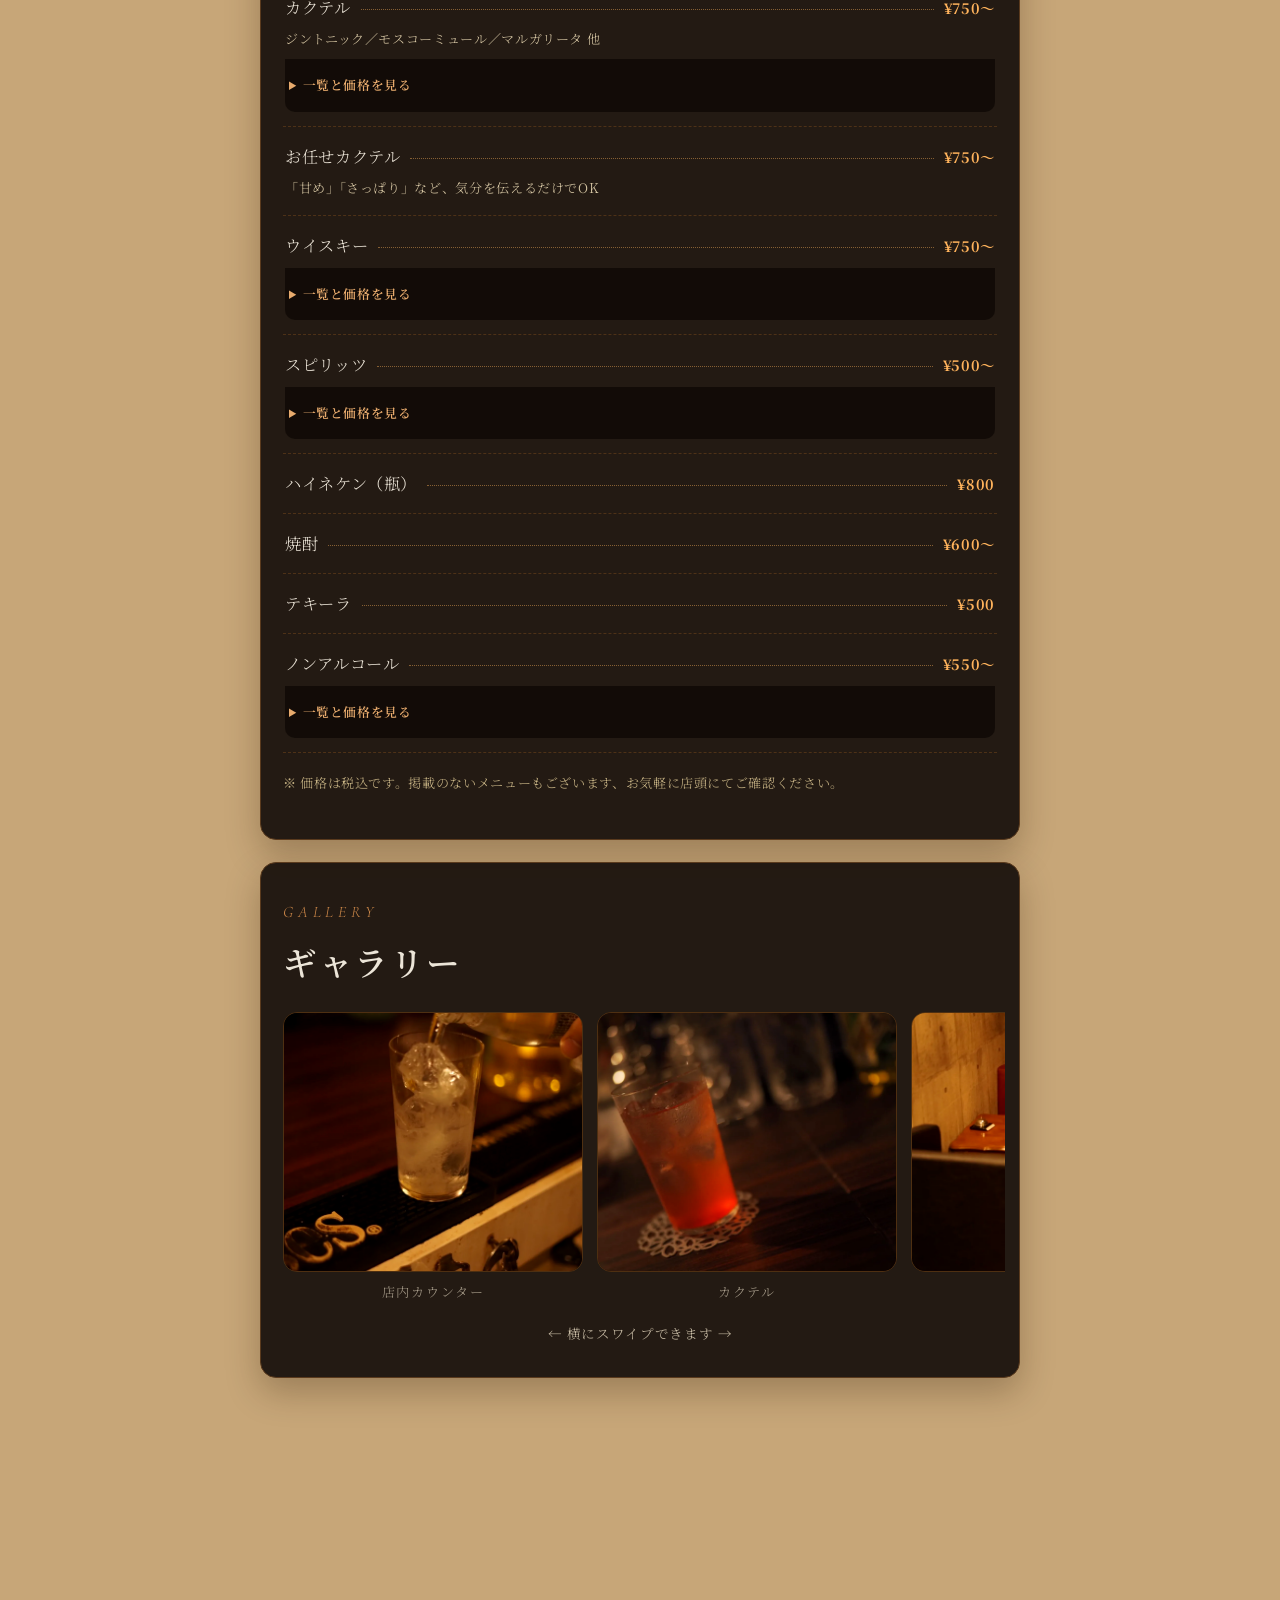
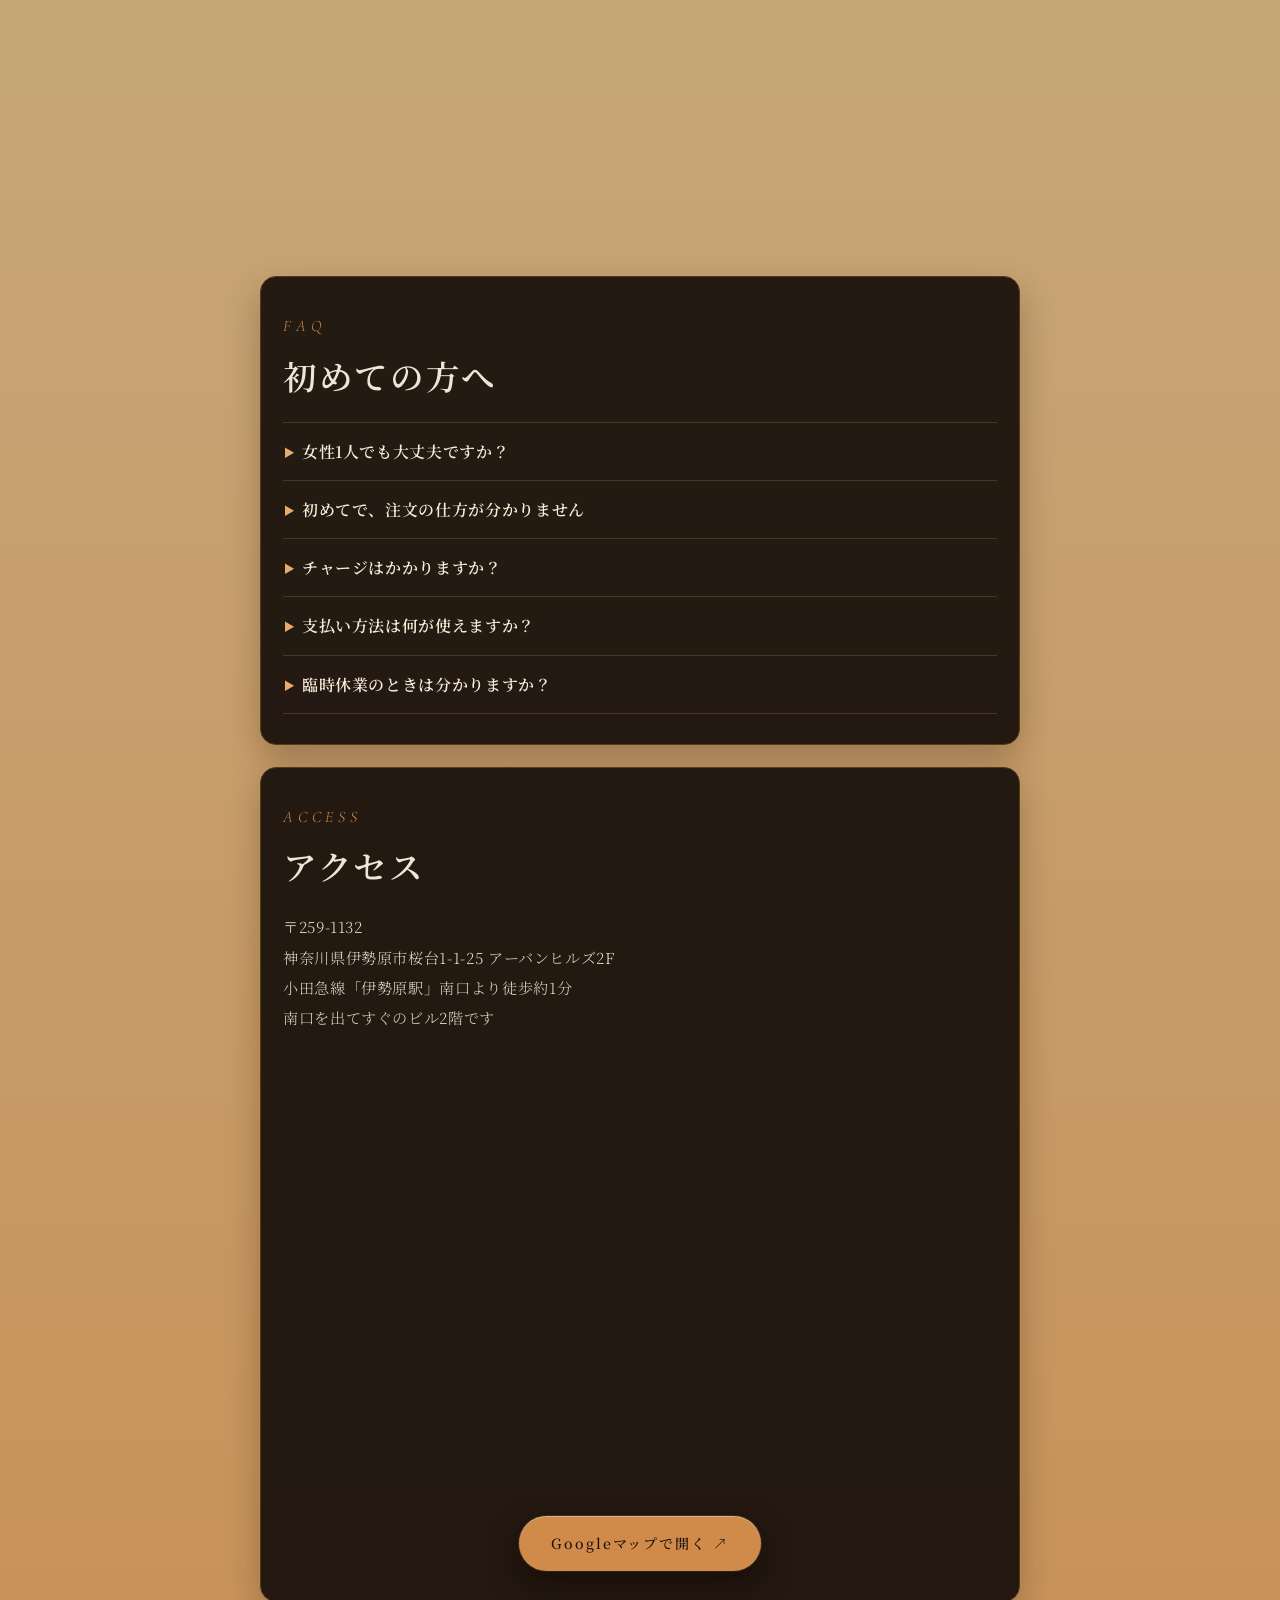
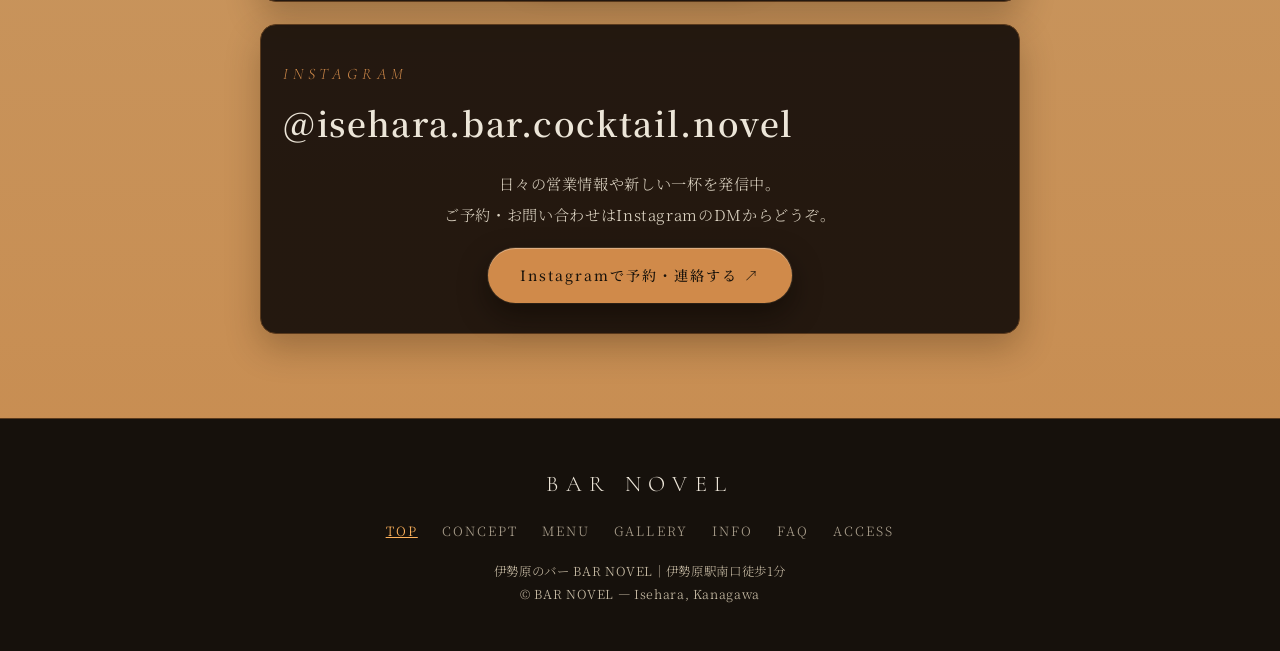
==== commit bf0c0035: "h1の BAR と NOVEL の間に空白を入れ、機械読みで BAR NOVEL になるようにする（見た目は不変、サイト名対策の後押し）" ====
--- a/index.html
+++ b/index.html
@@ -5,19 +5,19 @@
   <meta name="viewport" content="width=device-width, initial-scale=1.0">
   <title>BAR NOVEL｜伊勢原のバー（伊勢原駅南口徒歩1分）</title>
   <meta name="description" content="伊勢原駅南口徒歩1分。女性一人でも気軽に立ち寄れる、会話とお酒を楽しむ居心地の良い空間。20:00〜翌4:00、月曜定休。">
-  <!-- アイコン: BAR NOVELロゴ（icon-novel.png = 1024x1024、検索結果・タブ・ホーム画面用） -->
+  <!-- アイコン: 写真（IMG_8615.png = カウンター写真の正方形切り取り 192x192） -->
   <link rel="ai-catalog" href="/.well-known/ai-catalog.json" type="application/ai-catalog+json">
   <link rel="ard" href="/.well-known/ard.json" type="application/json">
-  <link rel="icon" type="image/png" sizes="1024x1024" href="icon-novel.png">
-  <link rel="icon" type="image/svg+xml" href="icon-novel.svg">
-  <link rel="apple-touch-icon" href="icon-novel.png">
+  <link rel="icon" type="image/png" sizes="192x192" href="IMG_8615.png">
+  <link rel="icon" type="image/svg+xml" href="favicon.svg">
+  <link rel="apple-touch-icon" href="IMG_8615.png">
   <link rel="canonical" href="https://bar-novel.pages.dev/">
   <meta property="og:site_name" content="BAR NOVEL">
   <meta property="og:type" content="website">
   <meta property="og:url" content="https://bar-novel.pages.dev/">
   <meta property="og:title" content="BAR NOVEL｜伊勢原のバー（伊勢原駅南口徒歩1分）">
   <meta property="og:description" content="お一人様でも、ふらっとどうぞ。気分のままに、今日の一杯を。伊勢原駅南口徒歩1分、20:00〜翌4:00・月曜定休。">
-  <meta property="og:image" content="https://bar-novel.pages.dev/images/highball.jpg">
+  <meta property="og:image" content="https://bar-novel.pages.dev/images/IMG_8626.jpeg">
   <meta name="twitter:card" content="summary_large_image">
   <script type="application/ld+json">
   {
@@ -35,8 +35,8 @@
     "name": "BAR NOVEL",
     "url": "https://bar-novel.pages.dev/",
     "image": [
-      "https://bar-novel.pages.dev/images/highball.jpg",
-      "https://bar-novel.pages.dev/images/cocktail-red.jpg"
+      "https://bar-novel.pages.dev/images/IMG_8626.jpeg",
+      "https://bar-novel.pages.dev/images/IMG_8628.jpeg"
     ],
     "telephone": "070-3861-1472",
     "priceRange": "¥500〜¥1,200",
@@ -61,7 +61,7 @@
   <link rel="preconnect" href="https://fonts.googleapis.com">
   <link rel="preconnect" href="https://fonts.gstatic.com" crossorigin>
   <link href="https://fonts.googleapis.com/css2?family=Cormorant+Garamond:ital,wght@0,500;0,600;1,500&family=Noto+Serif+JP:wght@500;600&display=swap" rel="stylesheet">
-  <link rel="stylesheet" href="style.css?v=20261126m1">
+  <link rel="stylesheet" href="style.css?v=20261122idx11">
 </head>
 <body>
 
@@ -100,7 +100,7 @@
     <div class="hero-shade"></div>
     <div class="hero-inner">
       <p class="hero-eyebrow">ISEHARA — EST. EVENING BAR</p>
-      <h1 class="hero-title">BAR<br>NOVEL</h1>
+      <h1 class="hero-title">BAR <br>NOVEL</h1>
       <p class="hero-copy">お一人様でも、ふらっとどうぞ。<br>気分のままに、今日の一杯を。</p>
       <ul class="hero-badges">
         <li>20:00 〜 翌04:00</li>
@@ -195,7 +195,7 @@
           <div class="menu-head"><span class="menu-name">本日のパスタ</span><span class="menu-dots"></span><span class="menu-price">¥1,000〜</span></div>
         </li>
       </ul>
-      <img class="menu-photo" src="images/sausage.webp" alt="ソーセージ盛り合わせ" loading="lazy">
+      <img class="menu-photo" src="images/IMG_8638.webp" alt="ソーセージ盛り合わせ" loading="lazy">
     </div>
 
     <p class="menu-note">※ 価格は税込です。掲載のないメニューもございます、お気軽に店頭にてご確認ください。</p>
@@ -207,35 +207,35 @@
     <h2 class="section-title">ギャラリー</h2>
     <div class="gallery-track" id="galleryTrack">
       <figure class="gallery-item">
-        <img src="images/counter.webp" alt="店内カウンター" loading="lazy">
+        <img src="images/IMG_8639.webp" alt="店内カウンター" loading="lazy">
         <figcaption>店内カウンター</figcaption>
       </figure>
       <figure class="gallery-item">
-        <img src="images/cocktail.webp" alt="カクテル" loading="lazy">
+        <img src="images/IMG_8641.webp" alt="カクテル" loading="lazy">
         <figcaption>カクテル</figcaption>
       </figure>
       <figure class="gallery-item">
-        <img src="images/sofa.webp" alt="ソファー席" loading="lazy">
+        <img src="images/IMG_8637.webp" alt="ソファー席" loading="lazy">
         <figcaption>ソファー席</figcaption>
       </figure>
       <figure class="gallery-item">
-        <img src="images/table.webp" alt="テーブル席" loading="lazy">
+        <img src="images/IMG_8636.webp" alt="テーブル席" loading="lazy">
         <figcaption>テーブル席</figcaption>
       </figure>
       <figure class="gallery-item">
-        <img src="images/pasta.webp" alt="パスタ" loading="lazy">
+        <img src="images/IMG_8634.webp" alt="パスタ" loading="lazy">
         <figcaption>パスタ</figcaption>
       </figure>
       <figure class="gallery-item">
-        <img src="images/sausage.webp" alt="ソーセージ盛り合わせ" loading="lazy">
+        <img src="images/IMG_8638.webp" alt="ソーセージ盛り合わせ" loading="lazy">
         <figcaption>ソーセージ盛り合わせ</figcaption>
       </figure>
       <figure class="gallery-item">
-        <img src="images/snack.webp" alt="おつまみ" loading="lazy">
+        <img src="images/IMG_8642.webp" alt="おつまみ" loading="lazy">
         <figcaption>おつまみ</figcaption>
       </figure>
       <figure class="gallery-item">
-        <img src="images/small-dish.webp" alt="小鉢" loading="lazy">
+        <img src="images/IMG_8640.webp" alt="小鉢" loading="lazy">
         <figcaption>小鉢</figcaption>
       </figure>
       <figure class="gallery-item">
@@ -353,7 +353,7 @@
     <a href="https://www.instagram.com/isehara.bar.cocktail.novel" target="_blank" rel="noopener">予約・Instagram</a>
   </nav>
 
-  <script src="script.js?v=20261126m1"></script>
+  <script src="script.js?v=20261122idx7"></script>
   <!-- Cloudflare Web Analytics --><script type="module" src="https://static.cloudflareinsights.com/beacon.min.js" data-cf-beacon='{"token": "d460ca30c93f48bea59892b03e4ffef6"}'></script><!-- End Cloudflare Web Analytics -->
 </body>
 </html>
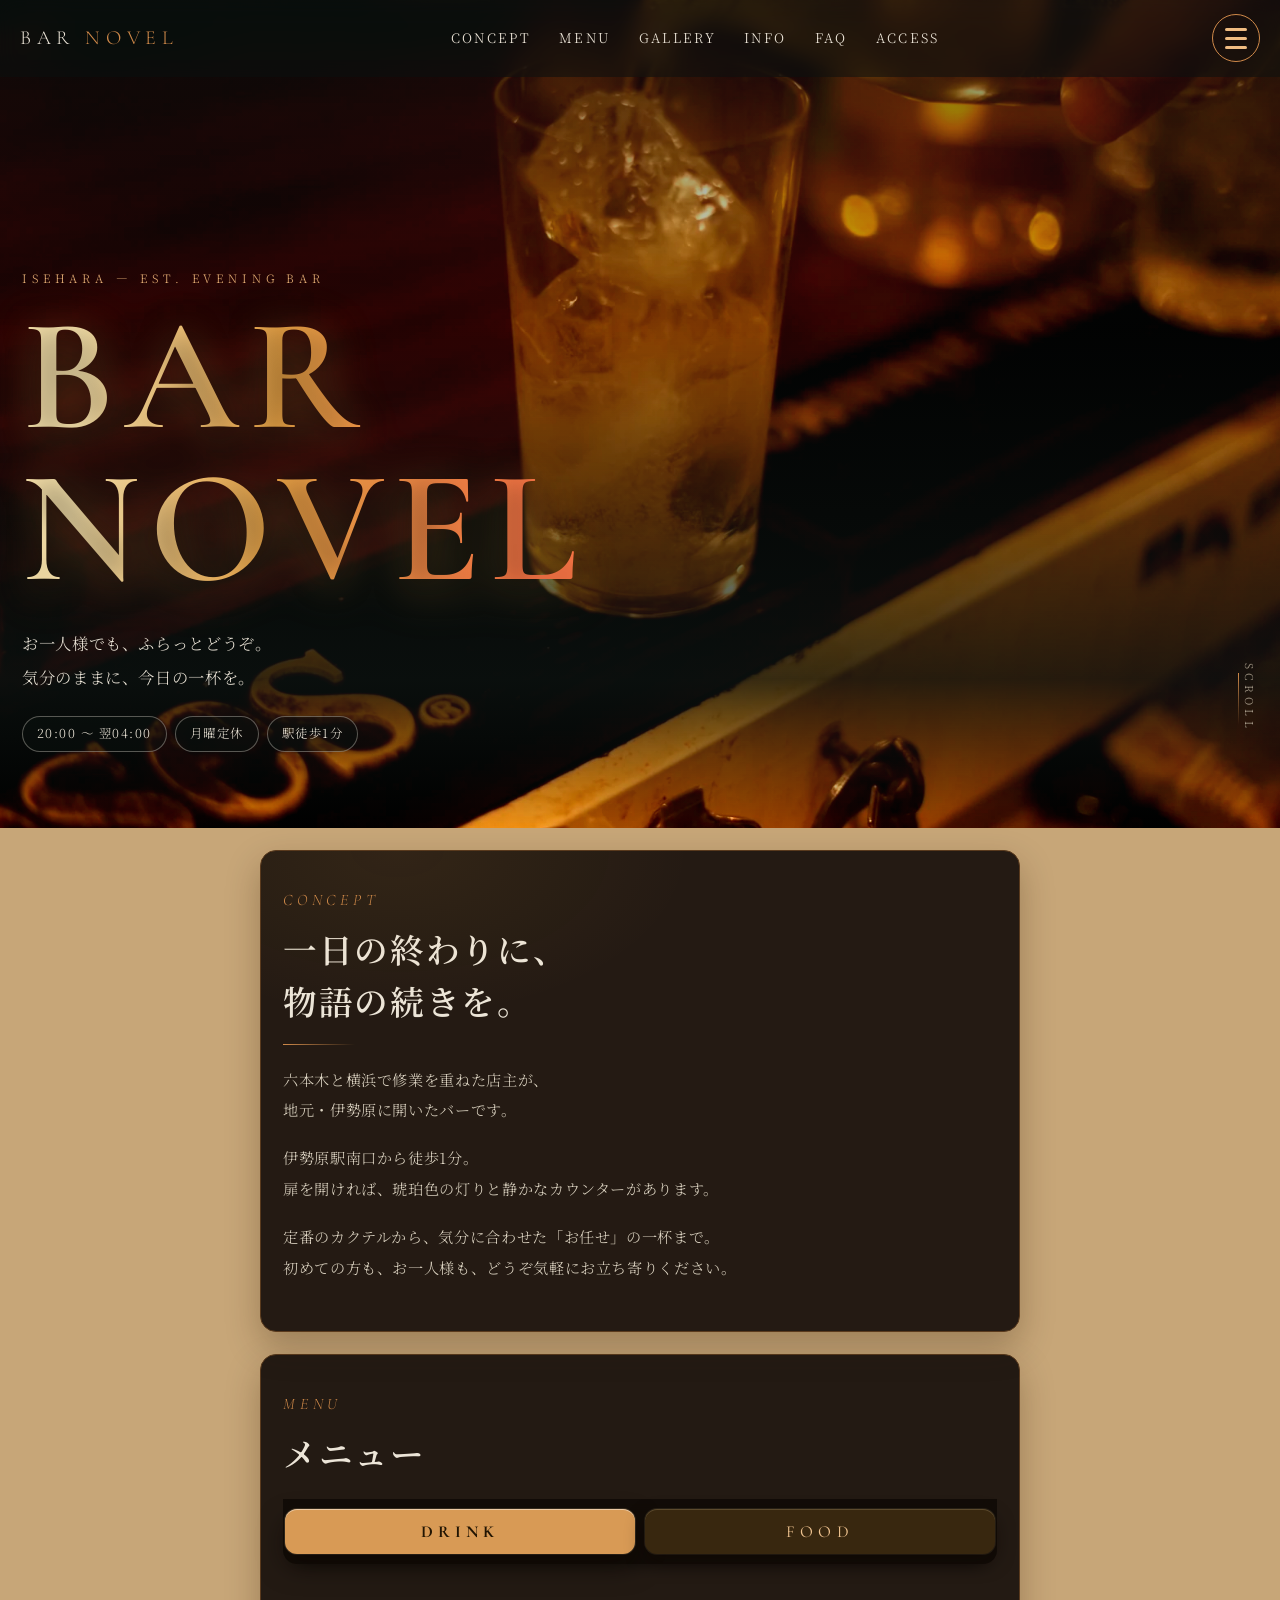
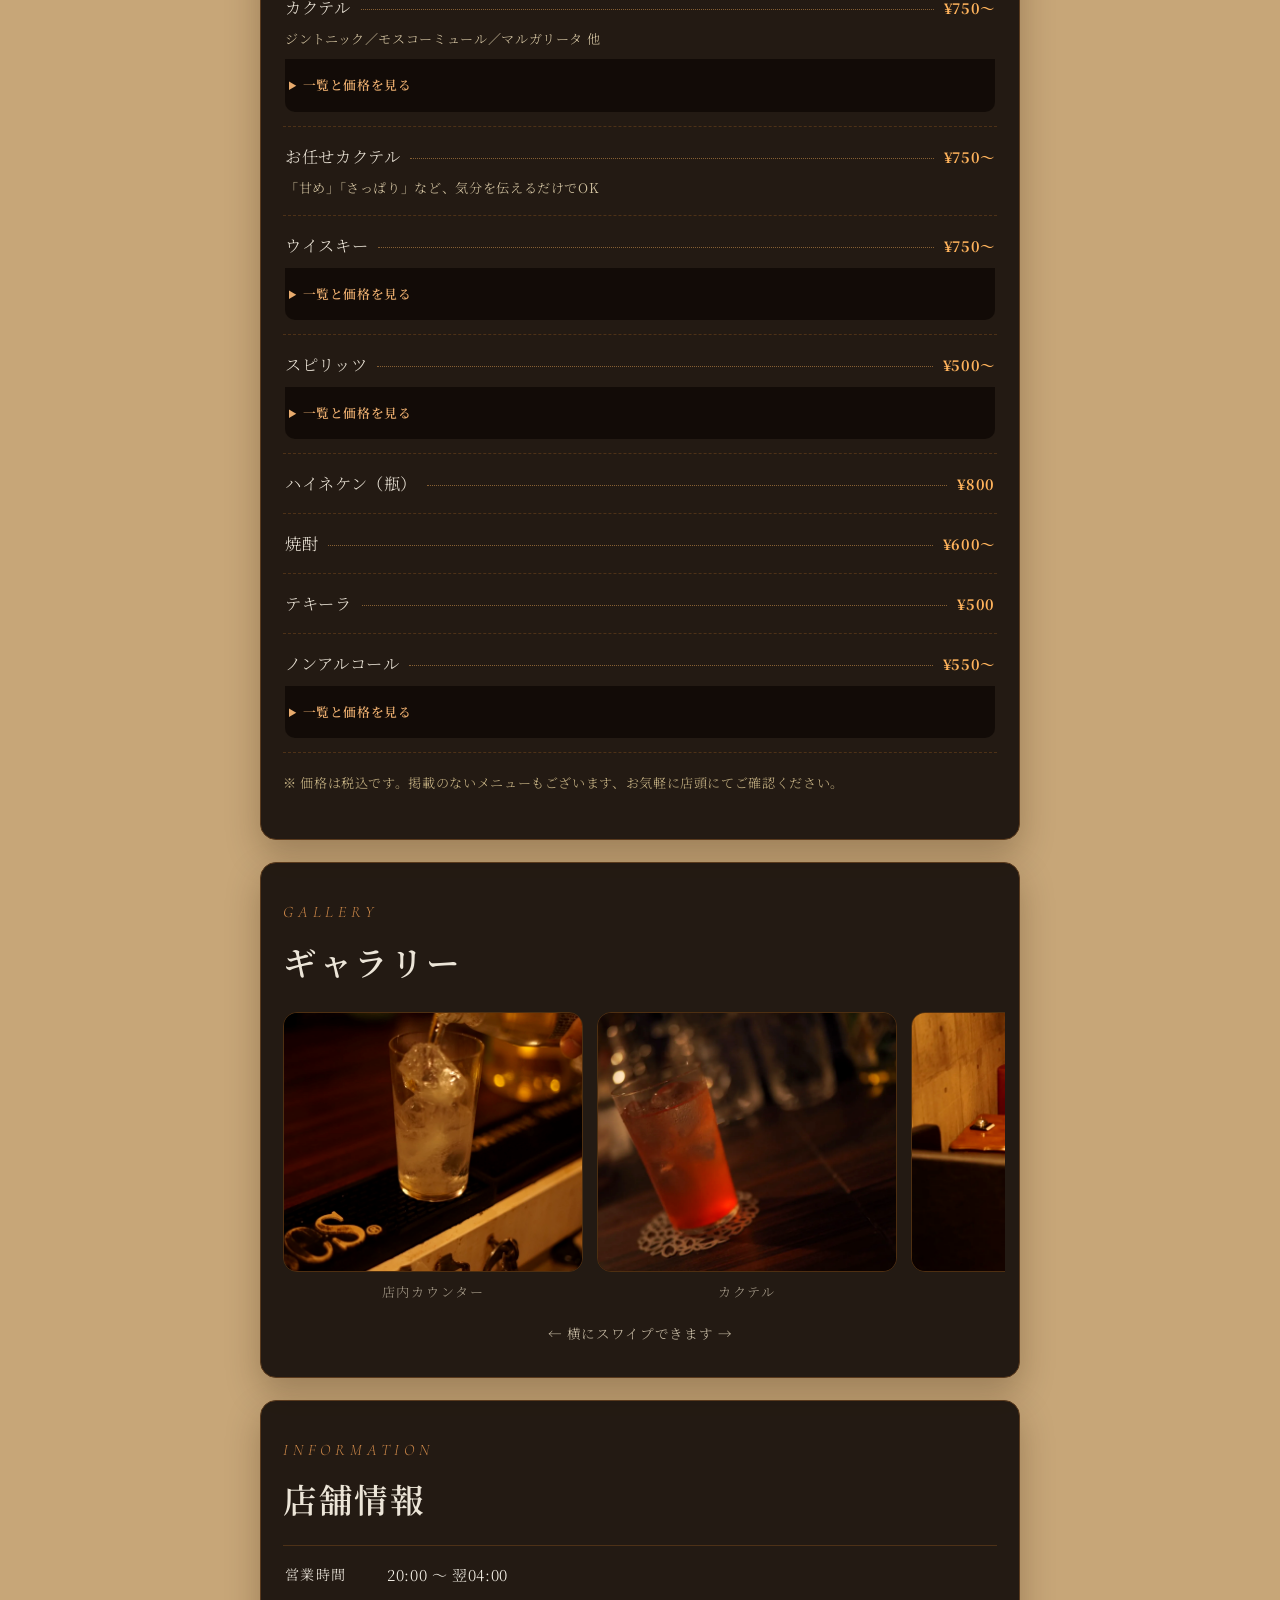
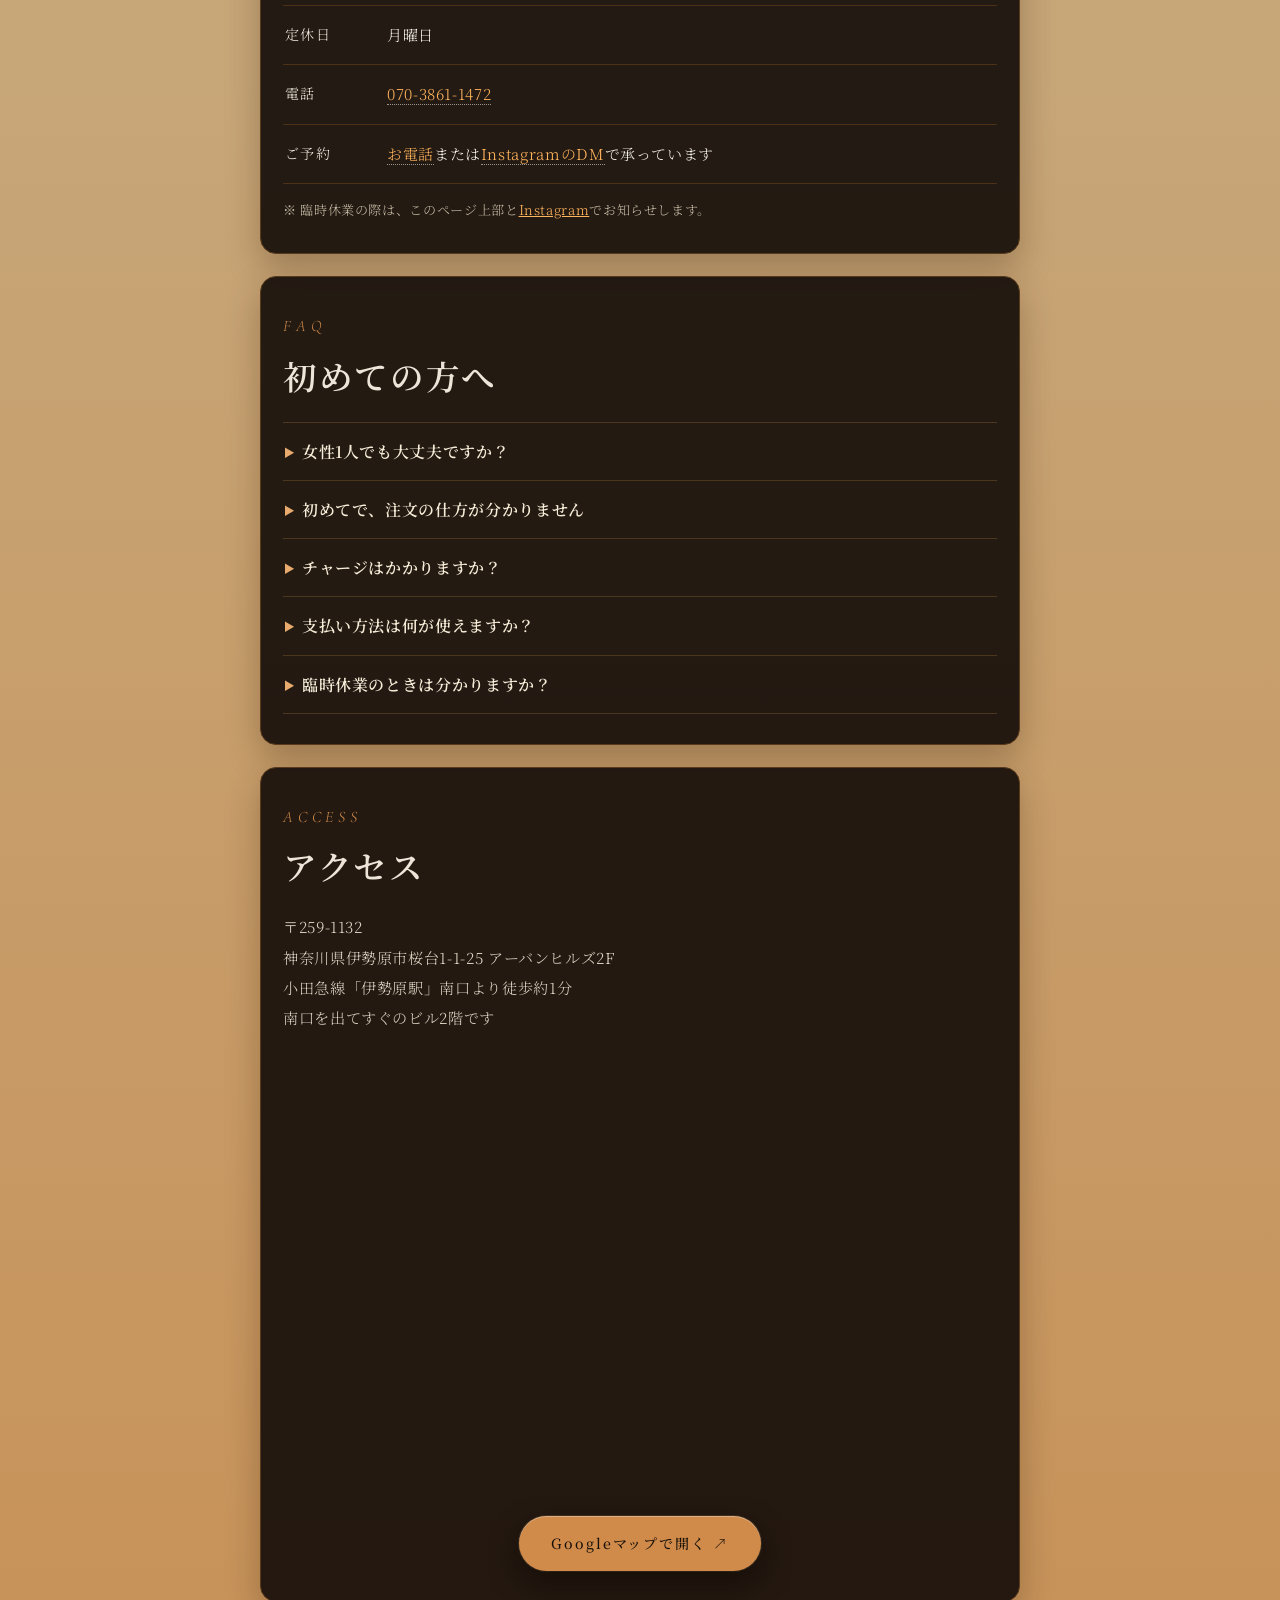
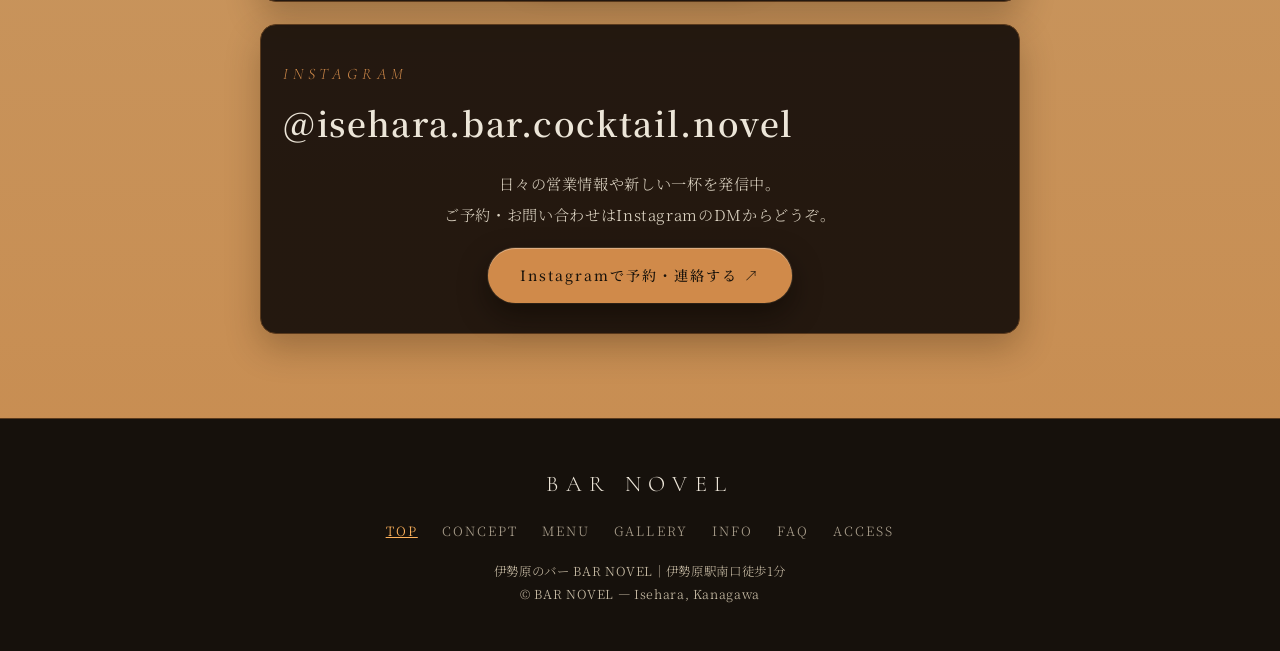
==== commit 9188ca38: "h1の BAR と NOVEL の間に空白（機械読みで BAR NOVEL に、見た目は不変）" ====
--- a/index.html
+++ b/index.html
@@ -5,19 +5,19 @@
   <meta name="viewport" content="width=device-width, initial-scale=1.0">
   <title>BAR NOVEL｜伊勢原のバー（伊勢原駅南口徒歩1分）</title>
   <meta name="description" content="伊勢原駅南口徒歩1分。女性一人でも気軽に立ち寄れる、会話とお酒を楽しむ居心地の良い空間。20:00〜翌4:00、月曜定休。">
-  <!-- アイコン: 写真（IMG_8615.png = カウンター写真の正方形切り取り 192x192） -->
+  <!-- アイコン: BAR NOVELロゴ（icon-novel.png = 1024x1024、検索結果・タブ・ホーム画面用） -->
   <link rel="ai-catalog" href="/.well-known/ai-catalog.json" type="application/ai-catalog+json">
   <link rel="ard" href="/.well-known/ard.json" type="application/json">
-  <link rel="icon" type="image/png" sizes="192x192" href="IMG_8615.png">
-  <link rel="icon" type="image/svg+xml" href="favicon.svg">
-  <link rel="apple-touch-icon" href="IMG_8615.png">
+  <link rel="icon" type="image/png" sizes="1024x1024" href="icon-novel.png">
+  <link rel="icon" type="image/svg+xml" href="icon-novel.svg">
+  <link rel="apple-touch-icon" href="icon-novel.png">
   <link rel="canonical" href="https://bar-novel.pages.dev/">
   <meta property="og:site_name" content="BAR NOVEL">
   <meta property="og:type" content="website">
   <meta property="og:url" content="https://bar-novel.pages.dev/">
   <meta property="og:title" content="BAR NOVEL｜伊勢原のバー（伊勢原駅南口徒歩1分）">
   <meta property="og:description" content="お一人様でも、ふらっとどうぞ。気分のままに、今日の一杯を。伊勢原駅南口徒歩1分、20:00〜翌4:00・月曜定休。">
-  <meta property="og:image" content="https://bar-novel.pages.dev/images/IMG_8626.jpeg">
+  <meta property="og:image" content="https://bar-novel.pages.dev/images/highball.jpg">
   <meta name="twitter:card" content="summary_large_image">
   <script type="application/ld+json">
   {
@@ -35,8 +35,8 @@
     "name": "BAR NOVEL",
     "url": "https://bar-novel.pages.dev/",
     "image": [
-      "https://bar-novel.pages.dev/images/IMG_8626.jpeg",
-      "https://bar-novel.pages.dev/images/IMG_8628.jpeg"
+      "https://bar-novel.pages.dev/images/highball.jpg",
+      "https://bar-novel.pages.dev/images/cocktail-red.jpg"
     ],
     "telephone": "070-3861-1472",
     "priceRange": "¥500〜¥1,200",
@@ -61,7 +61,7 @@
   <link rel="preconnect" href="https://fonts.googleapis.com">
   <link rel="preconnect" href="https://fonts.gstatic.com" crossorigin>
   <link href="https://fonts.googleapis.com/css2?family=Cormorant+Garamond:ital,wght@0,500;0,600;1,500&family=Noto+Serif+JP:wght@500;600&display=swap" rel="stylesheet">
-  <link rel="stylesheet" href="style.css?v=20261122idx11">
+  <link rel="stylesheet" href="style.css?v=20261126m1">
 </head>
 <body>
 
@@ -195,7 +195,7 @@
           <div class="menu-head"><span class="menu-name">本日のパスタ</span><span class="menu-dots"></span><span class="menu-price">¥1,000〜</span></div>
         </li>
       </ul>
-      <img class="menu-photo" src="images/IMG_8638.webp" alt="ソーセージ盛り合わせ" loading="lazy">
+      <img class="menu-photo" src="images/sausage.webp" alt="ソーセージ盛り合わせ" loading="lazy">
     </div>
 
     <p class="menu-note">※ 価格は税込です。掲載のないメニューもございます、お気軽に店頭にてご確認ください。</p>
@@ -207,35 +207,35 @@
     <h2 class="section-title">ギャラリー</h2>
     <div class="gallery-track" id="galleryTrack">
       <figure class="gallery-item">
-        <img src="images/IMG_8639.webp" alt="店内カウンター" loading="lazy">
+        <img src="images/counter.webp" alt="店内カウンター" loading="lazy">
         <figcaption>店内カウンター</figcaption>
       </figure>
       <figure class="gallery-item">
-        <img src="images/IMG_8641.webp" alt="カクテル" loading="lazy">
+        <img src="images/cocktail.webp" alt="カクテル" loading="lazy">
         <figcaption>カクテル</figcaption>
       </figure>
       <figure class="gallery-item">
-        <img src="images/IMG_8637.webp" alt="ソファー席" loading="lazy">
+        <img src="images/sofa.webp" alt="ソファー席" loading="lazy">
         <figcaption>ソファー席</figcaption>
       </figure>
       <figure class="gallery-item">
-        <img src="images/IMG_8636.webp" alt="テーブル席" loading="lazy">
+        <img src="images/table.webp" alt="テーブル席" loading="lazy">
         <figcaption>テーブル席</figcaption>
       </figure>
       <figure class="gallery-item">
-        <img src="images/IMG_8634.webp" alt="パスタ" loading="lazy">
+        <img src="images/pasta.webp" alt="パスタ" loading="lazy">
         <figcaption>パスタ</figcaption>
       </figure>
       <figure class="gallery-item">
-        <img src="images/IMG_8638.webp" alt="ソーセージ盛り合わせ" loading="lazy">
+        <img src="images/sausage.webp" alt="ソーセージ盛り合わせ" loading="lazy">
         <figcaption>ソーセージ盛り合わせ</figcaption>
       </figure>
       <figure class="gallery-item">
-        <img src="images/IMG_8642.webp" alt="おつまみ" loading="lazy">
+        <img src="images/snack.webp" alt="おつまみ" loading="lazy">
         <figcaption>おつまみ</figcaption>
       </figure>
       <figure class="gallery-item">
-        <img src="images/IMG_8640.webp" alt="小鉢" loading="lazy">
+        <img src="images/small-dish.webp" alt="小鉢" loading="lazy">
         <figcaption>小鉢</figcaption>
       </figure>
       <figure class="gallery-item">
@@ -353,7 +353,7 @@
     <a href="https://www.instagram.com/isehara.bar.cocktail.novel" target="_blank" rel="noopener">予約・Instagram</a>
   </nav>
 
-  <script src="script.js?v=20261122idx7"></script>
+  <script src="script.js?v=20261126m1"></script>
   <!-- Cloudflare Web Analytics --><script type="module" src="https://static.cloudflareinsights.com/beacon.min.js" data-cf-beacon='{"token": "d460ca30c93f48bea59892b03e4ffef6"}'></script><!-- End Cloudflare Web Analytics -->
 </body>
 </html>
